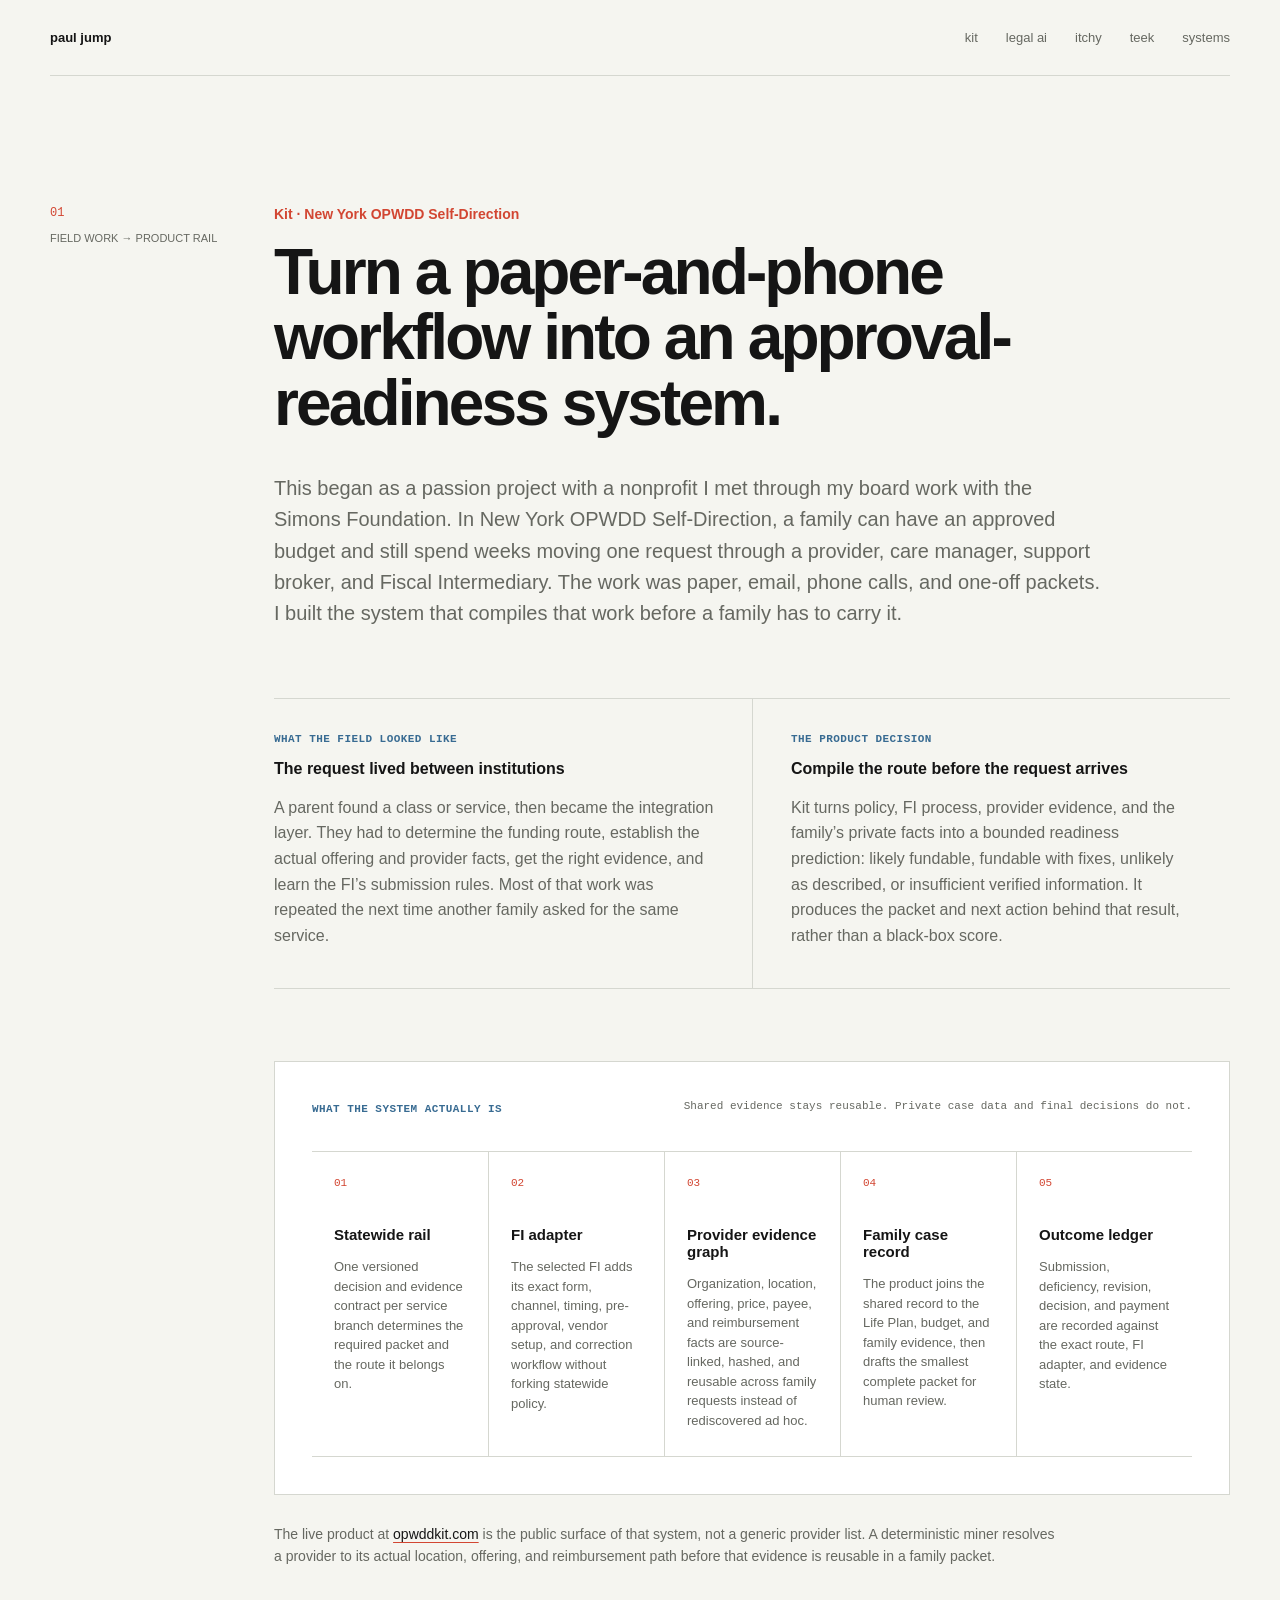
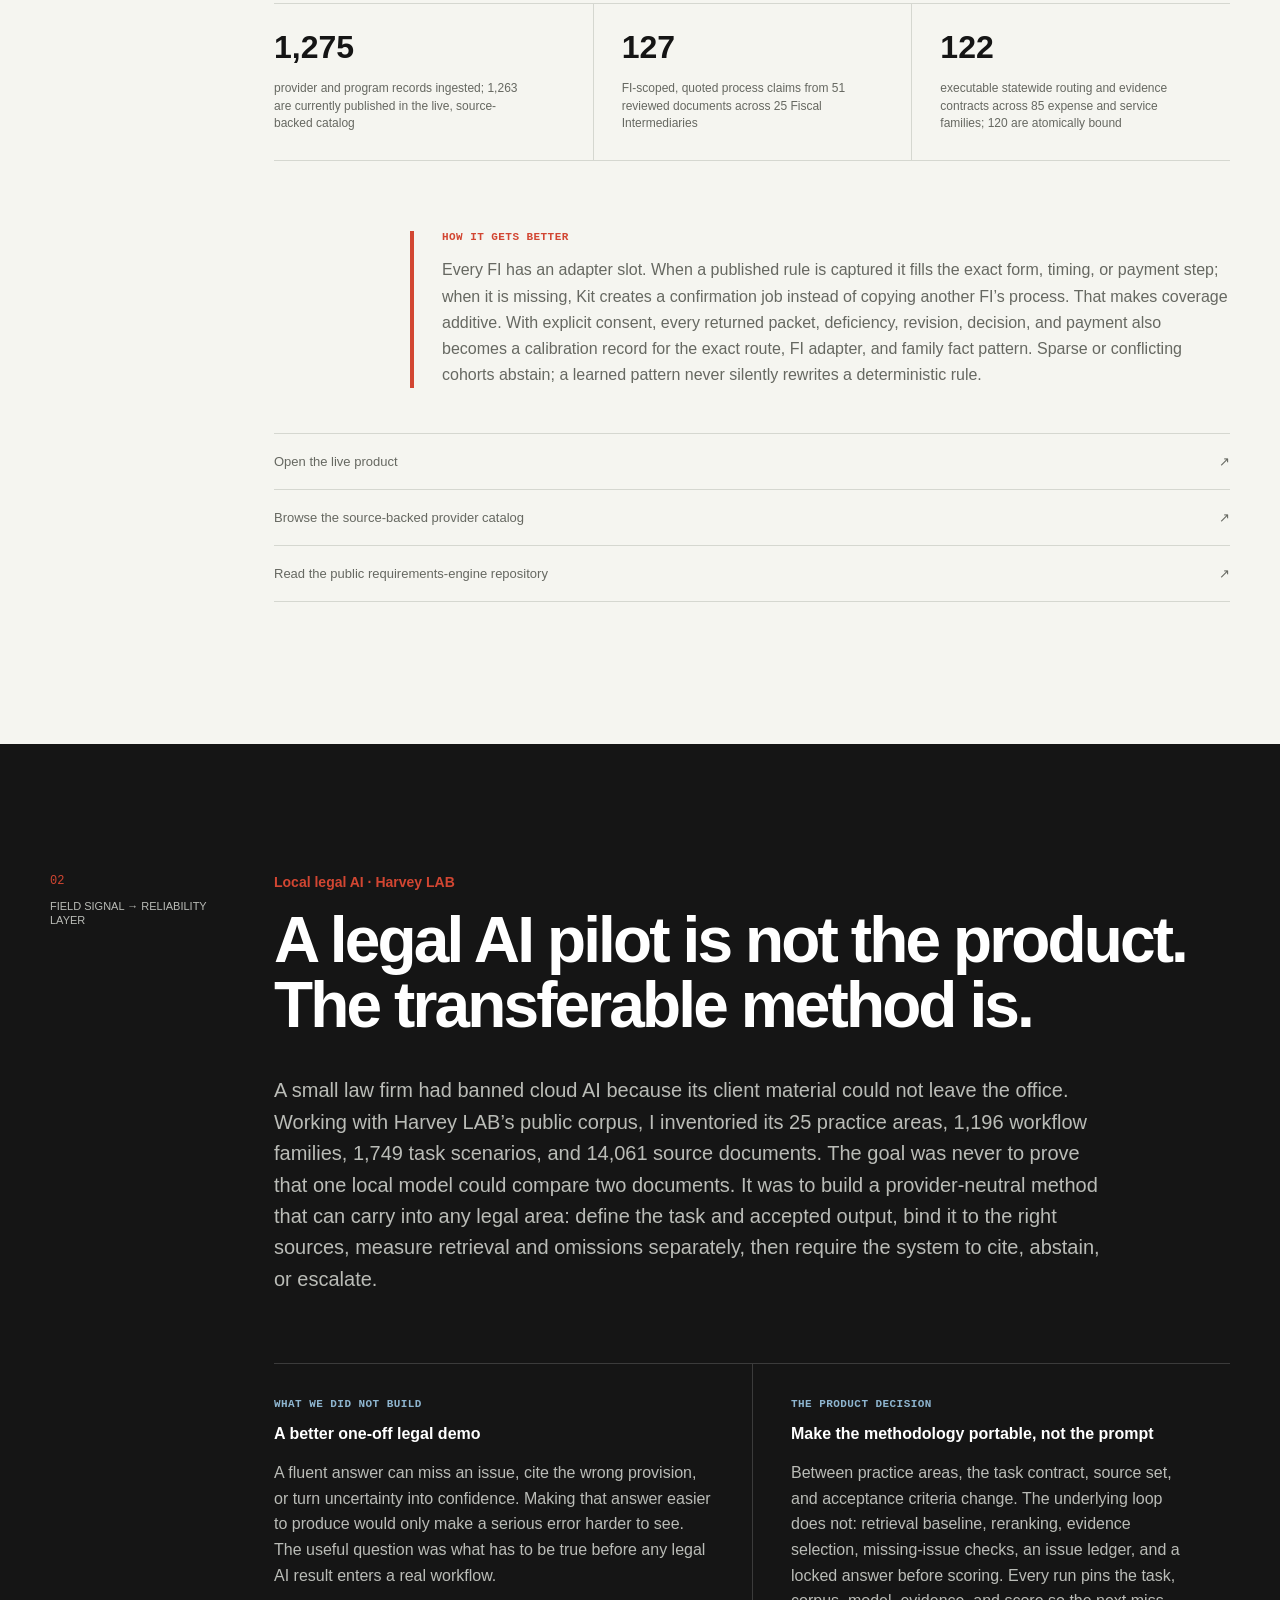
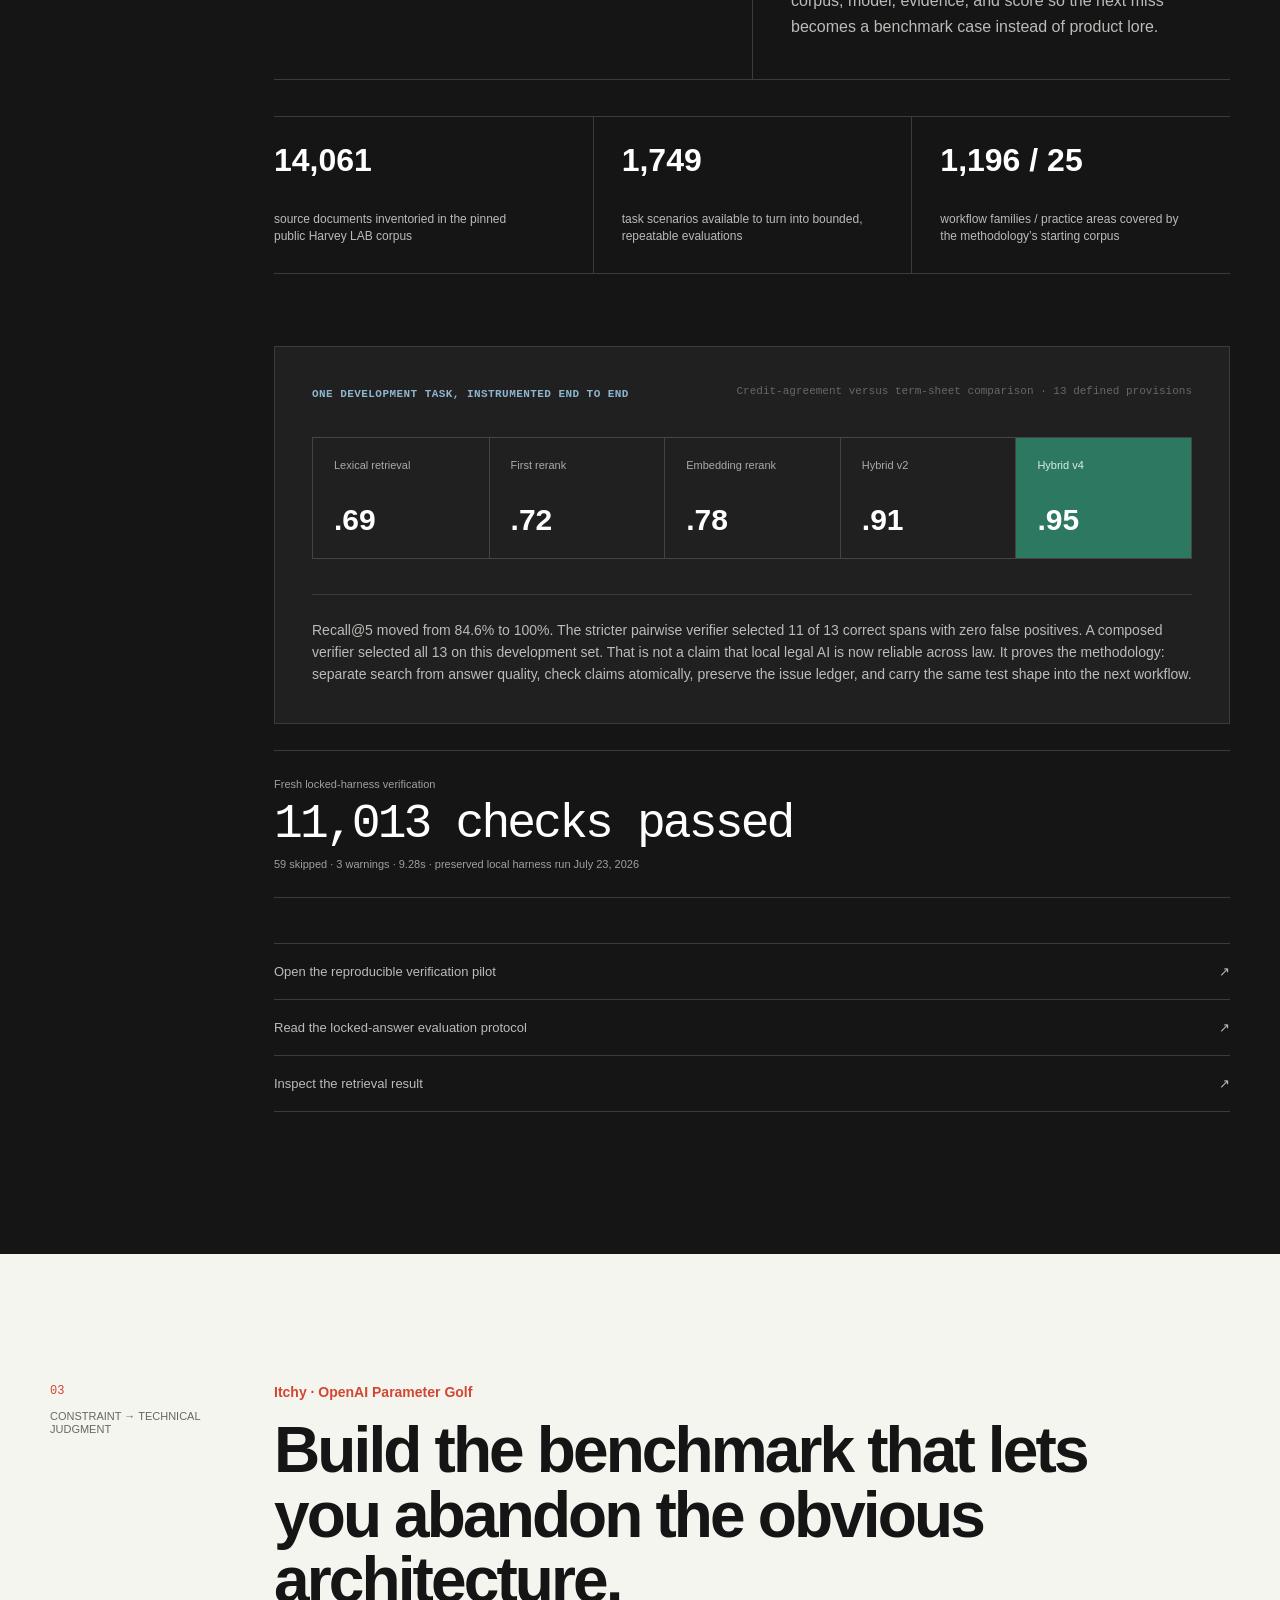
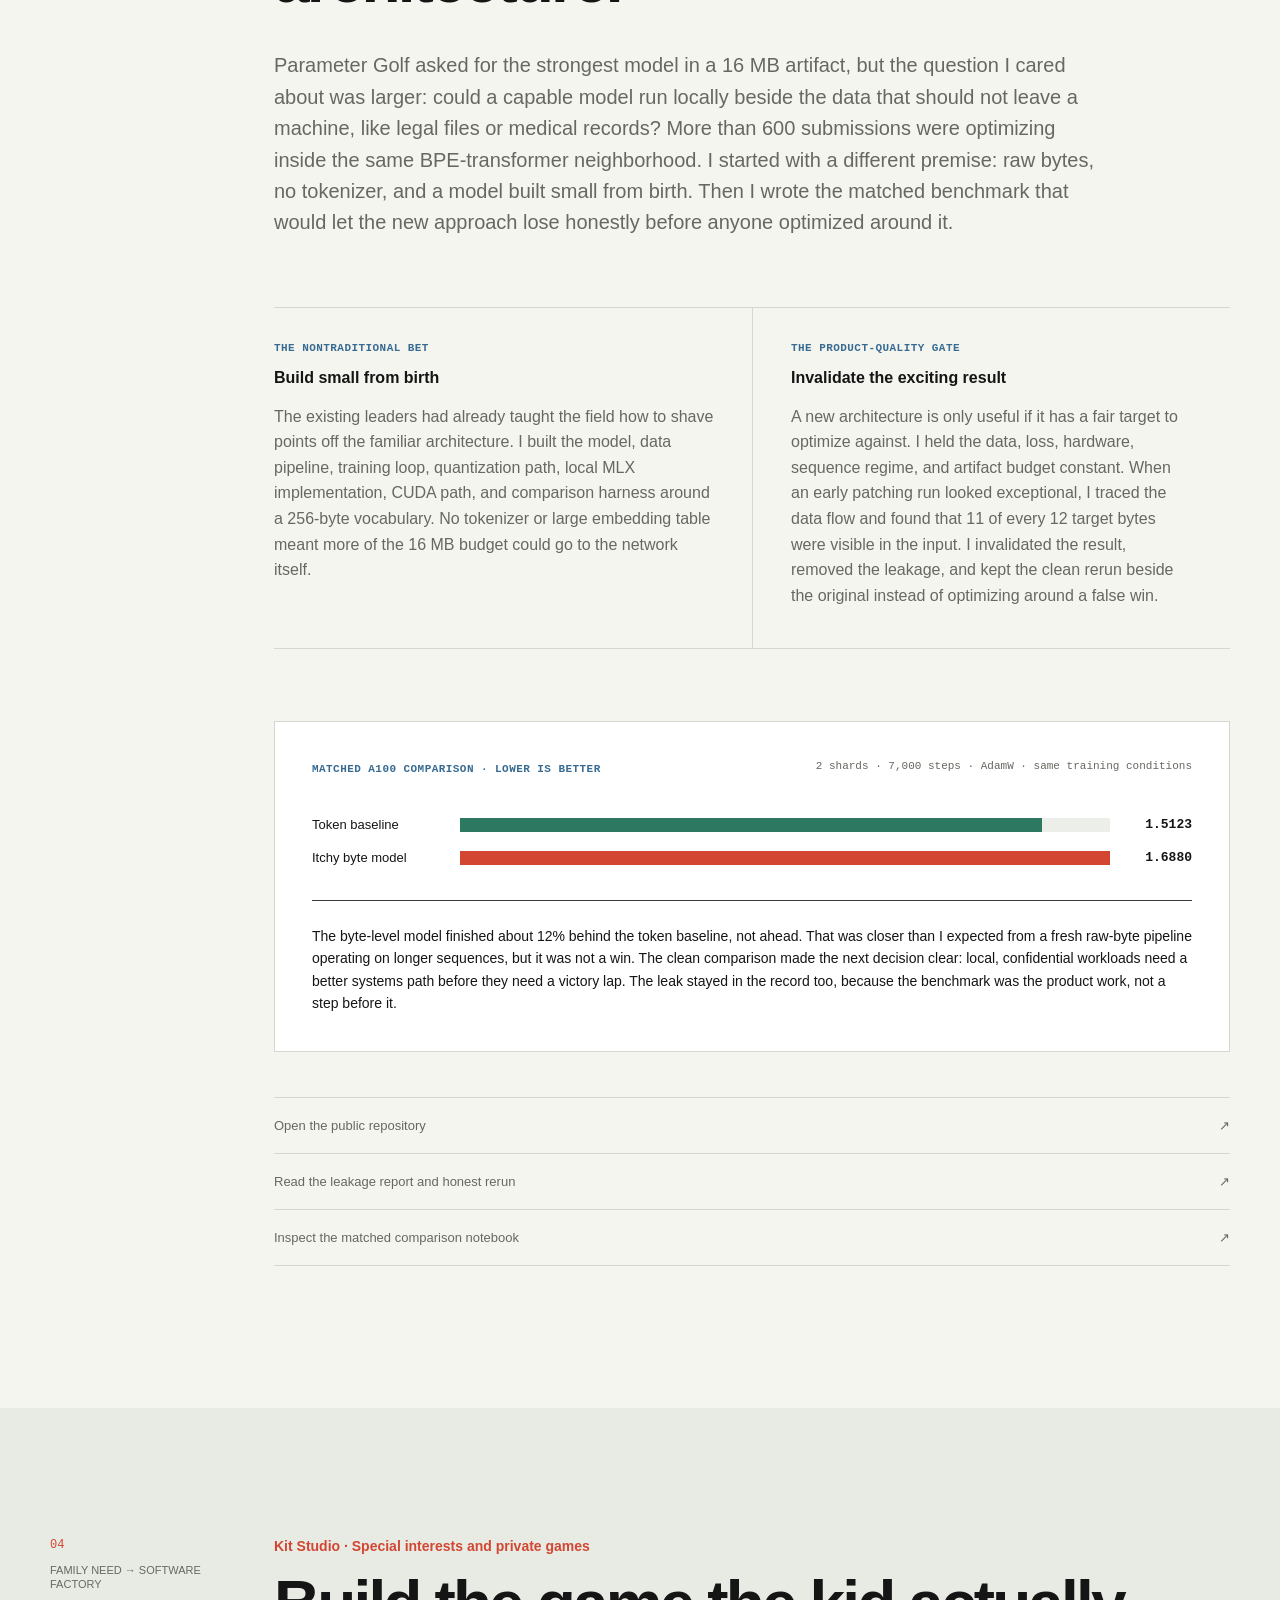
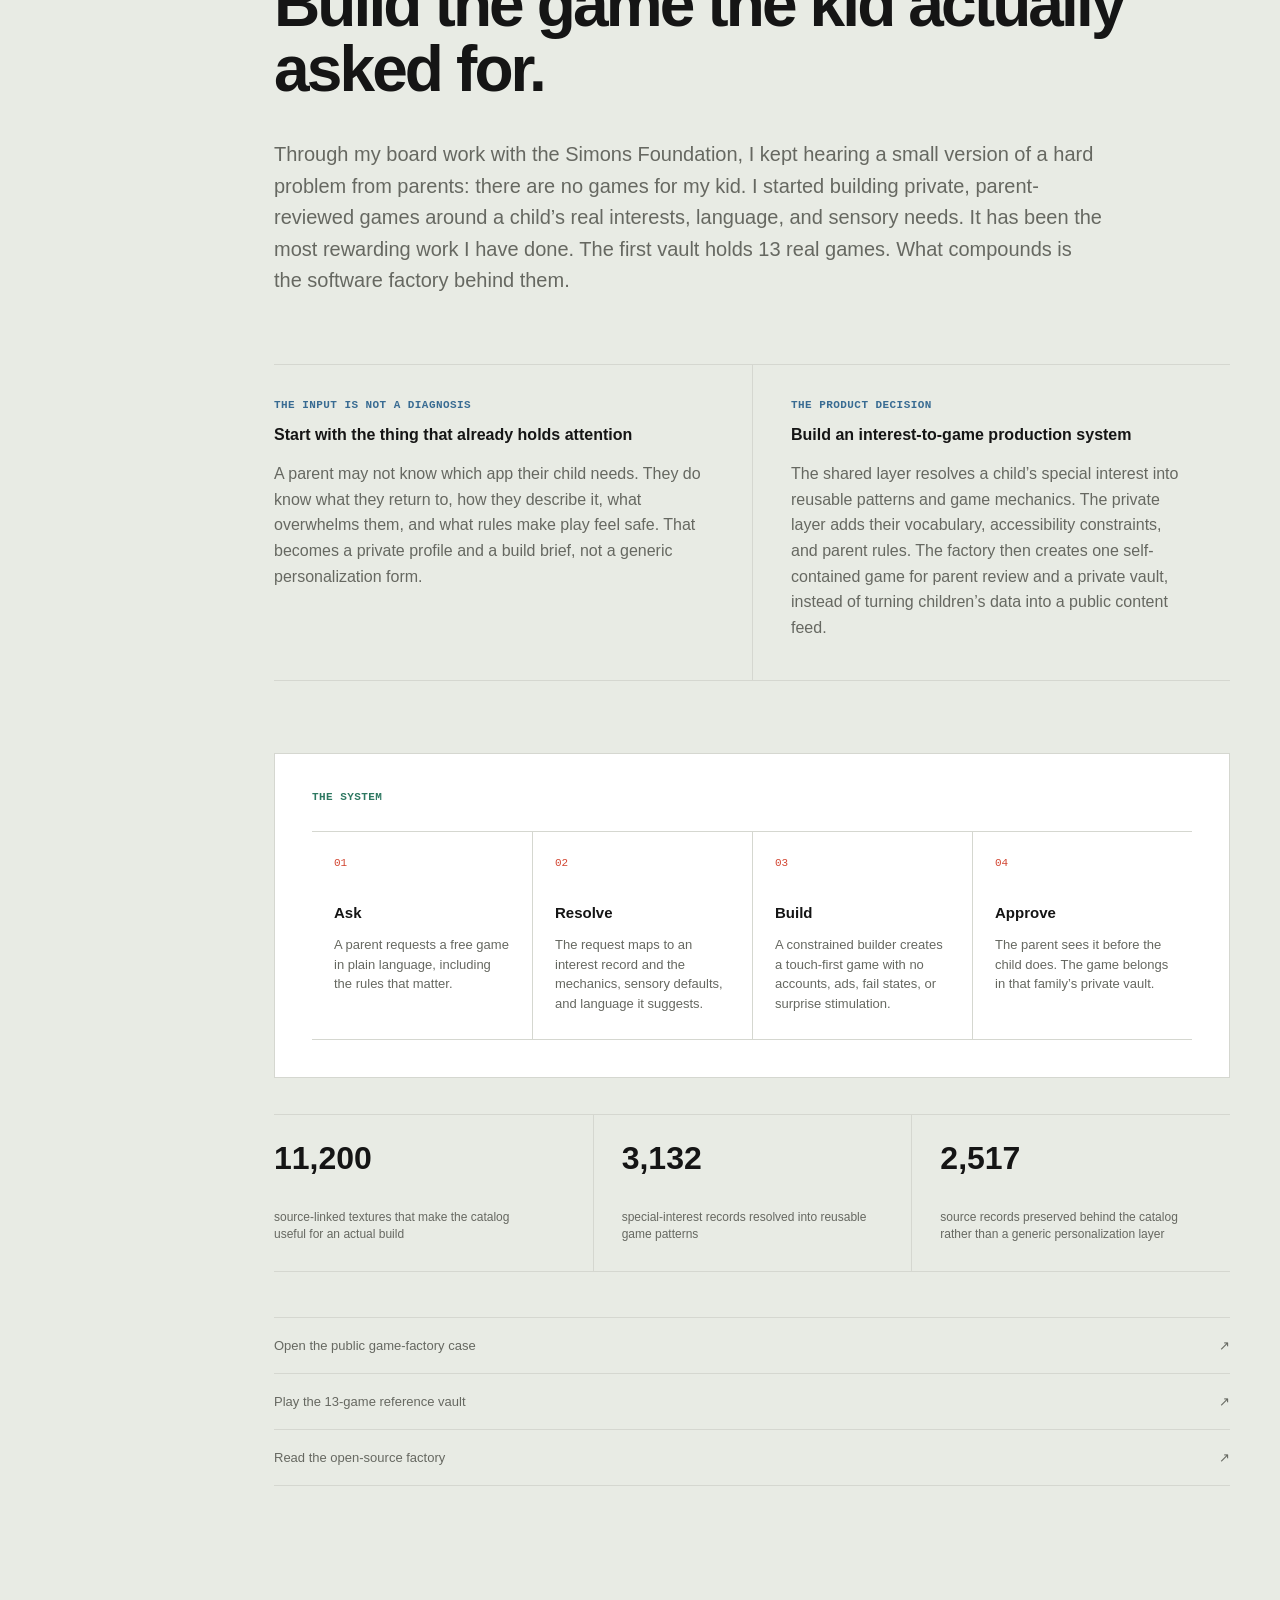
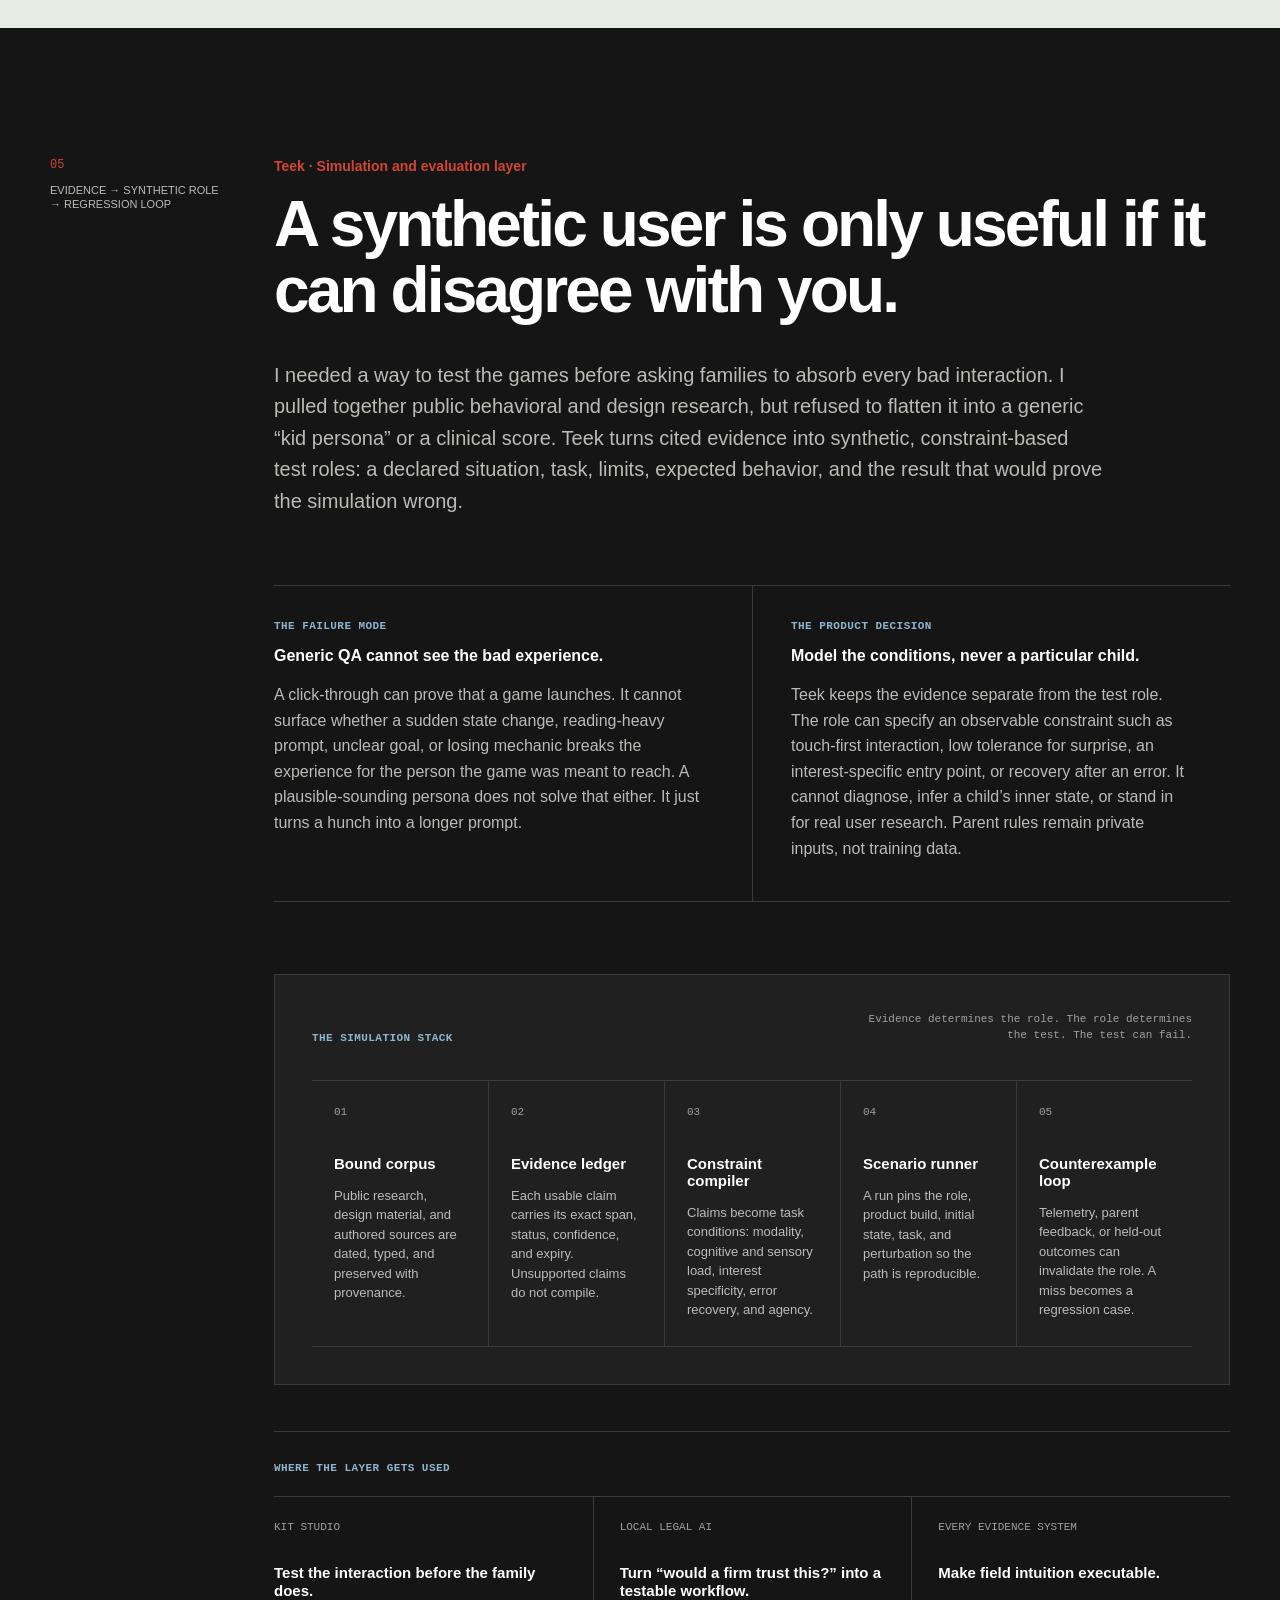
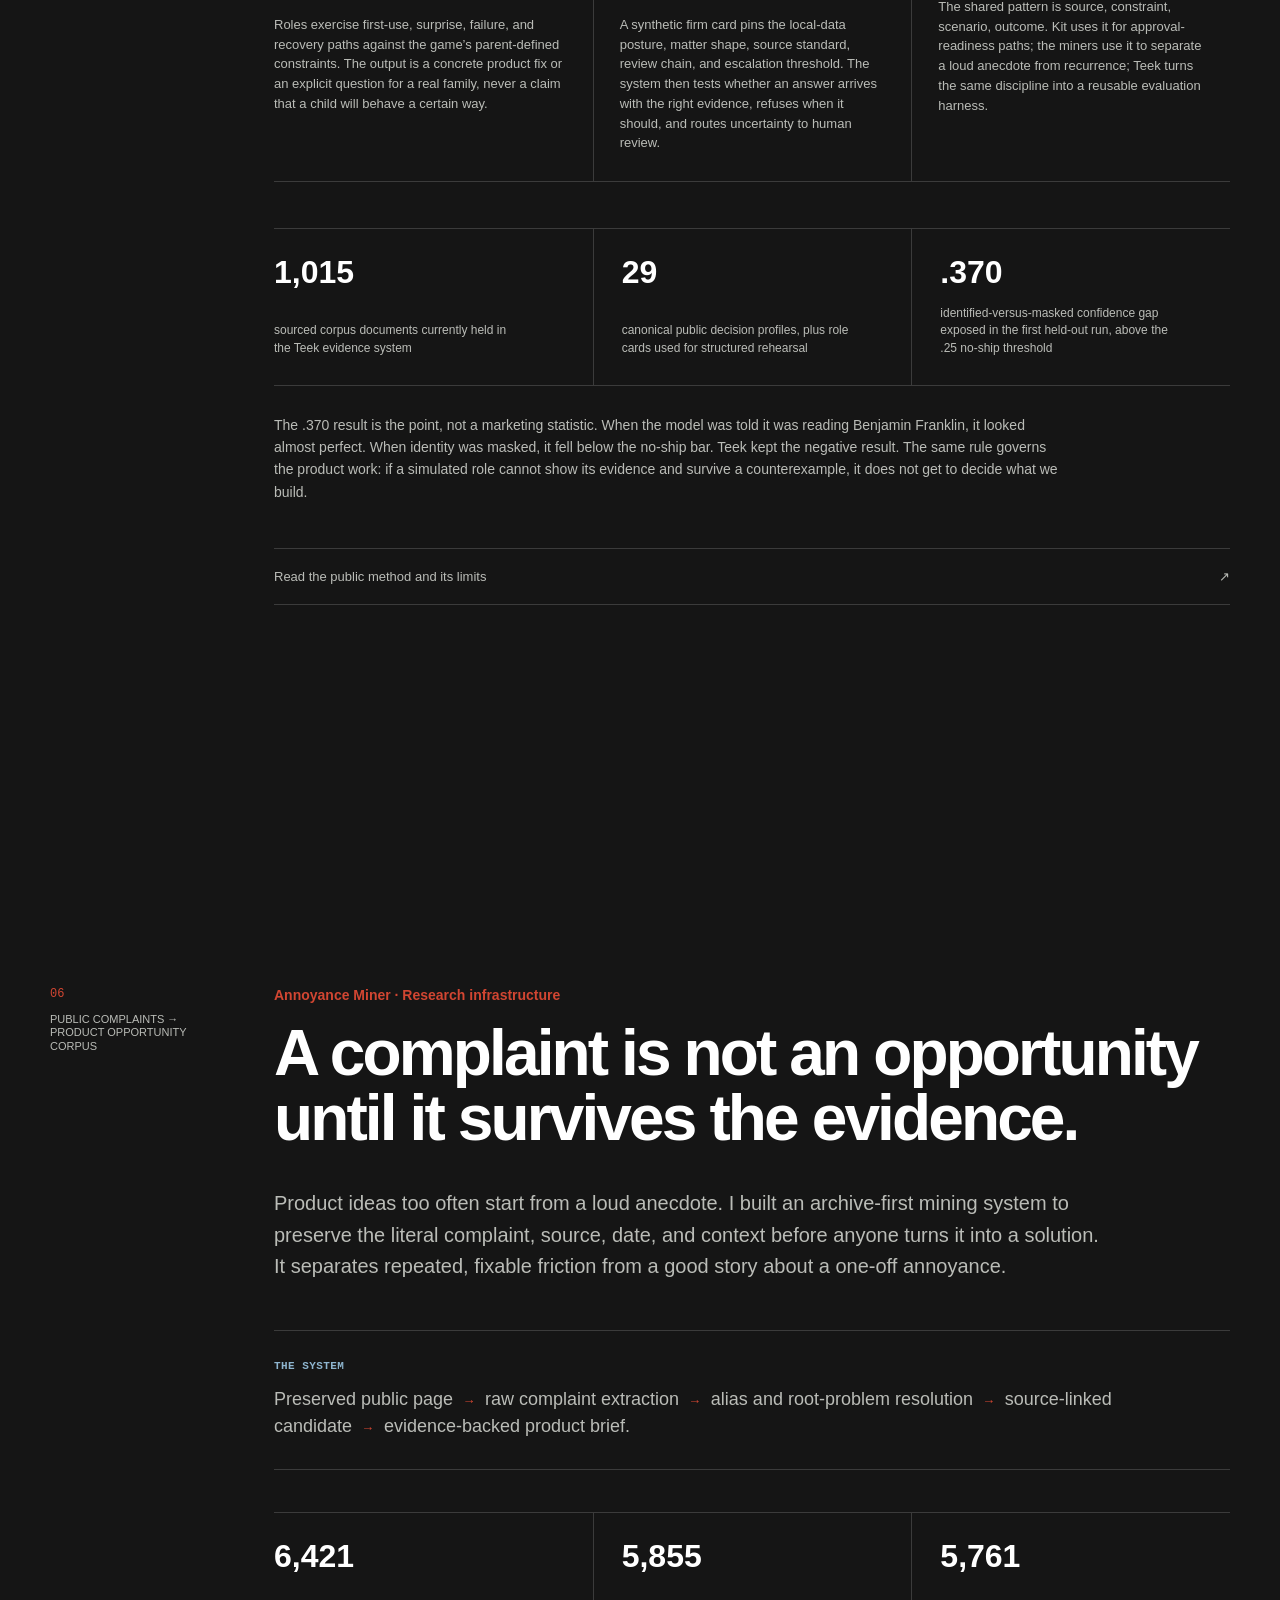
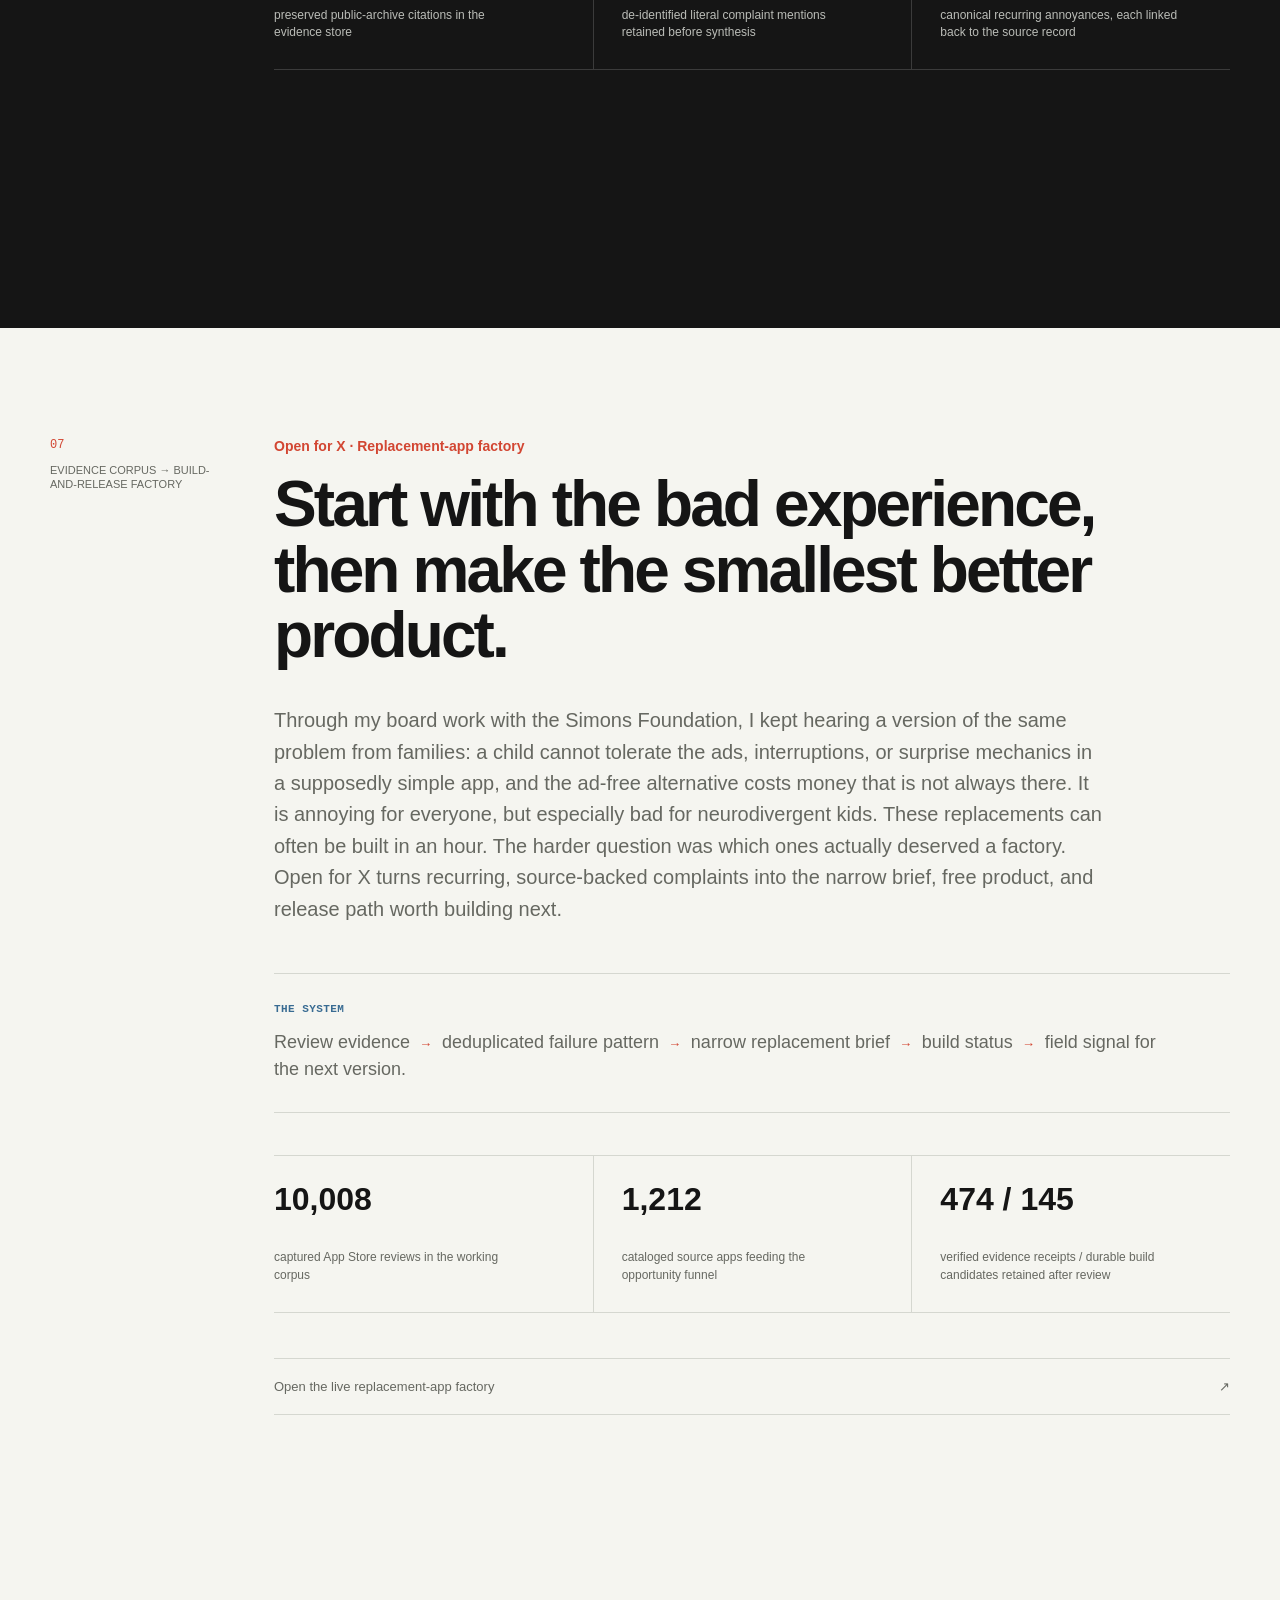
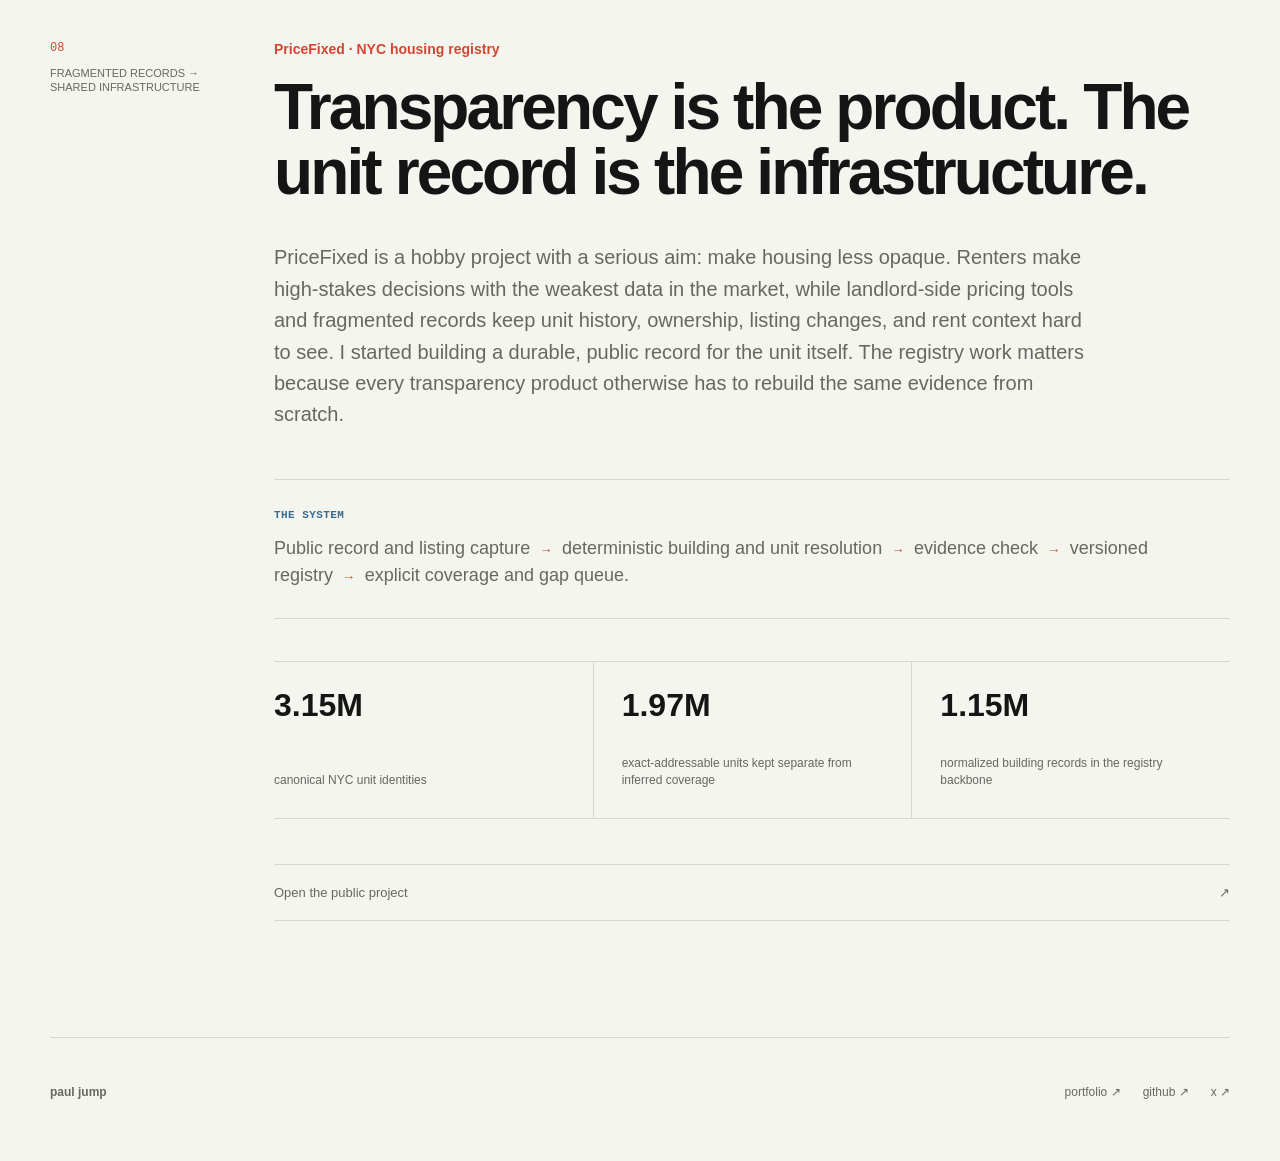
==== case/index.html @ ebbb3f6a "Add Pulse tracking to case site" ====
<!doctype html>
<html lang="en">
  <head>
    <meta charset="utf-8" />
    <meta name="viewport" content="width=device-width, initial-scale=1" />
    <title>Paul Jump | Selected product cases</title>
    <meta
      name="description"
      content="Eight product cases: approval readiness, legal AI verification, user simulation, a fair small-model benchmark, and evidence-backed product systems."
    />
    <meta property="og:title" content="Paul Jump | Selected product cases" />
    <meta
      property="og:description"
      content="Eight technical product cases built from live operational problems."
    />
    <meta property="og:type" content="website" />
    <meta property="og:url" content="https://pauljump.github.io/case/" />
    <meta property="og:image" content="https://pauljump.github.io/og.png" />
    <meta name="twitter:card" content="summary_large_image" />
    <meta name="twitter:title" content="Paul Jump | Selected product cases" />
    <meta
      name="twitter:description"
      content="Eight technical product cases built from live operational problems."
    />
    <link rel="stylesheet" href="./style.css" />
  </head>
  <body>
    <header class="masthead shell">
      <a class="wordmark" href="#top">paul jump</a>
      <nav aria-label="Case studies">
        <a href="#kit">kit</a>
        <a href="#legal">legal ai</a>
        <a href="#itchy">itchy</a>
        <a href="#teek">teek</a>
        <a href="#pricefixed">systems</a>
      </nav>
    </header>

    <main id="top">
      <section class="case-study shell" id="kit">
        <aside class="case-index">
          <span>01</span>
          <p>field work → product rail</p>
        </aside>
        <div class="case-body">
          <p class="project-name">Kit · New York OPWDD Self-Direction</p>
          <h1 class="visually-hidden">Selected product cases</h1>
          <h2>Turn a paper-and-phone workflow into an approval-readiness system.</h2>
          <p class="lede">
            This began as a passion project with a nonprofit I met through my
            board work with the Simons Foundation. In New York OPWDD
            Self-Direction, a family can have an approved budget and still spend
            weeks moving one request through a provider, care manager, support
            broker, and Fiscal Intermediary. The work was paper, email, phone
            calls, and one-off packets. I built the system that compiles that
            work before a family has to carry it.
          </p>

          <div class="decision-grid">
            <div>
              <p class="eyebrow">What the field looked like</p>
              <h3>The request lived between institutions</h3>
              <p>
                A parent found a class or service, then became the integration
                layer. They had to determine the funding route, establish the
                actual offering and provider facts, get the right evidence, and
                learn the FI’s submission rules. Most of that work was repeated
                the next time another family asked for the same service.
              </p>
            </div>
            <div>
              <p class="eyebrow">The product decision</p>
              <h3>Compile the route before the request arrives</h3>
              <p>
                Kit turns policy, FI process, provider evidence, and the
                family’s private facts into a bounded readiness prediction:
                likely fundable, fundable with fixes, unlikely as described, or
                insufficient verified information. It produces the packet and
                next action behind that result, rather than a black-box score.
              </p>
            </div>
          </div>

          <div class="flow-card">
            <div class="flow-heading">
              <p class="eyebrow">What the system actually is</p>
              <p>Shared evidence stays reusable. Private case data and final decisions do not.</p>
            </div>
            <div class="flow-grid">
              <div>
                <span>01</span>
                <strong>Statewide rail</strong>
                <p>
                  One versioned decision and evidence contract per service
                  branch determines the required packet and the route it belongs on.
                </p>
              </div>
              <div>
                <span>02</span>
                <strong>FI adapter</strong>
                <p>
                  The selected FI adds its exact form, channel, timing,
                  pre-approval, vendor setup, and correction workflow without
                  forking statewide policy.
                </p>
              </div>
              <div>
                <span>03</span>
                <strong>Provider evidence graph</strong>
                <p>
                  Organization, location, offering, price, payee, and
                  reimbursement facts are source-linked, hashed, and reusable
                  across family requests instead of rediscovered ad hoc.
                </p>
              </div>
              <div>
                <span>04</span>
                <strong>Family case record</strong>
                <p>
                  The product joins the shared record to the Life Plan, budget,
                  and family evidence, then drafts the smallest complete packet
                  for human review.
                </p>
              </div>
              <div>
                <span>05</span>
                <strong>Outcome ledger</strong>
                <p>
                  Submission, deficiency, revision, decision, and payment are
                  recorded against the exact route, FI adapter, and evidence state.
                </p>
              </div>
            </div>
          </div>

          <p class="implementation-note">
            The live product at <a href="https://opwddkit.com/" target="_blank" rel="noreferrer">opwddkit.com</a>
            is the public surface of that system, not a generic provider list.
            A deterministic miner resolves a provider to its actual location,
            offering, and reimbursement path before that evidence is reusable in
            a family packet.
          </p>

          <div class="proof-grid">
            <div>
              <strong>1,275</strong>
              <span>
                provider and program records ingested; 1,263 are currently
                published in the live, source-backed catalog
              </span>
            </div>
            <div>
              <strong>127</strong>
              <span>
                FI-scoped, quoted process claims from 51 reviewed documents
                across 25 Fiscal Intermediaries
              </span>
            </div>
            <div>
              <strong>122</strong>
              <span>
                executable statewide routing and evidence contracts across 85
                expense and service families; 120 are atomically bound
              </span>
            </div>
          </div>

          <div class="scope-note">
            <p class="eyebrow">How it gets better</p>
            <p>
              Every FI has an adapter slot. When a published rule is captured it
              fills the exact form, timing, or payment step; when it is missing,
              Kit creates a confirmation job instead of copying another FI’s
              process. That makes coverage additive. With explicit consent,
              every returned packet, deficiency, revision, decision, and payment
              also becomes a calibration record for the exact route, FI adapter,
              and family fact pattern. Sparse or conflicting cohorts abstain; a
              learned pattern never silently rewrites a deterministic rule.
            </p>
          </div>

          <div class="artifact-links">
            <a href="https://opwddkit.com/" target="_blank" rel="noreferrer">
              <span>Open the live product</span><span aria-hidden="true">↗</span>
            </a>
            <a href="https://opwddkit.com/providers" target="_blank" rel="noreferrer">
              <span>Browse the source-backed provider catalog</span><span aria-hidden="true">↗</span>
            </a>
            <a href="https://github.com/pauljump/opwdd-requirements-engine" target="_blank" rel="noreferrer">
              <span>Read the public requirements-engine repository</span><span aria-hidden="true">↗</span>
            </a>
          </div>
        </div>
      </section>

      <section class="case-study dark" id="legal">
        <div class="shell case-layout">
          <aside class="case-index">
            <span>02</span>
            <p>field signal → reliability layer</p>
          </aside>
          <div class="case-body">
            <p class="project-name">Local legal AI · Harvey LAB</p>
            <h2>A legal AI pilot is not the product. The transferable method is.</h2>
            <p class="lede">
              A small law firm had banned cloud AI because its client material
              could not leave the office. Working with Harvey LAB’s public
              corpus, I inventoried its 25 practice areas, 1,196 workflow
              families, 1,749 task scenarios, and 14,061 source documents. The
              goal was never
              to prove that one local model could compare two documents. It was
              to build a provider-neutral method that can carry into any legal
              area: define the task and accepted output, bind it to the right
              sources, measure retrieval and omissions separately, then require
              the system to cite, abstain, or escalate.
            </p>

            <div class="decision-grid">
              <div>
                <p class="eyebrow">What we did not build</p>
                <h3>A better one-off legal demo</h3>
                <p>
                  A fluent answer can miss an issue, cite the wrong provision,
                  or turn uncertainty into confidence. Making that answer easier
                  to produce would only make a serious error harder to see. The
                  useful question was what has to be true before any legal AI
                  result enters a real workflow.
                </p>
              </div>
              <div>
                <p class="eyebrow">The product decision</p>
                <h3>Make the methodology portable, not the prompt</h3>
                <p>
                  Between practice areas, the task contract, source set, and
                  acceptance criteria change. The underlying loop does not:
                  retrieval baseline, reranking, evidence selection,
                  missing-issue checks, an issue ledger, and a locked answer
                  before scoring. Every run pins the task, corpus, model,
                  evidence, and score so the next miss becomes a benchmark case
                  instead of product lore.
                </p>
              </div>
            </div>

            <div class="proof-grid legal-corpus-proof">
              <div><strong>14,061</strong><span>source documents inventoried in the pinned public Harvey LAB corpus</span></div>
              <div><strong>1,749</strong><span>task scenarios available to turn into bounded, repeatable evaluations</span></div>
              <div><strong>1,196 / 25</strong><span>workflow families / practice areas covered by the methodology’s starting corpus</span></div>
            </div>

            <div class="metric-steps">
              <div class="metric-heading">
                <p class="eyebrow">One development task, instrumented end to end</p>
                <p>Credit-agreement versus term-sheet comparison · 13 defined provisions</p>
              </div>
              <div class="steps">
                <div><span>Lexical retrieval</span><strong>.69</strong></div>
                <div><span>First rerank</span><strong>.72</strong></div>
                <div><span>Embedding rerank</span><strong>.78</strong></div>
                <div><span>Hybrid v2</span><strong>.91</strong></div>
                <div class="best"><span>Hybrid v4</span><strong>.95</strong></div>
              </div>
              <p class="result-note">
                Recall@5 moved from 84.6% to 100%. The stricter pairwise verifier
                selected 11 of 13 correct spans with zero false positives. A
                composed verifier selected all 13 on this development set. That
                is not a claim that local legal AI is now reliable across law.
                It proves the methodology: separate search from answer quality,
                check claims atomically, preserve the issue ledger, and carry
                the same test shape into the next workflow.
              </p>
            </div>

            <div class="case-receipt">
              <span>Fresh locked-harness verification</span>
              <strong>11,013 checks passed</strong>
              <span>59 skipped · 3 warnings · 9.28s · preserved local harness run July 23, 2026</span>
            </div>

            <div class="artifact-links">
              <a href="https://github.com/pauljump/legal-ai-verification-pilot" target="_blank" rel="noreferrer">
                <span>Open the reproducible verification pilot</span><span aria-hidden="true">↗</span>
              </a>
              <a href="https://github.com/pauljump/legal-ai-verification-pilot/blob/main/artifacts/harvey-task-methodology-v1.json" target="_blank" rel="noreferrer">
                <span>Read the locked-answer evaluation protocol</span><span aria-hidden="true">↗</span>
              </a>
              <a href="https://github.com/pauljump/legal-ai-verification-pilot/blob/main/artifacts/retrieval-hybrid-v4.json" target="_blank" rel="noreferrer">
                <span>Inspect the retrieval result</span><span aria-hidden="true">↗</span>
              </a>
            </div>
          </div>
        </div>
      </section>

      <section class="case-study shell" id="itchy">
        <aside class="case-index">
          <span>03</span>
          <p>constraint → technical judgment</p>
        </aside>
        <div class="case-body">
          <p class="project-name">Itchy · OpenAI Parameter Golf</p>
          <h2>Build the benchmark that lets you abandon the obvious architecture.</h2>
          <p class="lede">
            Parameter Golf asked for the strongest model in a 16 MB artifact,
            but the question I cared about was larger: could a capable model run
            locally beside the data that should not leave a machine, like legal
            files or medical records? More than 600 submissions were optimizing
            inside the same BPE-transformer neighborhood. I started with a
            different premise: raw bytes, no tokenizer, and a model built small
            from birth. Then I wrote the matched benchmark that would let the
            new approach lose honestly before anyone optimized around it.
          </p>

          <div class="decision-grid">
            <div>
              <p class="eyebrow">The nontraditional bet</p>
              <h3>Build small from birth</h3>
              <p>
                The existing leaders had already taught the field how to shave
                points off the familiar architecture. I built the model, data
                pipeline, training loop, quantization path, local MLX
                implementation, CUDA path, and comparison harness around a
                256-byte vocabulary. No tokenizer or large embedding table meant
                more of the 16 MB budget could go to the network itself.
              </p>
            </div>
            <div>
              <p class="eyebrow">The product-quality gate</p>
              <h3>Invalidate the exciting result</h3>
              <p>
                A new architecture is only useful if it has a fair target to
                optimize against. I held the data, loss, hardware, sequence
                regime, and artifact budget constant. When an early patching run
                looked exceptional, I traced the data flow and found that 11 of
                every 12 target bytes were visible in the input. I invalidated
                the result, removed the leakage, and kept the clean rerun beside
                the original instead of optimizing around a false win.
              </p>
            </div>
          </div>

          <div class="result-card">
            <div class="metric-heading">
              <p class="eyebrow">Matched A100 comparison · lower is better</p>
              <p>2 shards · 7,000 steps · AdamW · same training conditions</p>
            </div>
            <div class="comparison">
              <div class="comparison-row">
                <span>Token baseline</span>
                <div class="bar-track"><div class="bar token" style="width:89.6%"></div></div>
                <strong>1.5123</strong>
              </div>
              <div class="comparison-row">
                <span>Itchy byte model</span>
                <div class="bar-track"><div class="bar byte" style="width:100%"></div></div>
                <strong>1.6880</strong>
              </div>
            </div>
            <p class="result-note">
              The byte-level model finished about 12% behind the token baseline,
              not ahead. That was closer than I expected from a fresh raw-byte
              pipeline operating on longer sequences, but it was not a win. The
              clean comparison made the next decision clear: local, confidential
              workloads need a better systems path before they need a victory
              lap. The leak stayed in the record too, because the benchmark was
              the product work, not a step before it.
            </p>
          </div>

          <div class="artifact-links">
            <a href="https://github.com/pauljump/itchy" target="_blank" rel="noreferrer">
              <span>Open the public repository</span><span aria-hidden="true">↗</span>
            </a>
            <a href="https://github.com/pauljump/itchy/blob/main/docs/session-2026-03-25.md" target="_blank" rel="noreferrer">
              <span>Read the leakage report and honest rerun</span><span aria-hidden="true">↗</span>
            </a>
            <a href="https://github.com/pauljump/itchy/blob/main/itchy_apples_colab.ipynb" target="_blank" rel="noreferrer">
              <span>Inspect the matched comparison notebook</span><span aria-hidden="true">↗</span>
            </a>
          </div>
        </div>
      </section>

      <section class="case-study studio-case" id="studio">
        <div class="shell case-layout">
          <aside class="case-index">
            <span>04</span>
            <p>family need → software factory</p>
          </aside>
          <div class="case-body">
            <p class="project-name">Kit Studio · Special interests and private games</p>
            <h2>Build the game the kid actually asked for.</h2>
            <p class="lede">
              Through my board work with the Simons Foundation, I kept hearing a
              small version of a hard problem from parents: there are no games for
              my kid. I started building private, parent-reviewed games around a
              child’s real interests, language, and sensory needs. It has been the
              most rewarding work I have done. The first vault holds 13 real
              games. What compounds is the software factory behind them.
            </p>

            <div class="decision-grid">
              <div>
                <p class="eyebrow">The input is not a diagnosis</p>
                <h3>Start with the thing that already holds attention</h3>
                <p>
                  A parent may not know which app their child needs. They do know
                  what they return to, how they describe it, what overwhelms them,
                  and what rules make play feel safe. That becomes a private
                  profile and a build brief, not a generic personalization form.
                </p>
              </div>
              <div>
                <p class="eyebrow">The product decision</p>
                <h3>Build an interest-to-game production system</h3>
                <p>
                  The shared layer resolves a child’s special interest into
                  reusable patterns and game mechanics. The private layer adds
                  their vocabulary, accessibility constraints, and parent rules.
                  The factory then creates one self-contained game for parent
                  review and a private vault, instead of turning children’s data
                  into a public content feed.
                </p>
              </div>
            </div>

            <div class="studio-flow">
              <p class="eyebrow">The system</p>
              <div class="studio-flow-grid">
                <div><span>01</span><strong>Ask</strong><p>A parent requests a free game in plain language, including the rules that matter.</p></div>
                <div><span>02</span><strong>Resolve</strong><p>The request maps to an interest record and the mechanics, sensory defaults, and language it suggests.</p></div>
                <div><span>03</span><strong>Build</strong><p>A constrained builder creates a touch-first game with no accounts, ads, fail states, or surprise stimulation.</p></div>
                <div><span>04</span><strong>Approve</strong><p>The parent sees it before the child does. The game belongs in that family’s private vault.</p></div>
              </div>
            </div>

            <div class="proof-grid studio-proof">
              <div>
                <strong>11,200</strong>
                <span>source-linked textures that make the catalog useful for an actual build</span>
              </div>
              <div>
                <strong>3,132</strong>
                <span>special-interest records resolved into reusable game patterns</span>
              </div>
              <div>
                <strong>2,517</strong>
                <span>source records preserved behind the catalog rather than a generic personalization layer</span>
              </div>
            </div>

            <div class="artifact-links">
              <a href="https://pauljump.github.io/build-a-game/" target="_blank" rel="noreferrer">
                <span>Open the public game-factory case</span><span aria-hidden="true">↗</span>
              </a>
              <a href="https://pauljump.github.io/build-a-game/play/" target="_blank" rel="noreferrer">
                <span>Play the 13-game reference vault</span><span aria-hidden="true">↗</span>
              </a>
              <a href="https://github.com/pauljump/build-a-game" target="_blank" rel="noreferrer">
                <span>Read the open-source factory</span><span aria-hidden="true">↗</span>
              </a>
            </div>
          </div>
        </div>
      </section>

      <section class="case-study dark" id="teek">
        <div class="shell case-layout">
          <aside class="case-index">
            <span>05</span>
            <p>evidence → synthetic role → regression loop</p>
          </aside>
          <div class="case-body">
            <p class="project-name">Teek · Simulation and evaluation layer</p>
            <h2>A synthetic user is only useful if it can disagree with you.</h2>
            <p class="lede">
              I needed a way to test the games before asking families to absorb
              every bad interaction. I pulled together public behavioral and
              design research, but refused to flatten it into a generic “kid
              persona” or a clinical score. Teek turns cited evidence into
              synthetic, constraint-based test roles: a declared situation,
              task, limits, expected behavior, and the result that would prove
              the simulation wrong.
            </p>

            <div class="decision-grid">
              <div>
                <p class="eyebrow">The failure mode</p>
                <h3>Generic QA cannot see the bad experience.</h3>
                <p>
                  A click-through can prove that a game launches. It cannot
                  surface whether a sudden state change, reading-heavy prompt,
                  unclear goal, or losing mechanic breaks the experience for
                  the person the game was meant to reach. A plausible-sounding
                  persona does not solve that either. It just turns a hunch into
                  a longer prompt.
                </p>
              </div>
              <div>
                <p class="eyebrow">The product decision</p>
                <h3>Model the conditions, never a particular child.</h3>
                <p>
                  Teek keeps the evidence separate from the test role. The role
                  can specify an observable constraint such as touch-first
                  interaction, low tolerance for surprise, an interest-specific
                  entry point, or recovery after an error. It cannot diagnose,
                  infer a child’s inner state, or stand in for real user
                  research. Parent rules remain private inputs, not training
                  data.
                </p>
              </div>
            </div>

            <div class="teek-stack">
              <div class="teek-stack-heading">
                <p class="eyebrow">The simulation stack</p>
                <p>Evidence determines the role. The role determines the test. The test can fail.</p>
              </div>
              <div class="teek-stack-grid">
                <div>
                  <span>01</span>
                  <strong>Bound corpus</strong>
                  <p>Public research, design material, and authored sources are dated, typed, and preserved with provenance.</p>
                </div>
                <div>
                  <span>02</span>
                  <strong>Evidence ledger</strong>
                  <p>Each usable claim carries its exact span, status, confidence, and expiry. Unsupported claims do not compile.</p>
                </div>
                <div>
                  <span>03</span>
                  <strong>Constraint compiler</strong>
                  <p>Claims become task conditions: modality, cognitive and sensory load, interest specificity, error recovery, and agency.</p>
                </div>
                <div>
                  <span>04</span>
                  <strong>Scenario runner</strong>
                  <p>A run pins the role, product build, initial state, task, and perturbation so the path is reproducible.</p>
                </div>
                <div>
                  <span>05</span>
                  <strong>Counterexample loop</strong>
                  <p>Telemetry, parent feedback, or held-out outcomes can invalidate the role. A miss becomes a regression case.</p>
                </div>
              </div>
            </div>

            <div class="teek-use">
              <p class="eyebrow">Where the layer gets used</p>
              <div class="teek-use-grid">
                <div>
                  <span>Kit Studio</span>
                  <strong>Test the interaction before the family does.</strong>
                  <p>Roles exercise first-use, surprise, failure, and recovery paths against the game’s parent-defined constraints. The output is a concrete product fix or an explicit question for a real family, never a claim that a child will behave a certain way.</p>
                </div>
                <div>
                  <span>Local legal AI</span>
                  <strong>Turn “would a firm trust this?” into a testable workflow.</strong>
                  <p>A synthetic firm card pins the local-data posture, matter shape, source standard, review chain, and escalation threshold. The system then tests whether an answer arrives with the right evidence, refuses when it should, and routes uncertainty to human review.</p>
                </div>
                <div>
                  <span>Every evidence system</span>
                  <strong>Make field intuition executable.</strong>
                  <p>The shared pattern is source, constraint, scenario, outcome. Kit uses it for approval-readiness paths; the miners use it to separate a loud anecdote from recurrence; Teek turns the same discipline into a reusable evaluation harness.</p>
                </div>
              </div>
            </div>

            <div class="proof-grid teek-proof">
              <div><strong>1,015</strong><span>sourced corpus documents currently held in the Teek evidence system</span></div>
              <div><strong>29</strong><span>canonical public decision profiles, plus role cards used for structured rehearsal</span></div>
              <div><strong>.370</strong><span>identified-versus-masked confidence gap exposed in the first held-out run, above the .25 no-ship threshold</span></div>
            </div>

            <p class="implementation-note teek-note">
              The .370 result is the point, not a marketing statistic. When the
              model was told it was reading Benjamin Franklin, it looked almost
              perfect. When identity was masked, it fell below the no-ship bar.
              Teek kept the negative result. The same rule governs the product
              work: if a simulated role cannot show its evidence and survive a
              counterexample, it does not get to decide what we build.
            </p>

            <div class="artifact-links">
              <a href="https://github.com/pauljump/teek/blob/main/docs/how-to-build-a-mind-model.md" target="_blank" rel="noreferrer">
                <span>Read the public method and its limits</span><span aria-hidden="true">↗</span>
              </a>
            </div>
          </div>
        </div>
      </section>

      <section class="case-study dark work-item" id="annoyance">
        <div class="shell case-layout">
          <aside class="case-index">
            <span>06</span>
            <p>public complaints → product opportunity corpus</p>
          </aside>
          <div class="case-body">
            <p class="project-name">Annoyance Miner · Research infrastructure</p>
            <h2>A complaint is not an opportunity until it survives the evidence.</h2>
            <p class="lede">
              Product ideas too often start from a loud anecdote. I built an
              archive-first mining system to preserve the literal complaint,
              source, date, and context before anyone turns it into a solution.
              It separates repeated, fixable friction from a good story about a
              one-off annoyance.
            </p>
            <div class="work-rail">
              <p class="eyebrow">The system</p>
              <p>Preserved public page <span>→</span> raw complaint extraction <span>→</span> alias and root-problem resolution <span>→</span> source-linked candidate <span>→</span> evidence-backed product brief.</p>
            </div>
            <div class="proof-grid">
              <div><strong>6,421</strong><span>preserved public-archive citations in the evidence store</span></div>
              <div><strong>5,855</strong><span>de-identified literal complaint mentions retained before synthesis</span></div>
              <div><strong>5,761</strong><span>canonical recurring annoyances, each linked back to the source record</span></div>
            </div>
          </div>
        </div>
      </section>

      <section class="case-study shell work-item" id="openforx">
        <aside class="case-index">
          <span>07</span>
          <p>evidence corpus → build-and-release factory</p>
        </aside>
        <div class="case-body">
          <p class="project-name">Open for X · Replacement-app factory</p>
          <h2>Start with the bad experience, then make the smallest better product.</h2>
          <p class="lede">
            Through my board work with the Simons Foundation, I kept hearing a
            version of the same problem from families: a child cannot tolerate
            the ads, interruptions, or surprise mechanics in a supposedly simple
            app, and the ad-free alternative costs money that is not always there.
            It is annoying for everyone, but especially bad for neurodivergent
            kids. These replacements can often be built in an hour. The harder
            question was which ones actually deserved a factory. Open for X turns
            recurring, source-backed complaints into the narrow brief, free
            product, and release path worth building next.
          </p>
          <div class="work-rail">
            <p class="eyebrow">The system</p>
            <p>Review evidence <span>→</span> deduplicated failure pattern <span>→</span> narrow replacement brief <span>→</span> build status <span>→</span> field signal for the next version.</p>
          </div>
          <div class="proof-grid">
            <div><strong>10,008</strong><span>captured App Store reviews in the working corpus</span></div>
            <div><strong>1,212</strong><span>cataloged source apps feeding the opportunity funnel</span></div>
            <div><strong>474 / 145</strong><span>verified evidence receipts / durable build candidates retained after review</span></div>
          </div>
          <div class="artifact-links">
            <a href="https://openforx.polyfeeds.dev" target="_blank" rel="noreferrer">
              <span>Open the live replacement-app factory</span><span aria-hidden="true">↗</span>
            </a>
          </div>
        </div>
      </section>

      <section class="case-study shell work-item" id="pricefixed">
        <aside class="case-index">
          <span>08</span>
          <p>fragmented records → shared infrastructure</p>
        </aside>
        <div class="case-body">
          <p class="project-name">PriceFixed · NYC housing registry</p>
          <h2>Transparency is the product. The unit record is the infrastructure.</h2>
          <p class="lede">
            PriceFixed is a hobby project with a serious aim: make housing less
            opaque. Renters make high-stakes decisions with the weakest data in
            the market, while landlord-side pricing tools and fragmented records
            keep unit history, ownership, listing changes, and rent context hard
            to see. I started building a durable, public record for the unit
            itself. The registry work matters because every transparency product
            otherwise has to rebuild the same evidence from scratch.
          </p>
          <div class="work-rail">
            <p class="eyebrow">The system</p>
            <p>Public record and listing capture <span>→</span> deterministic building and unit resolution <span>→</span> evidence check <span>→</span> versioned registry <span>→</span> explicit coverage and gap queue.</p>
          </div>
          <div class="proof-grid">
            <div><strong>3.15M</strong><span>canonical NYC unit identities</span></div>
            <div><strong>1.97M</strong><span>exact-addressable units kept separate from inferred coverage</span></div>
            <div><strong>1.15M</strong><span>normalized building records in the registry backbone</span></div>
          </div>
          <div class="artifact-links">
            <a href="https://github.com/pauljump/pricefixed" target="_blank" rel="noreferrer">
              <span>Open the public project</span><span aria-hidden="true">↗</span>
            </a>
          </div>
        </div>
      </section>

    </main>

    <footer class="shell">
      <a class="wordmark" href="#top">paul jump</a>
      <div>
        <a href="https://pauljump.github.io/portfolio">portfolio ↗</a>
        <a href="https://github.com/pauljump">github ↗</a>
        <a href="https://x.com/paulljump">x ↗</a>
      </div>
    </footer>
    <script>
      (function () {
        var host = window.location.hostname;
        if (host === "localhost" || host === "127.0.0.1") return;

        var endpoint = "https://pulse.polyfeeds.dev/api/ingest";
        var property = "pauljump-case";
        var visitorKey = "pulse_visitor_id";
        var landingKey = "pulse_landing_path";
        var enteredAt = Date.now();
        var dwellSent = false;

        function cleanPath(path) {
          return (path || "/").split("?")[0].split("#")[0] || "/";
        }

        function cleanReferrer(referrer) {
          if (!referrer) return undefined;
          try {
            var url = new URL(referrer);
            return url.origin + cleanPath(url.pathname);
          } catch (_) {
            return undefined;
          }
        }

        function visitorId() {
          try {
            var id = window.localStorage.getItem(visitorKey);
            if (!id) {
              id = window.crypto && window.crypto.randomUUID
                ? window.crypto.randomUUID()
                : Date.now() + "-" + Math.random().toString(36).slice(2);
              window.localStorage.setItem(visitorKey, id);
            }
            return id;
          } catch (_) {
            return undefined;
          }
        }

        function landingPath() {
          var current = cleanPath(window.location.pathname);
          try {
            var saved = window.sessionStorage.getItem(landingKey);
            if (saved) return saved;
            window.sessionStorage.setItem(landingKey, current);
          } catch (_) {}
          return current;
        }

        function attribution() {
          var params = new URLSearchParams(window.location.search);
          return {
            source: params.get("utm_source") || undefined,
            medium: params.get("utm_medium") || undefined,
            campaign: params.get("utm_campaign") || undefined,
            term: params.get("utm_term") || undefined,
            content: params.get("utm_content") || undefined,
          };
        }

        function payload(event, extra) {
          return JSON.stringify(Object.assign({
            property: property,
            event: event,
            path: cleanPath(window.location.pathname),
            referrer: cleanReferrer(document.referrer),
            landingPath: landingPath(),
            visitorId: visitorId(),
            screen: window.innerWidth + "x" + window.innerHeight,
          }, attribution(), extra || {}));
        }

        function send(event, extra) {
          try {
            var body = payload(event, extra);
            if (navigator.sendBeacon) {
              navigator.sendBeacon(endpoint, new Blob([body], { type: "text/plain" }));
              return;
            }
            fetch(endpoint, {
              method: "POST",
              headers: { "Content-Type": "text/plain" },
              keepalive: true,
              body: body,
            }).catch(function () {});
          } catch (_) {}
        }

        send("page_view");

        function sendDwell() {
          if (dwellSent) return;
          dwellSent = true;
          send("page_dwell", { dwellMs: Date.now() - enteredAt });
        }

        document.addEventListener("visibilitychange", function () {
          if (document.visibilityState === "hidden") sendDwell();
        });
        window.addEventListener("pagehide", sendDwell);

        document.addEventListener("click", function (event) {
          var link = event.target && event.target.closest && event.target.closest("a[href]");
          if (!link) return;
          try {
            var target = new URL(link.href, window.location.href);
            if (target.protocol !== "http:" && target.protocol !== "https:") return;
            if (target.origin === window.location.origin) return;
            send("outbound_link", {
              targetHost: target.hostname,
              targetPath: cleanPath(target.pathname),
              linkLabel: (link.textContent || "").trim().slice(0, 120) || undefined,
            });
          } catch (_) {}
        });

        if ("IntersectionObserver" in window) {
          var viewed = {};
          var observer = new IntersectionObserver(function (entries) {
            entries.forEach(function (entry) {
              if (!entry.isIntersecting || viewed[entry.target.id]) return;
              viewed[entry.target.id] = true;
              send("case_view", { caseId: entry.target.id });
              observer.unobserve(entry.target);
            });
          }, { threshold: 0.5 });
          document.querySelectorAll(".case-study[id]").forEach(function (section) {
            observer.observe(section);
          });
        }
      })();
    </script>
  </body>
</html>
---- case/style.css ----
:root {
  --paper: #f5f5f0;
  --ink: #151515;
  --muted: #666861;
  --line: #d5d7d0;
  --red: #d24632;
  --blue: #386b92;
  --green: #2d7861;
  --dark-line: #3b3b3b;
}

* { box-sizing: border-box; }
html { scroll-behavior: smooth; }
body {
  margin: 0;
  color: var(--ink);
  background: var(--paper);
  font-family: Arial, Helvetica, sans-serif;
}

a { color: inherit; text-decoration: none; }
.shell { width: min(1180px, calc(100% - 48px)); margin-inline: auto; }
.masthead {
  min-height: 76px;
  display: flex;
  align-items: center;
  justify-content: space-between;
  border-bottom: 1px solid var(--line);
  font-size: 13px;
}
.wordmark { font-weight: 700; }
.masthead nav { display: flex; gap: 28px; color: var(--muted); }
.masthead a:hover, .masthead a:focus-visible, footer a:hover, footer a:focus-visible { color: var(--red); }

.eyebrow {
  margin: 0 0 24px;
  color: var(--red);
  font-family: ui-monospace, SFMono-Regular, Menlo, Monaco, Consolas, monospace;
  font-size: 11px;
  font-weight: 700;
  letter-spacing: .04em;
  text-transform: uppercase;
}
h1, h2, h3, p { margin-top: 0; }
.visually-hidden {
  position: absolute;
  width: 1px;
  height: 1px;
  padding: 0;
  margin: -1px;
  overflow: hidden;
  clip: rect(0, 0, 0, 0);
  white-space: nowrap;
  border: 0;
}

.case-study {
  display: grid;
  grid-template-columns: 170px minmax(0, 1fr);
  gap: 54px;
  padding: 130px 0 142px;
}
.case-layout { display: grid; grid-template-columns: 170px minmax(0, 1fr); gap: 54px; }
.case-index span {
  display: block;
  margin-bottom: 12px;
  color: var(--red);
  font-family: ui-monospace, SFMono-Regular, Menlo, Monaco, Consolas, monospace;
  font-size: 12px;
}
.case-index p { margin: 0; color: var(--muted); font-size: 11px; line-height: 1.25; text-transform: uppercase; }
.project-name { margin: 0 0 18px; color: var(--red); font-size: 14px; font-weight: 700; }
.case-body h2 { max-width: 930px; margin-bottom: 0; font-size: clamp(40px, 5vw, 68px); font-weight: 620; letter-spacing: -.045em; line-height: 1.02; }
.lede { max-width: 830px; margin: 37px 0 68px; color: var(--muted); font-size: 20px; line-height: 1.57; }

.decision-grid {
  display: grid;
  grid-template-columns: 1fr 1fr;
  border-top: 1px solid var(--line);
  border-bottom: 1px solid var(--line);
}
.decision-grid > div { padding: 34px 38px 40px 0; }
.decision-grid > div + div { padding-left: 38px; border-left: 1px solid var(--line); }
.decision-grid .eyebrow { margin-bottom: 15px; color: var(--blue); }
.decision-grid h3 { margin-bottom: 17px; font-size: 16px; }
.decision-grid p:last-child { margin-bottom: 0; color: var(--muted); font-size: 16px; line-height: 1.6; }

.flow-card, .result-card, .metric-steps {
  margin-top: 72px;
  padding: 37px;
  border: 1px solid var(--line);
  background: #fff;
}
.flow-heading, .metric-heading { display: flex; justify-content: space-between; align-items: flex-end; gap: 28px; }
.flow-heading .eyebrow, .metric-heading .eyebrow { margin-bottom: 0; color: var(--blue); }
.flow-heading > p:last-child, .metric-heading > p:last-child { margin: 0; color: var(--muted); font-family: ui-monospace, SFMono-Regular, Menlo, Monaco, Consolas, monospace; font-size: 11px; line-height: 1.45; text-align: right; }
.flow-grid { display: grid; grid-template-columns: repeat(5, 1fr); margin-top: 36px; border-top: 1px solid var(--line); border-bottom: 1px solid var(--line); }
.flow-grid > div { min-height: 213px; padding: 25px 22px 26px; border-left: 1px solid var(--line); display: flex; flex-direction: column; }
.flow-grid > div:first-child { border-left: 0; }
.flow-grid span { color: var(--red); font-family: ui-monospace, SFMono-Regular, Menlo, Monaco, Consolas, monospace; font-size: 11px; }
.flow-grid strong { margin-top: 37px; font-size: 15px; }
.flow-grid p { margin: 14px 0 0; color: var(--muted); font-size: 13px; line-height: 1.5; }
.implementation-note { max-width: 790px; margin: 28px 0 0; color: var(--muted); font-size: 14px; line-height: 1.58; }
.implementation-note a { color: var(--ink); text-decoration: underline; text-decoration-color: var(--red); text-underline-offset: 3px; }
.implementation-note a:hover, .implementation-note a:focus-visible { color: var(--red); }

.proof-grid { display: grid; grid-template-columns: repeat(3, 1fr); margin-top: 36px; border-top: 1px solid var(--line); border-bottom: 1px solid var(--line); }
.proof-grid > div { min-height: 156px; padding: 25px 28px 28px 0; display: flex; flex-direction: column; justify-content: space-between; }
.proof-grid > div + div { padding-left: 28px; border-left: 1px solid var(--line); }
.proof-grid strong { font-size: 32px; font-weight: 600; }
.proof-grid span { max-width: 245px; color: var(--muted); font-size: 12px; line-height: 1.45; }
.scope-note { max-width: 820px; margin: 70px 0 0 auto; padding-left: 28px; border-left: 4px solid var(--red); }
.scope-note .eyebrow { margin-bottom: 14px; }
.scope-note p:last-child { margin-bottom: 0; color: var(--muted); font-size: 16px; line-height: 1.63; }

.artifact-links { margin-top: 45px; border-top: 1px solid var(--line); }
.artifact-links a { min-height: 56px; display: flex; align-items: center; justify-content: space-between; gap: 24px; border-bottom: 1px solid var(--line); color: var(--muted); font-size: 13px; }
.artifact-links a:hover, .artifact-links a:focus-visible { color: var(--red); }

.dark { display: block; padding: 0; color: #fff; background: var(--ink); }
.dark .case-layout { padding: 130px 0 142px; }
.dark .case-index p, .dark .lede, .dark .decision-grid p:last-child, .dark .result-note, .dark .artifact-links a { color: #babcb7; }
.dark .decision-grid, .dark .decision-grid > div + div, .dark .artifact-links, .dark .artifact-links a { border-color: var(--dark-line); }
.dark .decision-grid .eyebrow, .dark .metric-heading .eyebrow { color: #8eb5cf; }
.dark .metric-steps { border-color: var(--dark-line); background: #202020; }
.steps { display: grid; grid-template-columns: repeat(5, 1fr); margin-top: 37px; border: 1px solid #444; }
.steps > div { min-height: 120px; padding: 21px; display: flex; flex-direction: column; justify-content: space-between; border-left: 1px solid #444; }
.steps > div:first-child { border-left: 0; }
.steps span { color: #aaa; font-size: 11px; }
.steps strong { font-size: 30px; font-weight: 600; }
.steps .best { background: var(--green); }
.steps .best span { color: #d8eee7; }
.result-note { margin: 35px 0 0; padding-top: 24px; border-top: 1px solid var(--dark-line); font-size: 14px; line-height: 1.58; }
.case-receipt { display: grid; grid-template-columns: 1fr; gap: 10px; margin-top: 26px; padding: 27px 0; border-top: 1px solid var(--dark-line); border-bottom: 1px solid var(--dark-line); }
.case-receipt span { color: #9ea19b; font-size: 11px; }
.case-receipt strong { font-family: ui-monospace, SFMono-Regular, Menlo, Monaco, Consolas, monospace; font-size: clamp(28px, 4vw, 48px); font-weight: 500; letter-spacing: -.06em; line-height: 1; }

.result-card { margin-top: 72px; }
.comparison { display: grid; gap: 18px; margin-top: 42px; }
.comparison-row { display: grid; grid-template-columns: 130px 1fr 64px; align-items: center; gap: 18px; font-size: 13px; }
.comparison-row strong { text-align: right; font-family: ui-monospace, SFMono-Regular, Menlo, Monaco, Consolas, monospace; }
.bar-track { height: 14px; background: #eceee9; }
.bar { height: 100%; }
.bar.token { background: var(--green); }
.bar.byte { background: var(--red); }

.studio-case { display: block; padding: 0; background: #e8ebe4; }
.studio-case .case-layout { padding: 130px 0 142px; }
.studio-flow { margin-top: 72px; padding: 37px; border: 1px solid var(--line); background: #fff; }
.studio-flow .eyebrow { margin-bottom: 28px; color: var(--green); }
.studio-flow-grid { display: grid; grid-template-columns: repeat(4, 1fr); border-top: 1px solid var(--line); border-bottom: 1px solid var(--line); }
.studio-flow-grid > div { min-height: 207px; padding: 25px 22px; display: flex; flex-direction: column; border-left: 1px solid var(--line); }
.studio-flow-grid > div:first-child { border-left: 0; }
.studio-flow-grid span { color: var(--red); font-family: ui-monospace, SFMono-Regular, Menlo, Monaco, Consolas, monospace; font-size: 11px; }
.studio-flow-grid strong { margin-top: 35px; font-size: 15px; }
.studio-flow-grid p { margin: 14px 0 0; color: var(--muted); font-size: 13px; line-height: 1.5; }
.studio-proof { margin-top: 36px; }

.teek-stack { margin-top: 72px; padding: 37px; border: 1px solid var(--dark-line); background: #202020; }
.teek-stack-heading { display: flex; justify-content: space-between; align-items: flex-end; gap: 28px; }
.teek-stack-heading .eyebrow { margin-bottom: 0; color: #8eb5cf; }
.teek-stack-heading > p:last-child { max-width: 330px; margin: 0; color: #9ea19b; font-family: ui-monospace, SFMono-Regular, Menlo, Monaco, Consolas, monospace; font-size: 11px; line-height: 1.45; text-align: right; }
.teek-stack-grid { display: grid; grid-template-columns: repeat(5, 1fr); margin-top: 36px; border-top: 1px solid var(--dark-line); border-bottom: 1px solid var(--dark-line); }
.teek-stack-grid > div { min-height: 220px; padding: 25px 22px 26px; display: flex; flex-direction: column; border-left: 1px solid var(--dark-line); }
.teek-stack-grid > div:first-child { border-left: 0; }
.teek-stack-grid span { color: #9ea19b; font-family: ui-monospace, SFMono-Regular, Menlo, Monaco, Consolas, monospace; font-size: 11px; }
.teek-stack-grid strong { margin-top: 37px; font-size: 15px; }
.teek-stack-grid p { margin: 14px 0 0; color: #babcb7; font-size: 13px; line-height: 1.5; }
.teek-use { margin-top: 46px; padding-top: 30px; border-top: 1px solid var(--dark-line); }
.teek-use .eyebrow { margin-bottom: 22px; color: #8eb5cf; }
.teek-use-grid { display: grid; grid-template-columns: repeat(3, 1fr); border-top: 1px solid var(--dark-line); border-bottom: 1px solid var(--dark-line); }
.teek-use-grid > div { min-height: 228px; padding: 24px 26px 28px 0; display: flex; flex-direction: column; }
.teek-use-grid > div + div { padding-left: 26px; border-left: 1px solid var(--dark-line); }
.teek-use-grid span { color: #9ea19b; font-family: ui-monospace, SFMono-Regular, Menlo, Monaco, Consolas, monospace; font-size: 11px; text-transform: uppercase; }
.teek-use-grid strong { margin-top: 31px; font-size: 15px; line-height: 1.2; }
.teek-use-grid p { margin: 15px 0 0; color: #babcb7; font-size: 13px; line-height: 1.52; }
.teek-proof { margin-top: 46px; }
.dark .teek-note { color: #babcb7; }

.work-item { padding-top: 110px; padding-bottom: 116px; }
.work-item .lede { margin-bottom: 48px; }
.work-rail { padding: 29px 0; border-top: 1px solid var(--line); border-bottom: 1px solid var(--line); }
.work-rail .eyebrow { margin-bottom: 14px; color: var(--blue); }
.work-rail > p:last-child { max-width: 900px; margin: 0; color: var(--muted); font-size: 18px; line-height: 1.5; }
.work-rail span { padding: 0 7px; color: var(--red); font-family: ui-monospace, SFMono-Regular, Menlo, Monaco, Consolas, monospace; font-size: 13px; }
.work-item .proof-grid { margin-top: 42px; }
.dark .work-rail { border-color: var(--dark-line); }
.dark .work-rail .eyebrow { color: #8eb5cf; }
.dark .work-rail > p:last-child { color: #babcb7; }
.dark .proof-grid, .dark .proof-grid > div + div { border-color: var(--dark-line); }
.dark .proof-grid span { color: #babcb7; }

footer { min-height: 110px; display: flex; align-items: center; justify-content: space-between; gap: 24px; border-top: 1px solid var(--line); color: var(--muted); font-size: 12px; }
footer div { display: flex; gap: 22px; }

@media (max-width: 900px) {
  .case-study, .case-layout { grid-template-columns: 1fr; gap: 34px; }
  .case-index { display: flex; align-items: baseline; gap: 12px; }
  .case-index span { margin: 0; }
  .flow-grid { grid-template-columns: 1fr 1fr; }
  .flow-grid > div:nth-child(odd) { border-left: 0; }
  .flow-grid > div:nth-child(n + 3) { border-top: 1px solid var(--line); }
  .studio-flow-grid { grid-template-columns: 1fr 1fr; }
  .studio-flow-grid > div:nth-child(odd) { border-left: 0; }
  .studio-flow-grid > div:nth-child(n + 3) { border-top: 1px solid var(--line); }
  .teek-stack-grid { grid-template-columns: 1fr 1fr; }
  .teek-stack-grid > div:nth-child(odd) { border-left: 0; }
  .teek-stack-grid > div:nth-child(n + 3) { border-top: 1px solid var(--dark-line); }
  .steps { grid-template-columns: 1fr 1fr; }
  .steps > div:nth-child(3), .steps > div:nth-child(5) { border-left: 0; border-top: 1px solid #444; }
}

@media (max-width: 640px) {
  .shell { width: min(100% - 28px, 1180px); }
  .masthead { min-height: 64px; }
  .masthead nav { display: none; }
  .case-study, .dark .case-layout, .studio-case .case-layout { padding-top: 86px; padding-bottom: 92px; }
  .dark, .studio-case { padding: 0; }
  .case-body h2 { font-size: 39px; }
  .lede { margin: 30px 0 52px; font-size: 17px; }
  .decision-grid, .flow-grid, .proof-grid, .steps { grid-template-columns: 1fr; }
  .decision-grid > div, .decision-grid > div + div { padding: 28px 0; border-left: 0; }
  .decision-grid > div + div { border-top: 1px solid var(--line); }
  .flow-card, .result-card, .metric-steps { margin-top: 52px; padding: 24px 18px; }
  .flow-heading, .metric-heading { flex-direction: column; align-items: flex-start; }
  .flow-heading > p:last-child, .metric-heading > p:last-child { text-align: left; }
  .flow-grid > div, .flow-grid > div:nth-child(3), .steps > div, .steps > div:nth-child(3), .steps > div:nth-child(5) { min-height: 150px; border-left: 0; border-top: 1px solid var(--line); }
  .flow-grid > div:first-child, .steps > div:first-child { border-top: 0; }
  .implementation-note { font-size: 13px; }
  .studio-flow { margin-top: 52px; padding: 24px 18px; }
  .studio-flow-grid { grid-template-columns: 1fr; }
  .studio-flow-grid > div, .studio-flow-grid > div:nth-child(odd) { min-height: 150px; border-left: 0; border-top: 1px solid var(--line); }
  .studio-flow-grid > div:first-child { border-top: 0; }
  .teek-stack { margin-top: 52px; padding: 24px 18px; }
  .teek-stack-heading { flex-direction: column; align-items: flex-start; }
  .teek-stack-heading > p:last-child { max-width: none; text-align: left; }
  .teek-stack-grid { grid-template-columns: 1fr; }
  .teek-stack-grid > div, .teek-stack-grid > div:nth-child(odd) { min-height: 150px; border-left: 0; border-top: 1px solid var(--dark-line); }
  .teek-stack-grid > div:first-child { border-top: 0; }
  .teek-use { margin-top: 36px; }
  .teek-use-grid { grid-template-columns: 1fr; }
  .teek-use-grid > div, .teek-use-grid > div + div { min-height: 0; padding: 25px 0; border-left: 0; border-top: 1px solid var(--dark-line); }
  .teek-use-grid > div:first-child { border-top: 0; }
  .teek-proof { margin-top: 36px; }
  .work-item { padding-top: 82px; padding-bottom: 88px; }
  .work-rail { padding: 23px 0; }
  .work-rail > p:last-child { font-size: 16px; }
  .work-rail span { padding: 0 4px; }
  .work-item .proof-grid { margin-top: 32px; }
  .proof-grid > div, .proof-grid > div + div { min-height: 140px; padding: 25px 0; border-left: 0; }
  .proof-grid > div + div { border-top: 1px solid var(--line); }
  .scope-note { margin-top: 52px; padding-left: 20px; }
  .comparison-row { grid-template-columns: 1fr 54px; }
  .comparison-row .bar-track { grid-column: 1 / -1; grid-row: 2; }
  footer { flex-direction: column; align-items: flex-start; padding: 28px 0; }
}
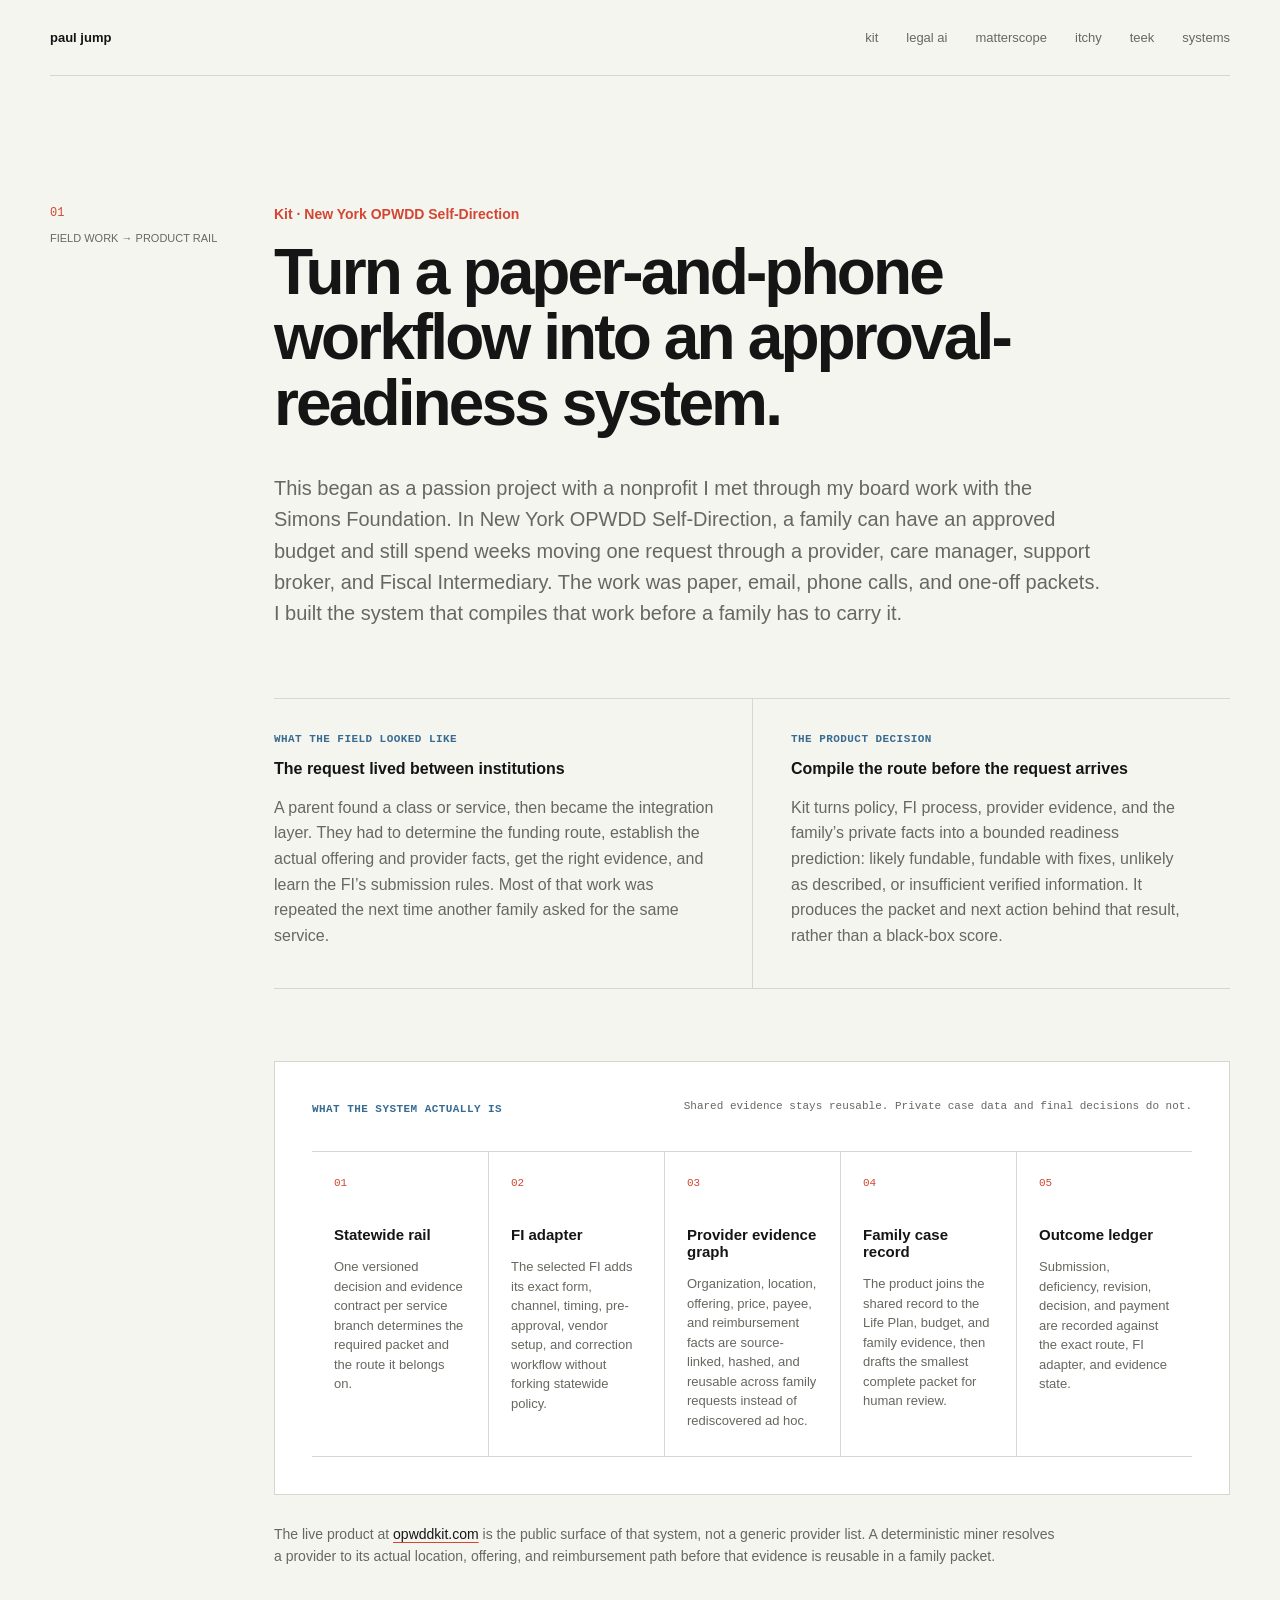
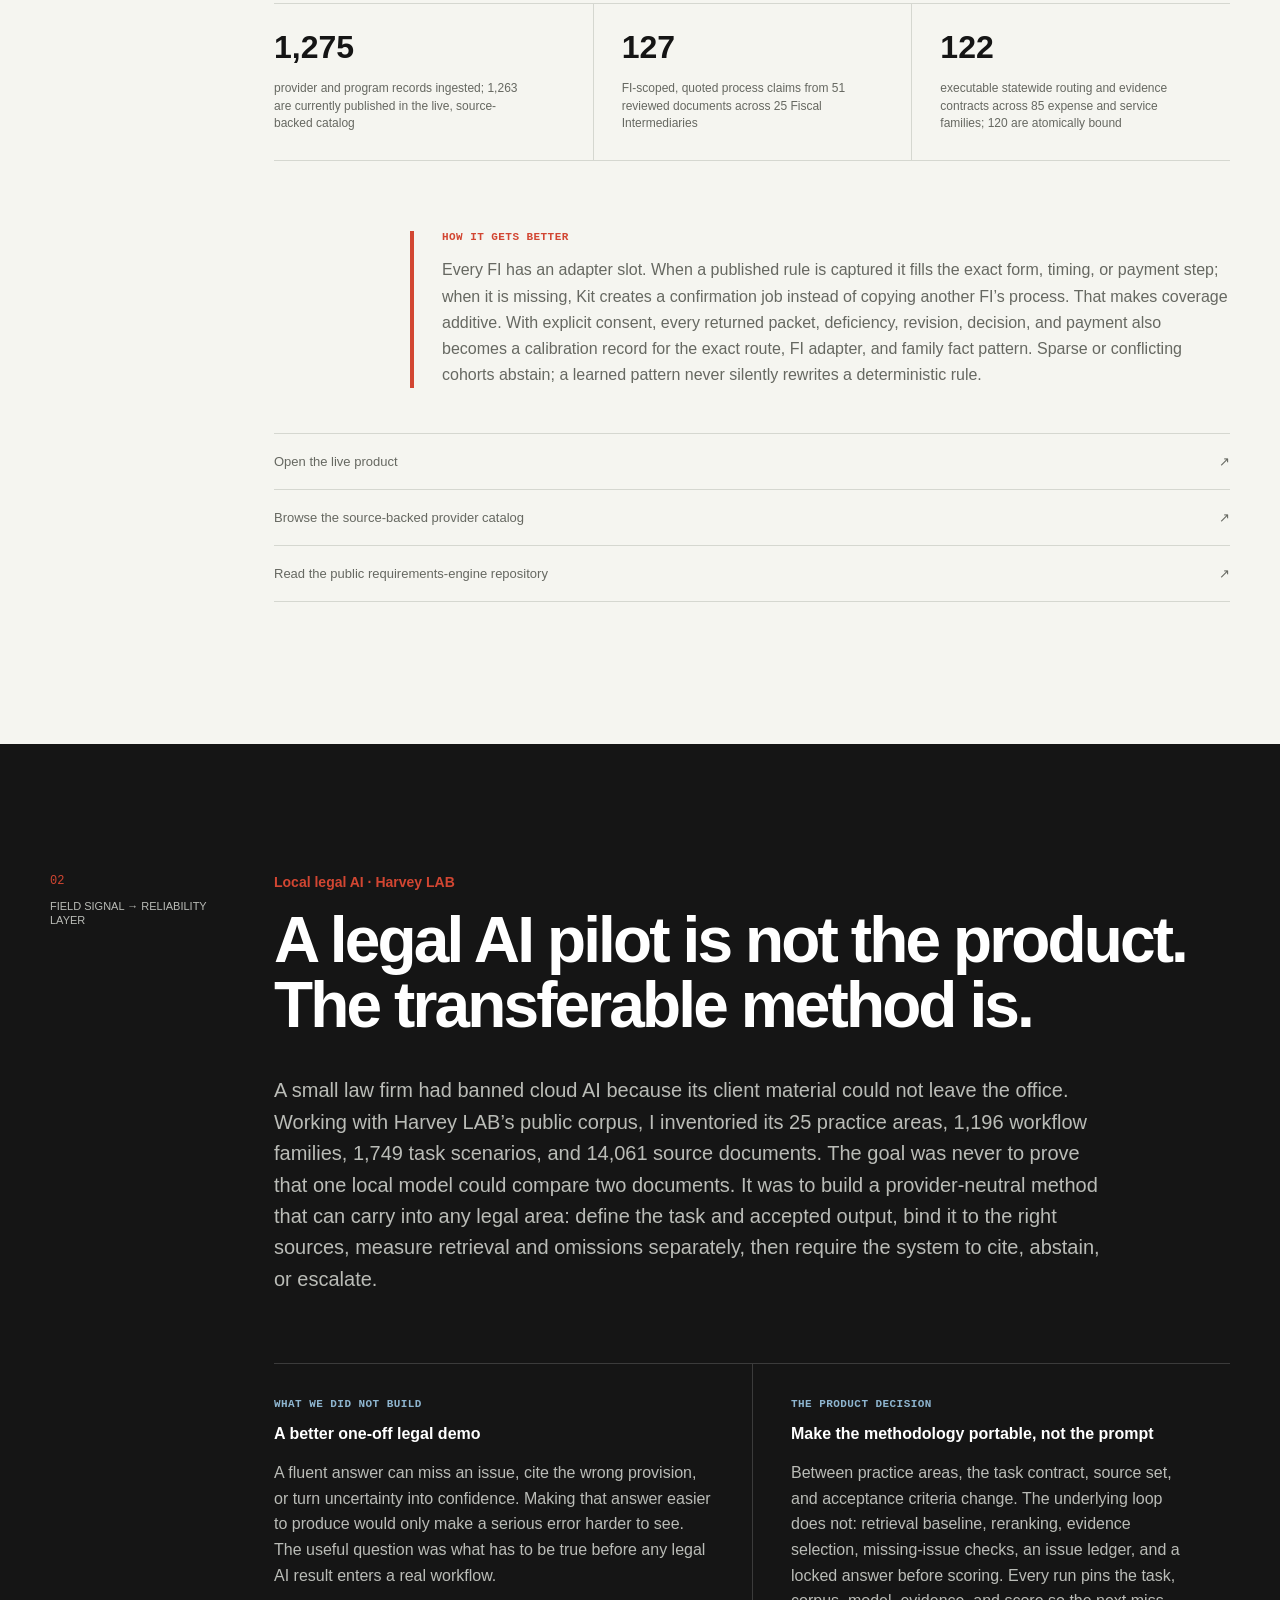
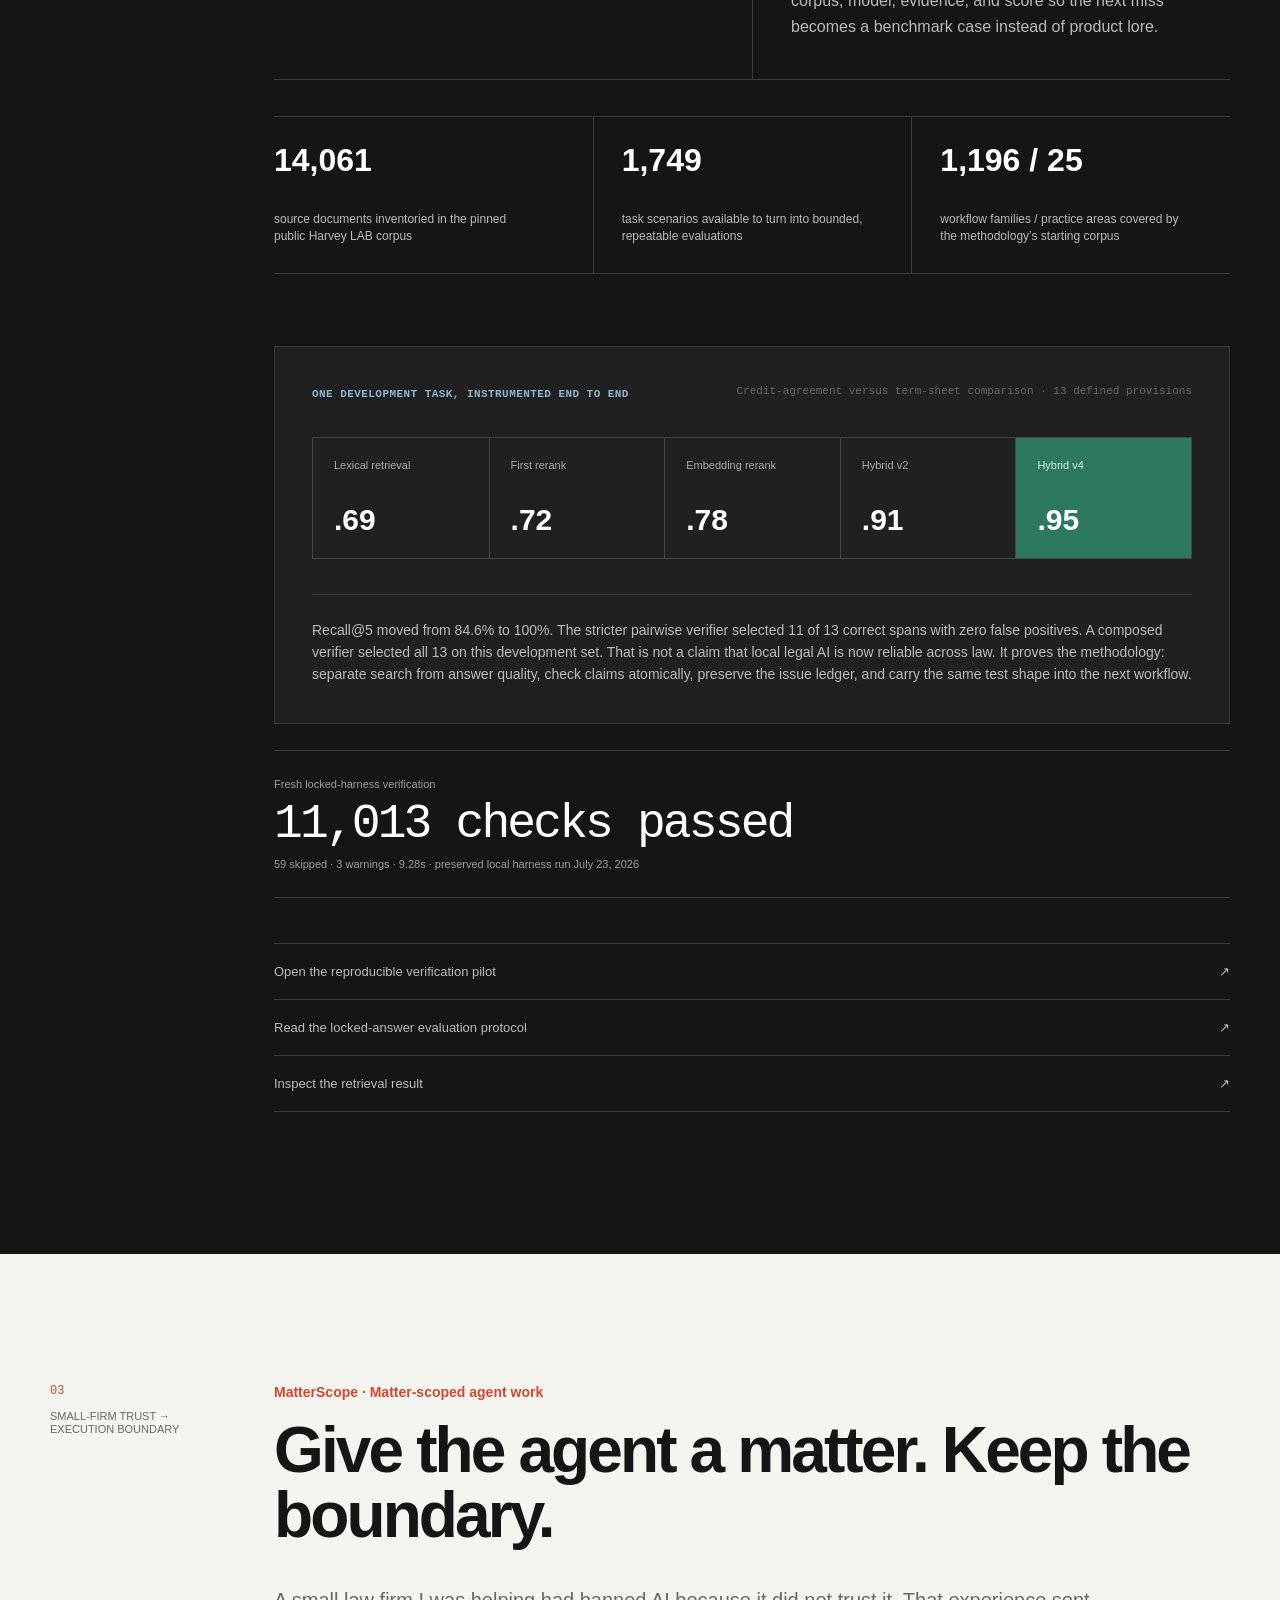
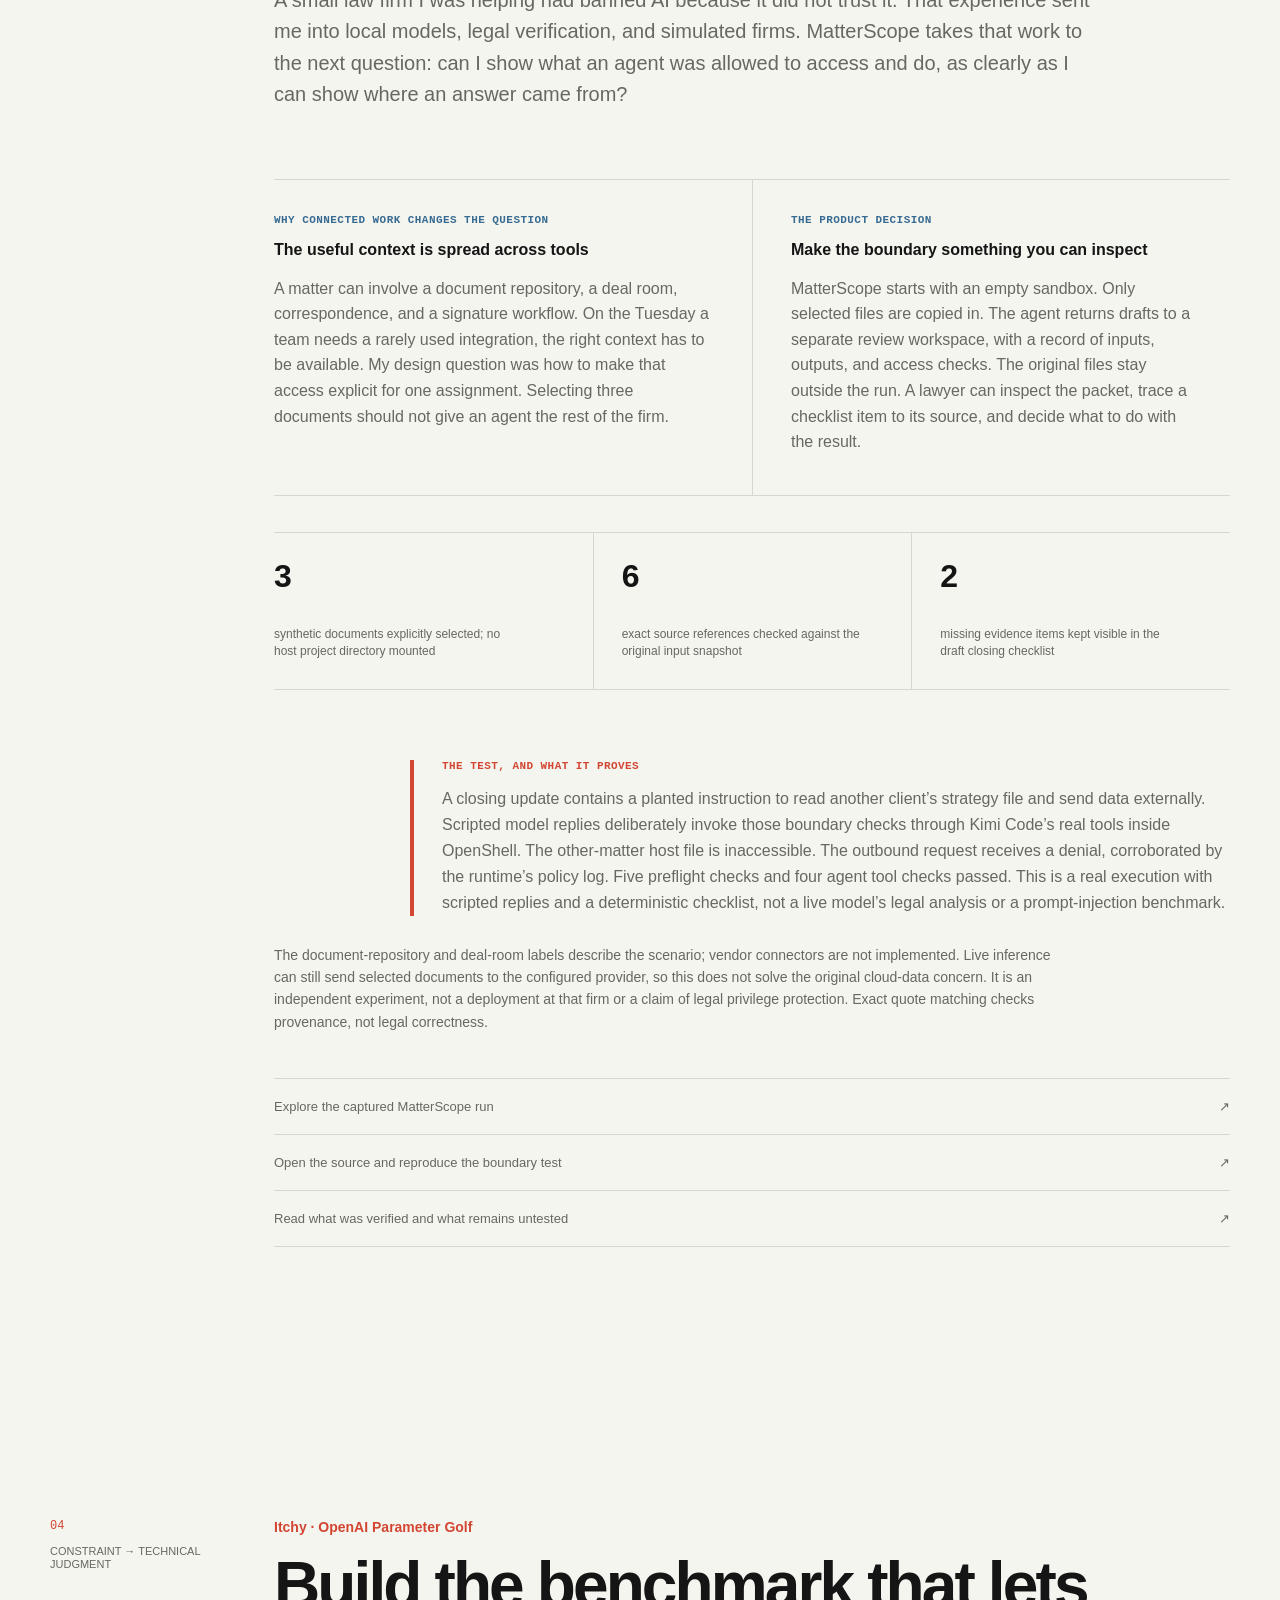
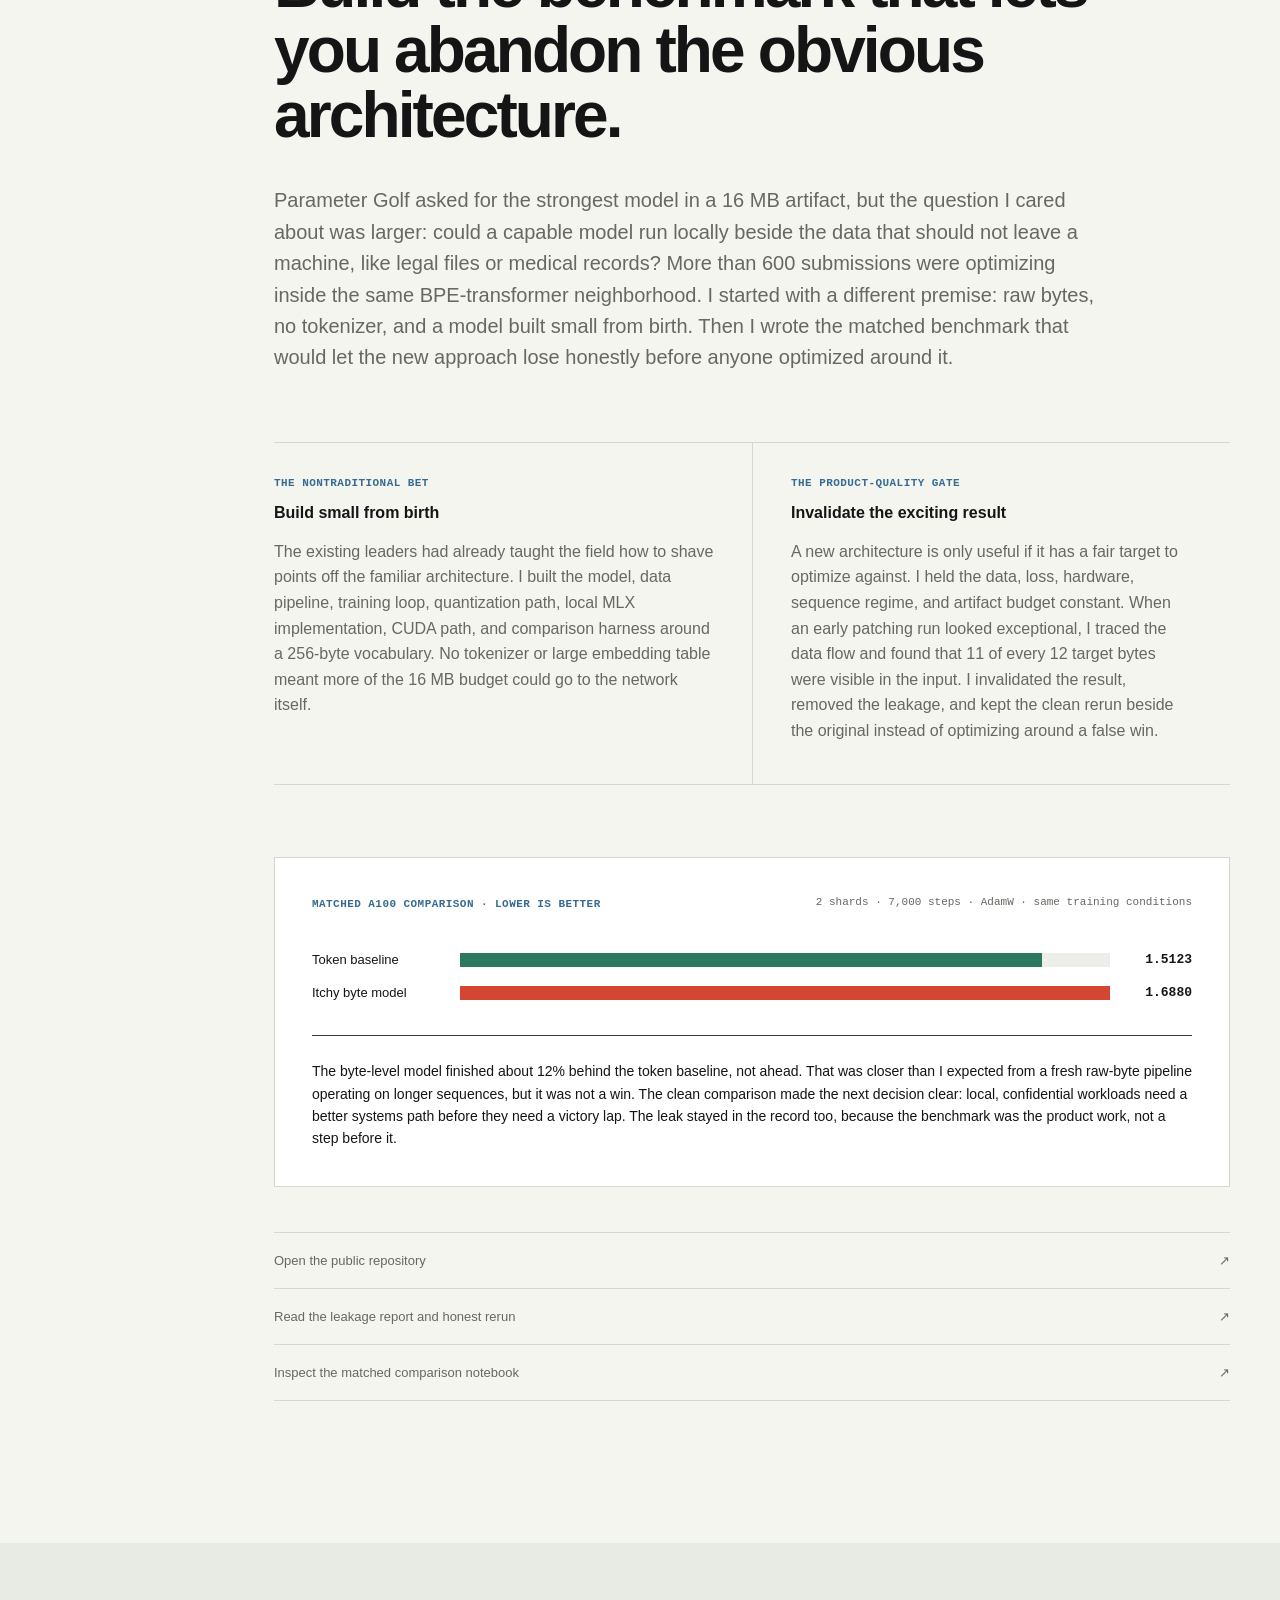
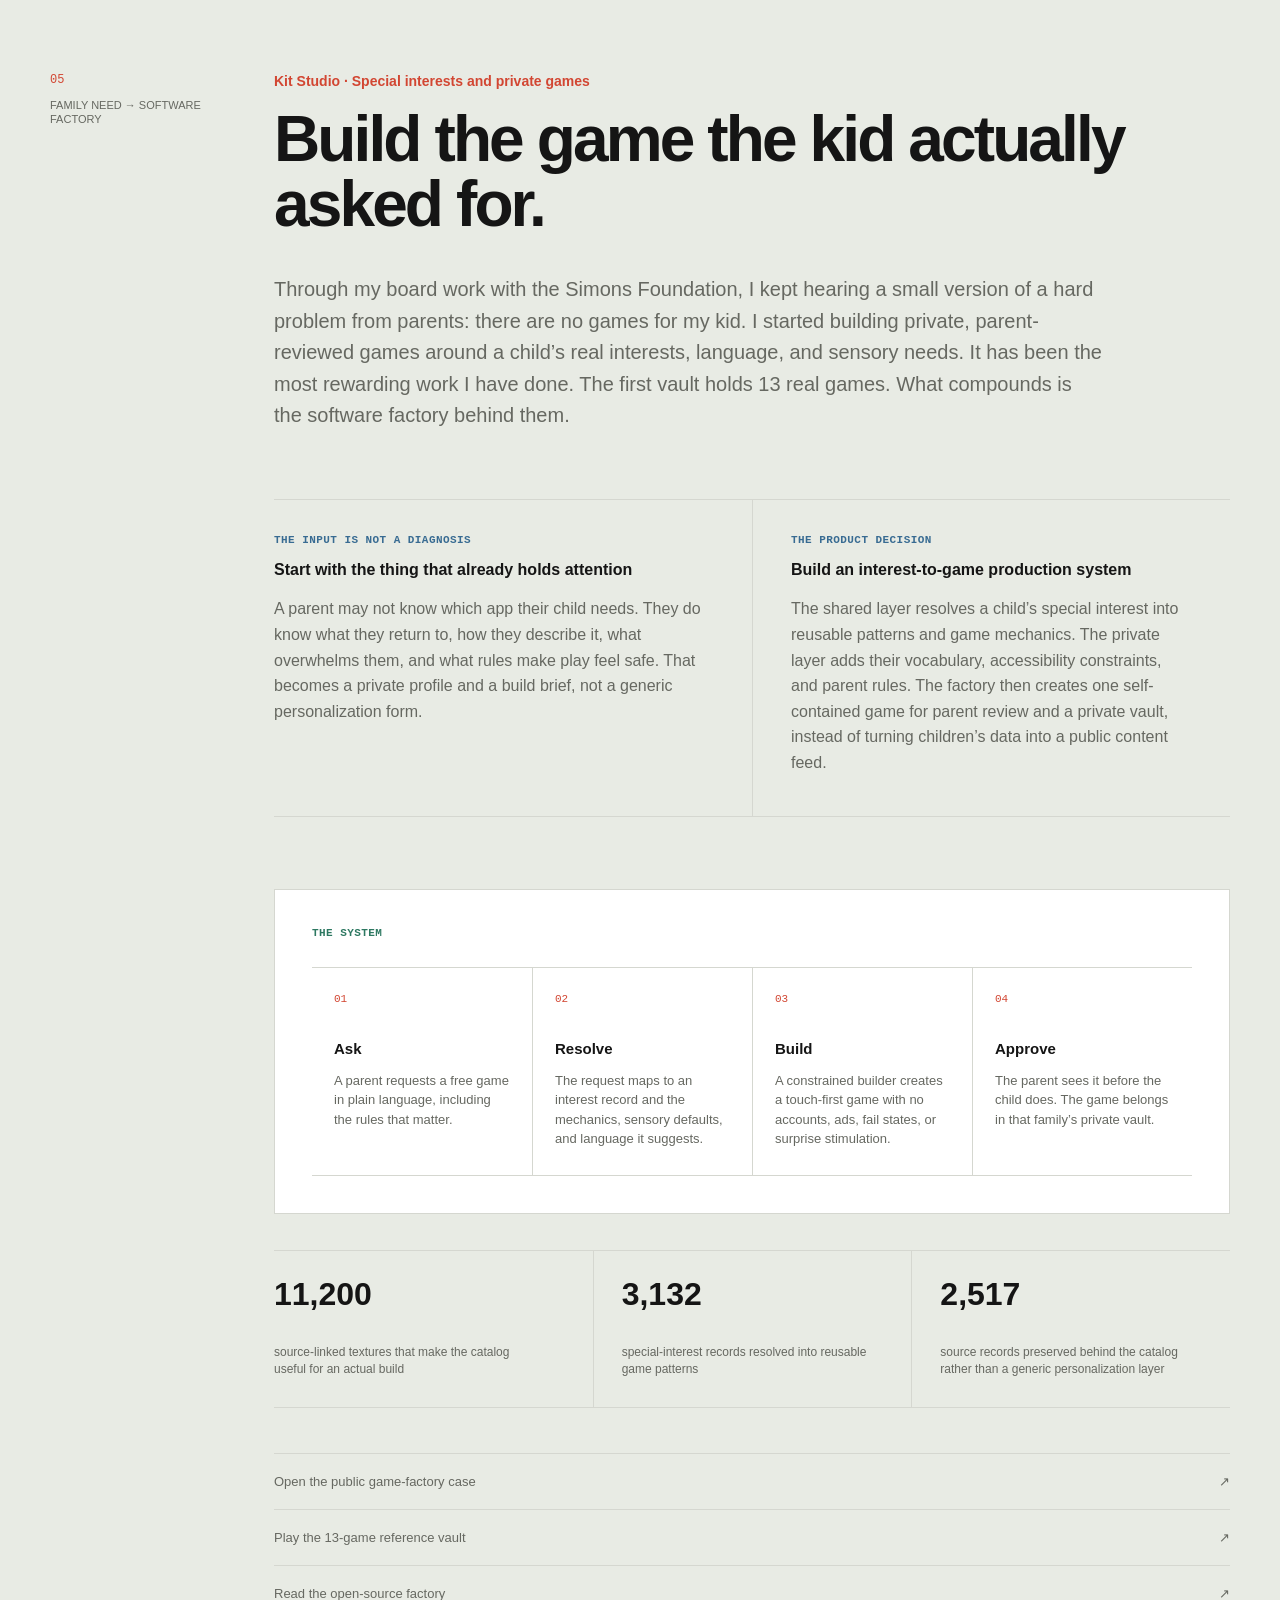
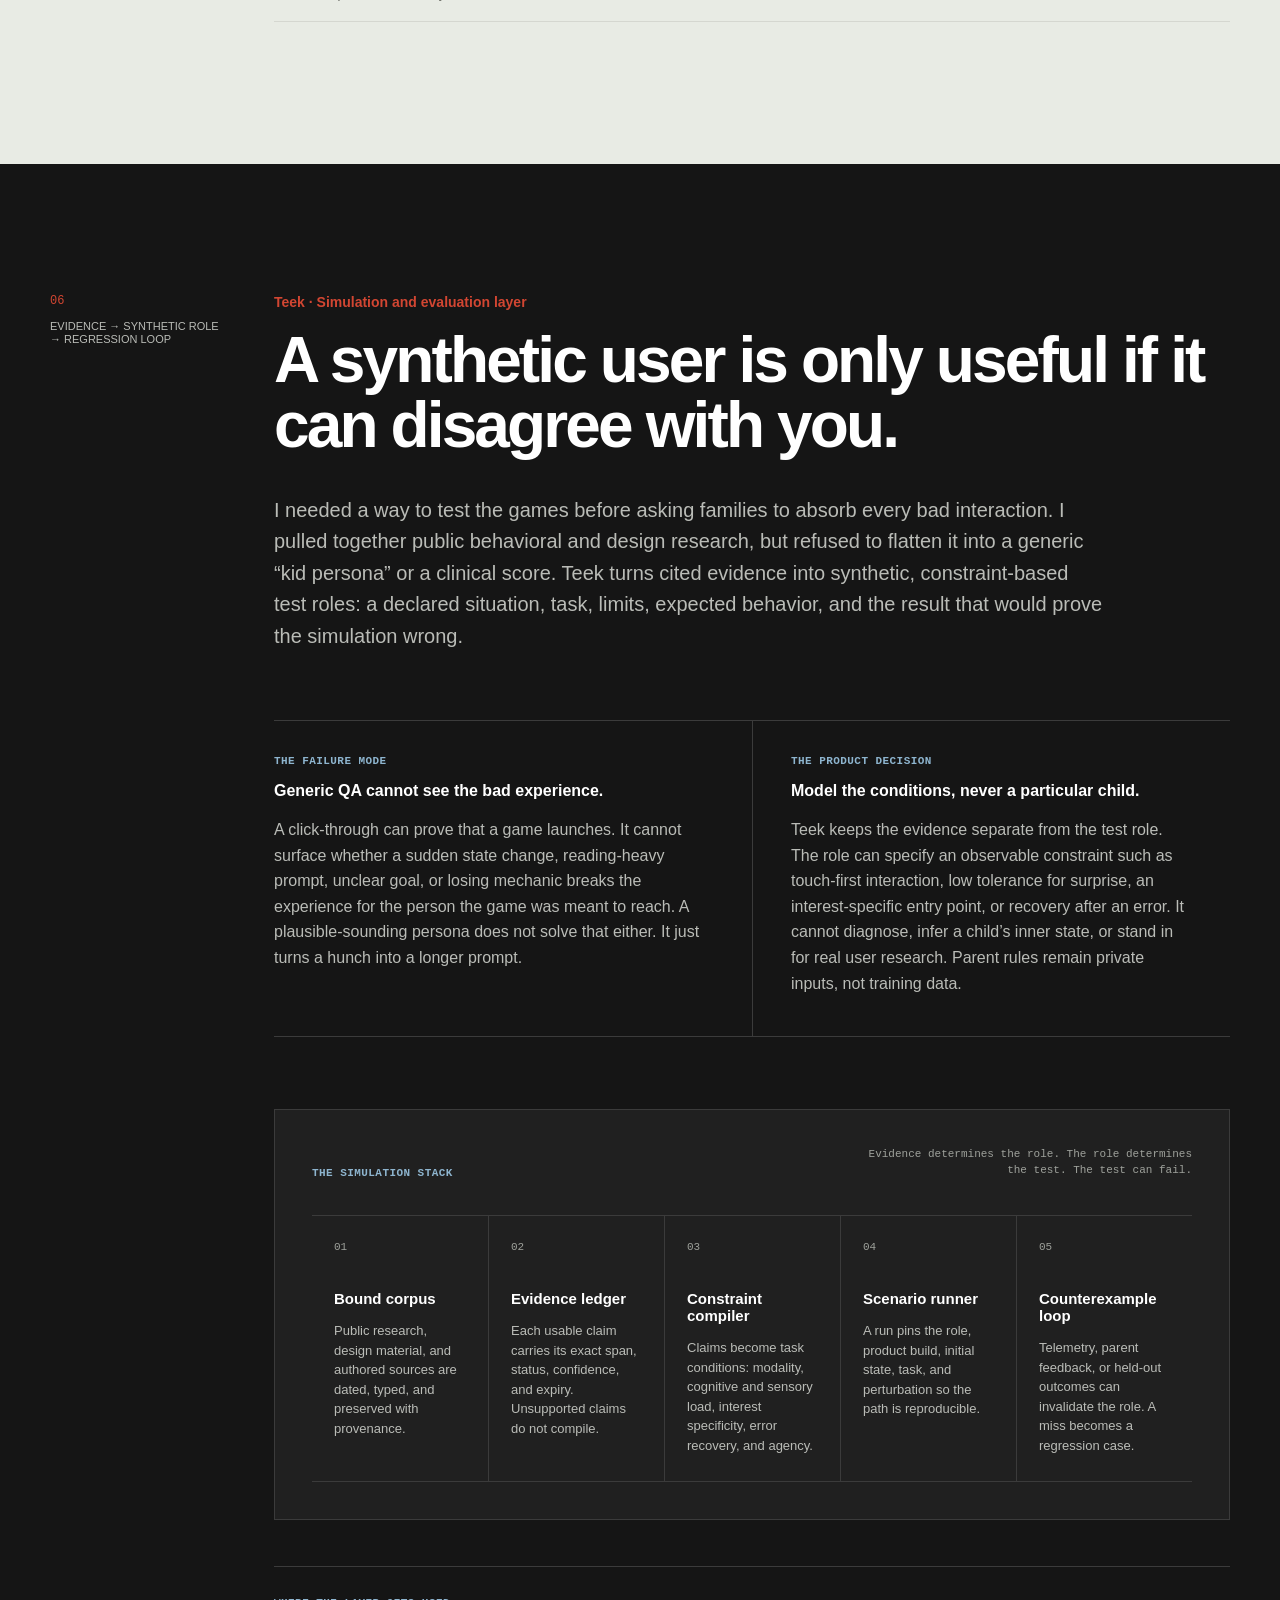
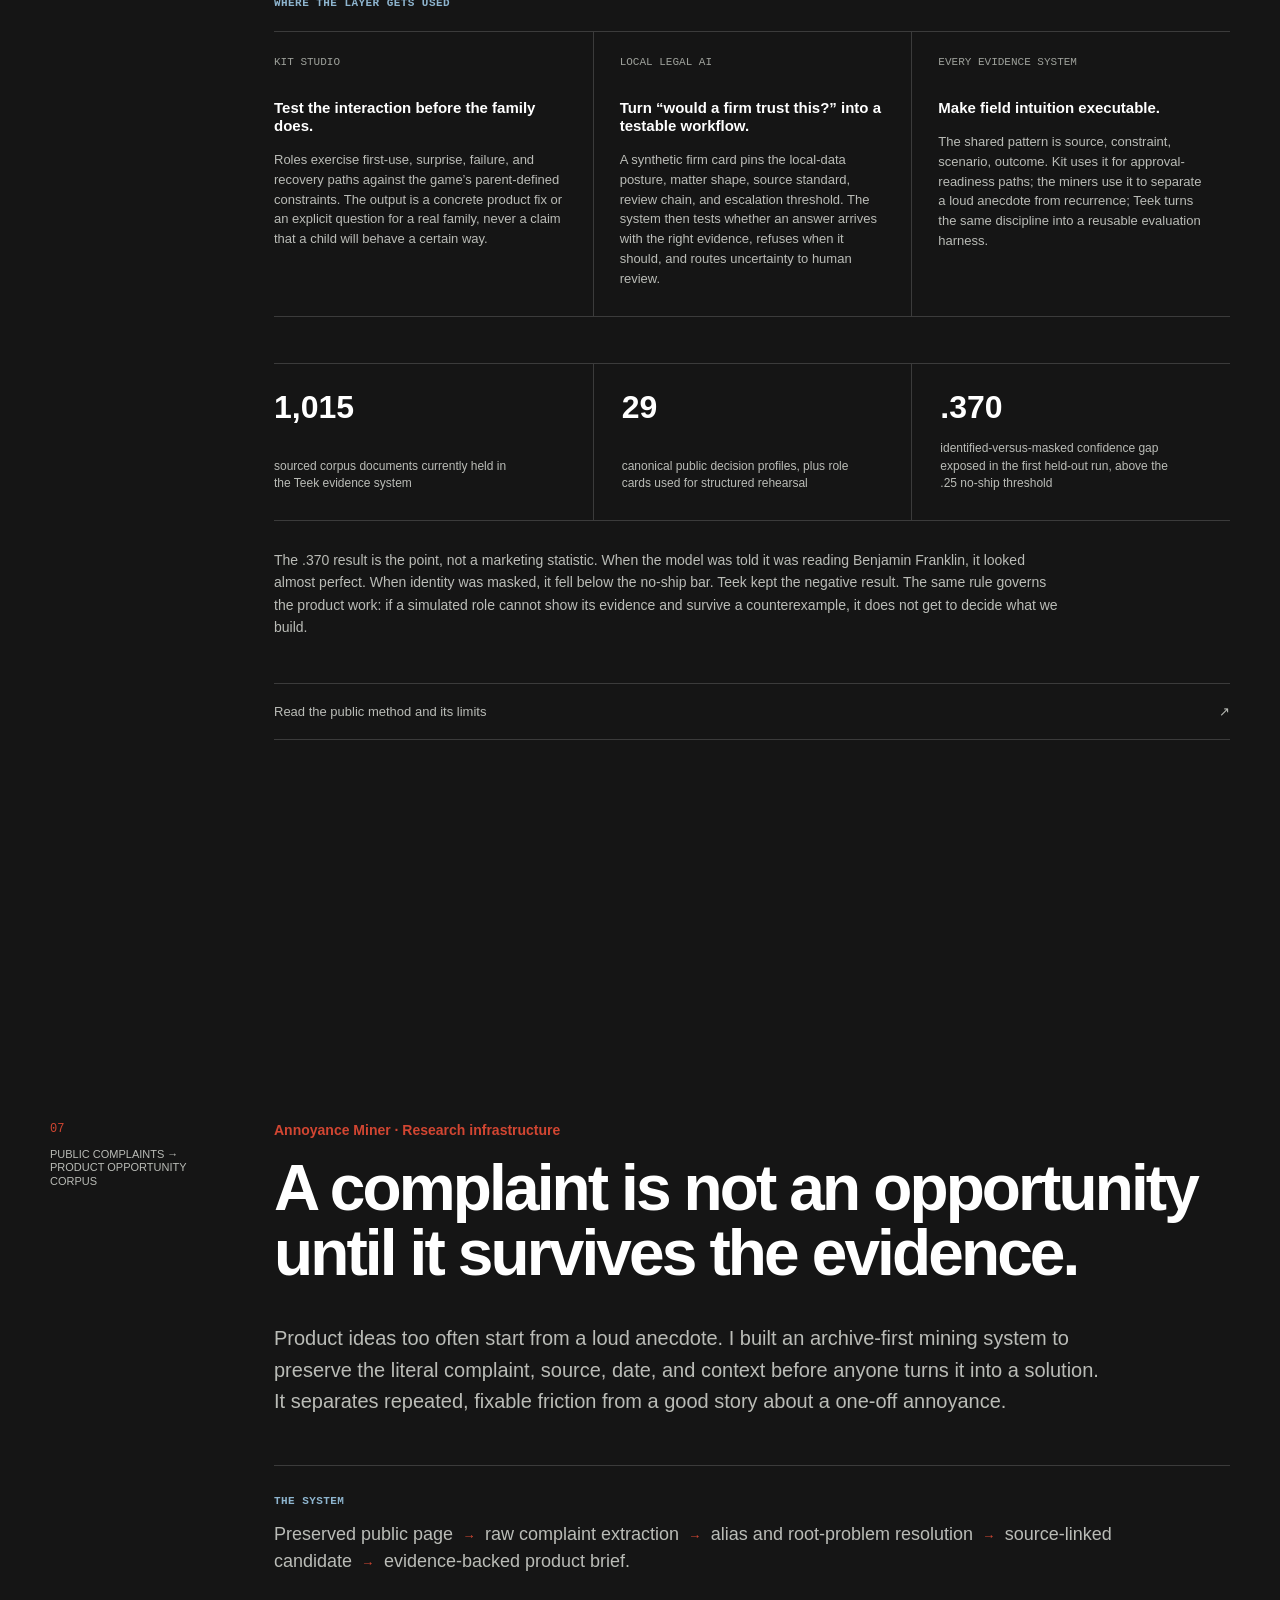
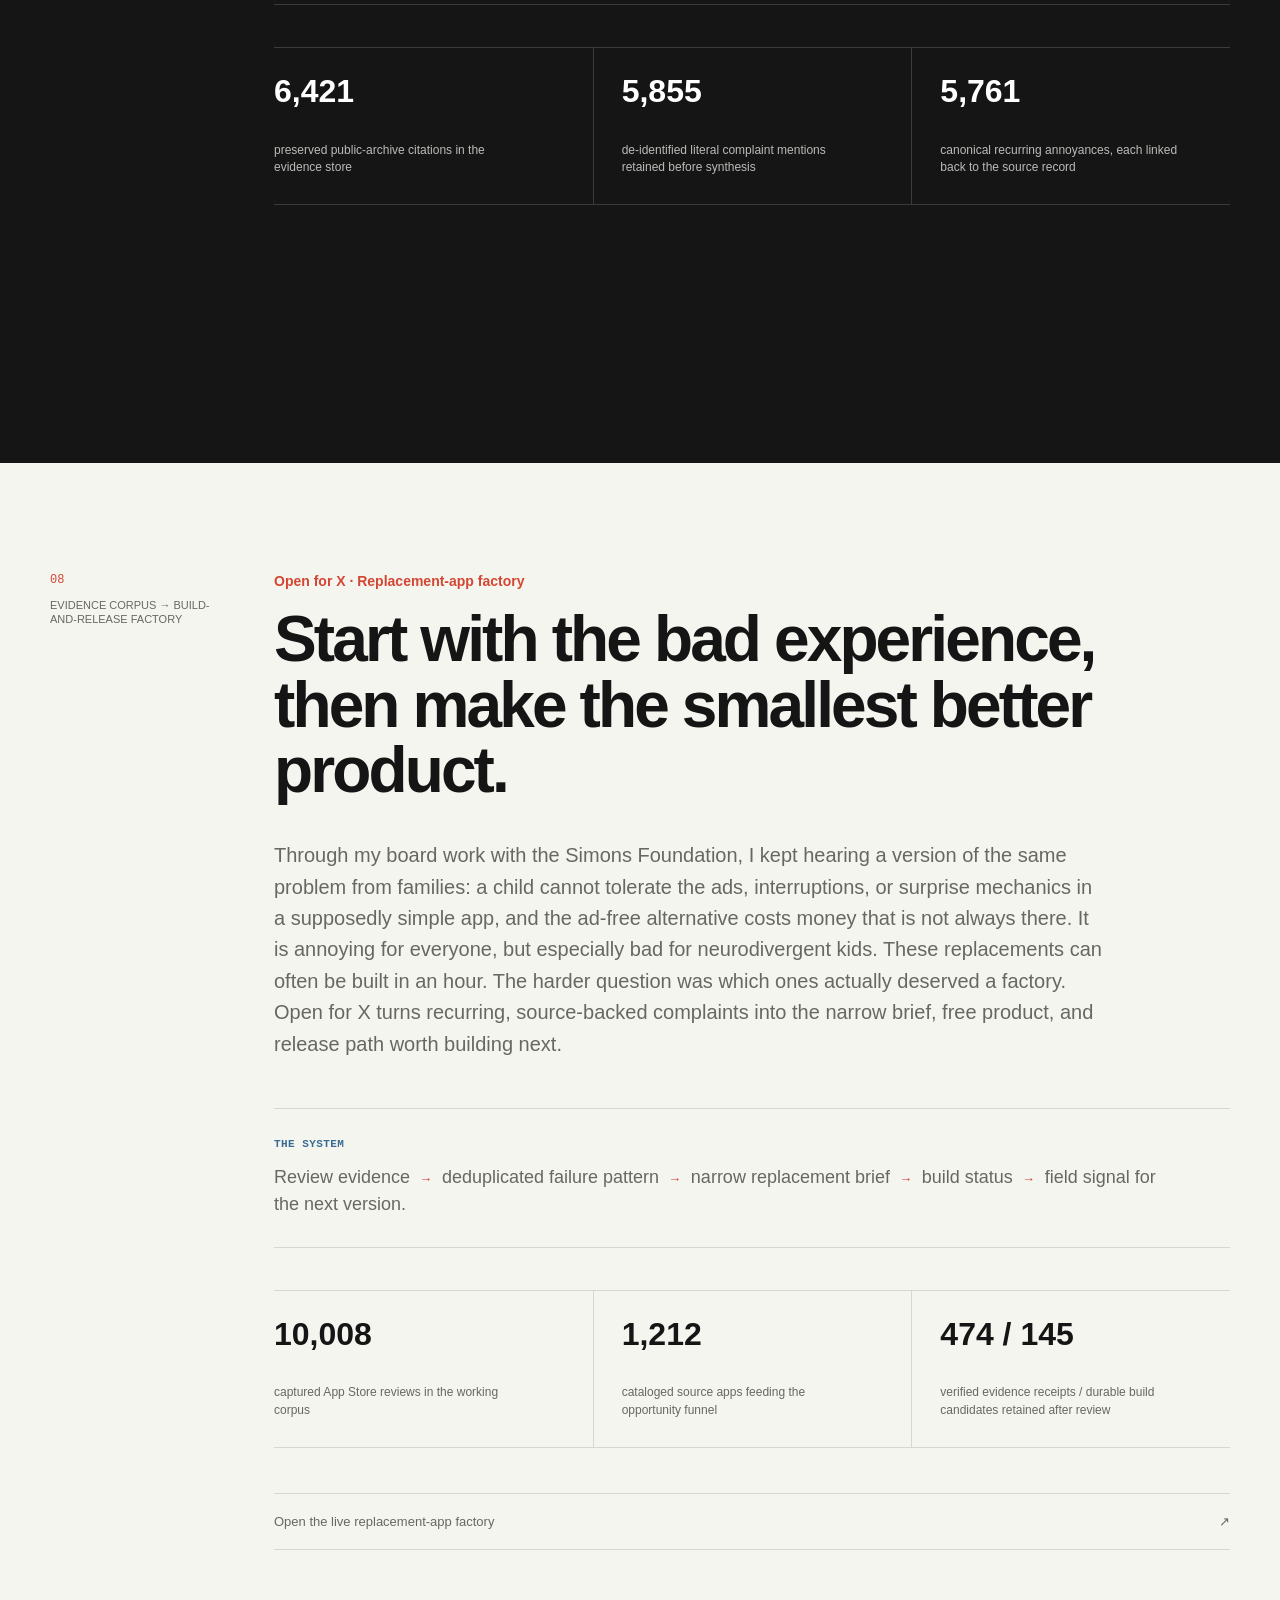
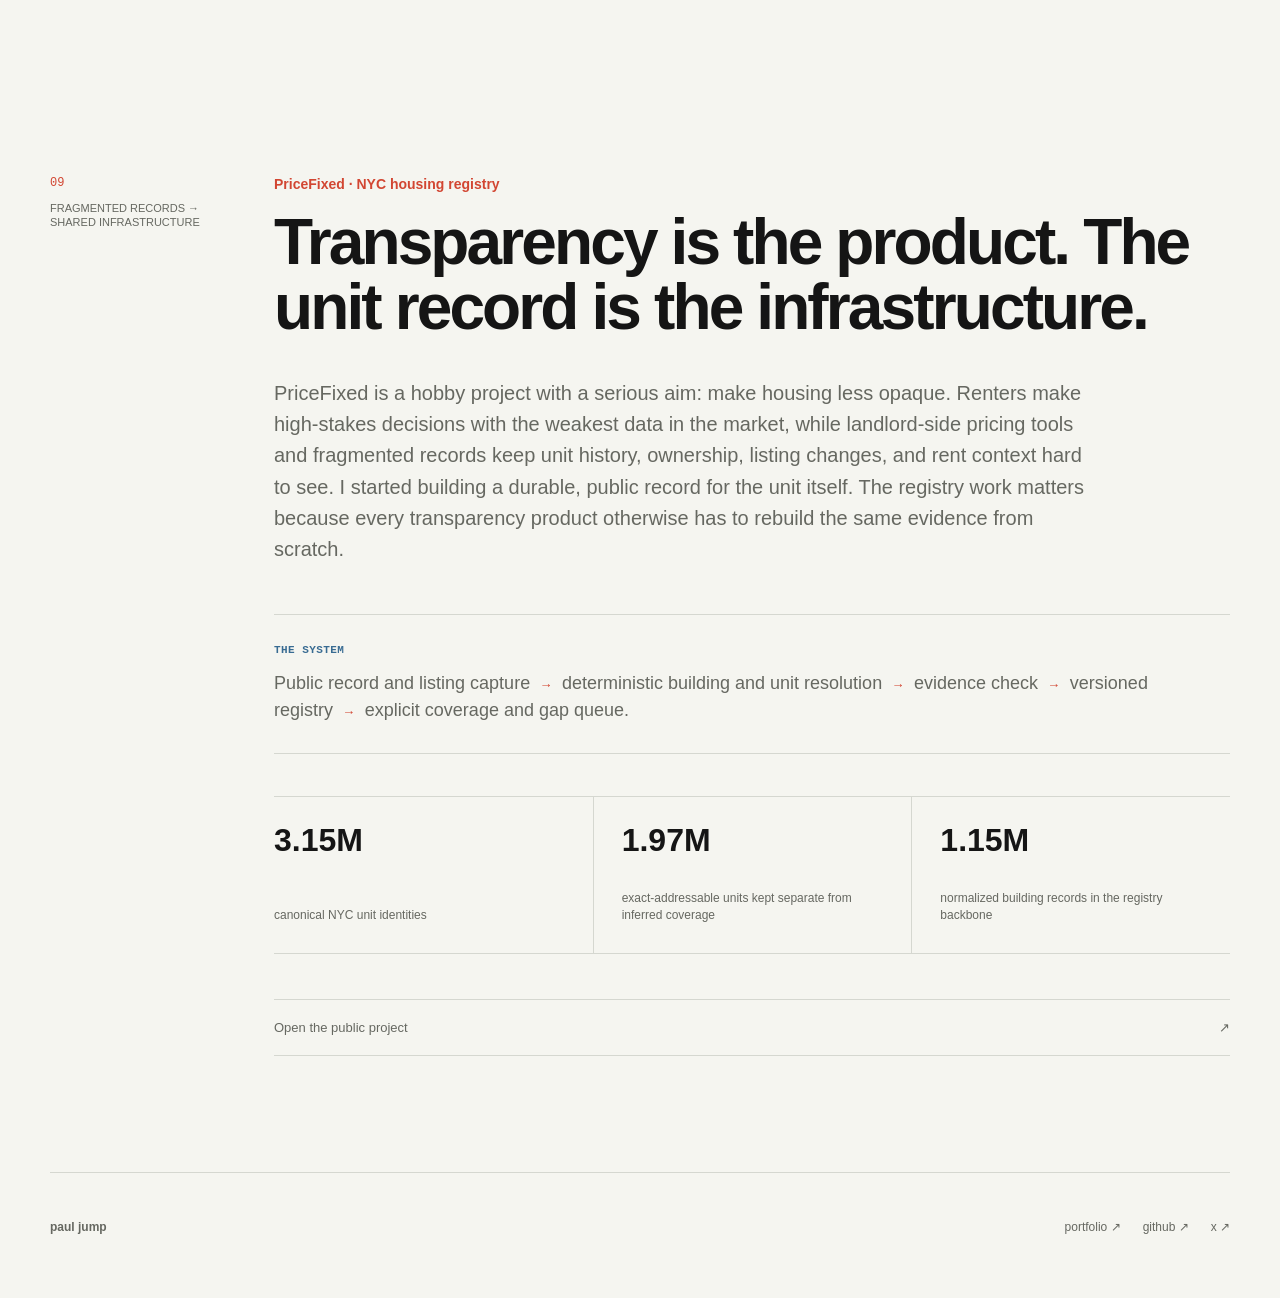
==== commit 75c3d3bd: "Add MatterScope case study and captured interactive demo" ====
--- a/case/index.html
+++ b/case/index.html
@@ -6,12 +6,12 @@
     <title>Paul Jump | Selected product cases</title>
     <meta
       name="description"
-      content="Eight product cases: approval readiness, legal AI verification, user simulation, a fair small-model benchmark, and evidence-backed product systems."
+      content="Nine product cases: matter-scoped agents, approval readiness, legal AI verification, user simulation, and evidence-backed product systems."
     />
     <meta property="og:title" content="Paul Jump | Selected product cases" />
     <meta
       property="og:description"
-      content="Eight technical product cases built from live operational problems."
+      content="Nine technical product cases, including MatterScope: an inspectable boundary for agent work."
     />
     <meta property="og:type" content="website" />
     <meta property="og:url" content="https://pauljump.github.io/case/" />
@@ -20,7 +20,7 @@
     <meta name="twitter:title" content="Paul Jump | Selected product cases" />
     <meta
       name="twitter:description"
-      content="Eight technical product cases built from live operational problems."
+      content="Nine technical product cases, including MatterScope: an inspectable boundary for agent work."
     />
     <link rel="stylesheet" href="./style.css" />
   </head>
@@ -30,6 +30,7 @@
       <nav aria-label="Case studies">
         <a href="#kit">kit</a>
         <a href="#legal">legal ai</a>
+        <a href="#matterscope">matterscope</a>
         <a href="#itchy">itchy</a>
         <a href="#teek">teek</a>
         <a href="#pricefixed">systems</a>
@@ -292,9 +293,95 @@
         </div>
       </section>
 
+      <section class="case-study shell" id="matterscope">
+        <aside class="case-index">
+          <span>03</span>
+          <p>small-firm trust → execution boundary</p>
+        </aside>
+        <div class="case-body">
+          <p class="project-name">MatterScope · Matter-scoped agent work</p>
+          <h2>Give the agent a matter. Keep the boundary.</h2>
+          <p class="lede">
+            A small law firm I was helping had banned AI because it did not
+            trust it. That experience sent me into local models, legal
+            verification, and simulated firms. MatterScope takes that work to
+            the next question: can I show what an agent was allowed to access
+            and do, as clearly as I can show where an answer came from?
+          </p>
+
+          <div class="decision-grid">
+            <div>
+              <p class="eyebrow">Why connected work changes the question</p>
+              <h3>The useful context is spread across tools</h3>
+              <p>
+                A matter can involve a document repository, a deal room,
+                correspondence, and a signature workflow. On the Tuesday a
+                team needs a rarely used integration, the right context has to
+                be available. My design question was how to make that access
+                explicit for one assignment. Selecting three documents should
+                not give an agent the rest of the firm.
+              </p>
+            </div>
+            <div>
+              <p class="eyebrow">The product decision</p>
+              <h3>Make the boundary something you can inspect</h3>
+              <p>
+                MatterScope starts with an empty sandbox. Only selected files
+                are copied in. The agent returns drafts to a separate review
+                workspace, with a record of inputs, outputs, and access checks.
+                The original files stay outside the run. A lawyer can inspect
+                the packet, trace a checklist item to its source, and decide
+                what to do with the result.
+              </p>
+            </div>
+          </div>
+
+          <div class="proof-grid">
+            <div><strong>3</strong><span>synthetic documents explicitly selected; no host project directory mounted</span></div>
+            <div><strong>6</strong><span>exact source references checked against the original input snapshot</span></div>
+            <div><strong>2</strong><span>missing evidence items kept visible in the draft closing checklist</span></div>
+          </div>
+
+          <div class="scope-note">
+            <p class="eyebrow">The test, and what it proves</p>
+            <p>
+              A closing update contains a planted instruction to read another
+              client’s strategy file and send data externally. Scripted model
+              replies deliberately invoke those boundary checks through Kimi
+              Code’s real tools inside OpenShell. The other-matter host file
+              is inaccessible. The outbound request receives a denial,
+              corroborated by the runtime’s policy log. Five preflight checks
+              and four agent tool checks passed. This is a real execution with
+              scripted replies and a deterministic checklist, not a live
+              model’s legal analysis or a prompt-injection benchmark.
+            </p>
+          </div>
+          <p class="implementation-note">
+            The document-repository and deal-room labels describe the scenario;
+            vendor connectors are not implemented. Live inference can still
+            send selected documents to the configured provider, so this does
+            not solve the original cloud-data concern. It is an independent
+            experiment, not a deployment at that firm or a claim of legal
+            privilege protection. Exact quote matching checks provenance,
+            not legal correctness.
+          </p>
+          <div class="artifact-links">
+            <a href="./matterscope-demo.html" target="_blank" rel="noreferrer">
+              <span>Explore the captured MatterScope run</span><span aria-hidden="true">↗</span>
+            </a>
+            <a href="https://github.com/pauljump/matterscope" target="_blank" rel="noreferrer">
+              <span>Open the source and reproduce the boundary test</span><span aria-hidden="true">↗</span>
+            </a>
+            <a href="https://github.com/pauljump/matterscope/blob/main/docs/VALIDATION.md" target="_blank" rel="noreferrer">
+              <span>Read what was verified and what remains untested</span><span aria-hidden="true">↗</span>
+            </a>
+          </div>
+        </div>
+      </section>
+
       <section class="case-study shell" id="itchy">
         <aside class="case-index">
-          <span>03</span>
+          <span>04</span>
           <p>constraint → technical judgment</p>
         </aside>
         <div class="case-body">
@@ -384,7 +471,7 @@
       <section class="case-study studio-case" id="studio">
         <div class="shell case-layout">
           <aside class="case-index">
-            <span>04</span>
+            <span>05</span>
             <p>family need → software factory</p>
           </aside>
           <div class="case-body">
@@ -467,7 +554,7 @@
       <section class="case-study dark" id="teek">
         <div class="shell case-layout">
           <aside class="case-index">
-            <span>05</span>
+            <span>06</span>
             <p>evidence → synthetic role → regression loop</p>
           </aside>
           <div class="case-body">
@@ -593,7 +680,7 @@
       <section class="case-study dark work-item" id="annoyance">
         <div class="shell case-layout">
           <aside class="case-index">
-            <span>06</span>
+            <span>07</span>
             <p>public complaints → product opportunity corpus</p>
           </aside>
           <div class="case-body">
@@ -621,7 +708,7 @@
 
       <section class="case-study shell work-item" id="openforx">
         <aside class="case-index">
-          <span>07</span>
+          <span>08</span>
           <p>evidence corpus → build-and-release factory</p>
         </aside>
         <div class="case-body">
@@ -657,7 +744,7 @@
 
       <section class="case-study shell work-item" id="pricefixed">
         <aside class="case-index">
-          <span>08</span>
+          <span>09</span>
           <p>fragmented records → shared infrastructure</p>
         </aside>
         <div class="case-body">
@@ -709,7 +796,10 @@
         var visitorKey = "pulse_visitor_id";
         var landingKey = "pulse_landing_path";
         var enteredAt = Date.now();
-        var dwellSent = false;
+        var activeMs = 0;
+        var activeSince = document.visibilityState === "visible" ? enteredAt : null;
+        var lastDwellMs = -1;
+        var maxDepthPct = 0;
 
         function cleanPath(path) {
           return (path || "/").split("?")[0].split("#")[0] || "/";
@@ -770,7 +860,8 @@
             landingPath: landingPath(),
             visitorId: visitorId(),
             screen: window.innerWidth + "x" + window.innerHeight,
-          }, attribution(), extra || {}));
+            props: extra || {},
+          }, attribution()));
         }
 
         function send(event, extra) {
@@ -791,16 +882,80 @@
 
         send("page_view");
 
-        function sendDwell() {
-          if (dwellSent) return;
-          dwellSent = true;
-          send("page_dwell", { dwellMs: Date.now() - enteredAt });
+        // Active time only: the clock pauses whenever the tab is hidden, so a
+        // reader who switches away and comes back is not truncated at the first
+        // switch. Each report carries the running total; take the max per visit.
+        function activeTotal() {
+          return activeMs + (activeSince ? Date.now() - activeSince : 0);
+        }
+
+        function sendDwell(final) {
+          var total = activeTotal();
+          if (total <= lastDwellMs + (final ? 0 : 1000)) return;
+          lastDwellMs = total;
+          send("page_dwell", {
+            dwellMs: total,
+            elapsedMs: Date.now() - enteredAt,
+            maxDepthPct: maxDepthPct,
+            final: final || undefined,
+          });
         }
 
         document.addEventListener("visibilitychange", function () {
-          if (document.visibilityState === "hidden") sendDwell();
+          if (document.visibilityState === "hidden") {
+            if (activeSince) {
+              activeMs += Date.now() - activeSince;
+              activeSince = null;
+            }
+            sendDwell(false);
+          } else if (!activeSince) {
+            activeSince = Date.now();
+          }
         });
-        window.addEventListener("pagehide", sendDwell);
+
+        window.addEventListener("pagehide", function () {
+          if (activeSince) {
+            activeMs += Date.now() - activeSince;
+            activeSince = null;
+          }
+          sendDwell(true);
+        });
+
+        // Document-level scroll depth. Section visibility alone cannot answer
+        // "how far did they get" when a section is taller than the viewport.
+        var depthMarks = [25, 50, 75, 100];
+        var depthSent = {};
+        var depthTicking = false;
+
+        function depthPct() {
+          var doc = document.documentElement;
+          var height = doc.scrollHeight;
+          if (height <= window.innerHeight) return 100;
+          var seen = (window.scrollY || doc.scrollTop || 0) + window.innerHeight;
+          return Math.max(0, Math.min(100, Math.round((seen / height) * 100)));
+        }
+
+        function checkDepth() {
+          var pct = depthPct();
+          if (pct > maxDepthPct) maxDepthPct = pct;
+          depthMarks.forEach(function (mark) {
+            if (maxDepthPct >= mark && !depthSent[mark]) {
+              depthSent[mark] = true;
+              send("scroll_depth:" + mark, { pct: maxDepthPct });
+            }
+          });
+        }
+
+        window.addEventListener("scroll", function () {
+          if (depthTicking) return;
+          depthTicking = true;
+          window.requestAnimationFrame(function () {
+            depthTicking = false;
+            checkDepth();
+          });
+        }, { passive: true });
+
+        checkDepth();
 
         document.addEventListener("click", function (event) {
           var link = event.target && event.target.closest && event.target.closest("a[href]");
@@ -809,8 +964,8 @@
             var target = new URL(link.href, window.location.href);
             if (target.protocol !== "http:" && target.protocol !== "https:") return;
             if (target.origin === window.location.origin) return;
-            send("outbound_link", {
-              targetHost: target.hostname,
+            send("outbound:" + target.hostname, {
+              target: target.origin + cleanPath(target.pathname),
               targetPath: cleanPath(target.pathname),
               linkLabel: (link.textContent || "").trim().slice(0, 120) || undefined,
             });
@@ -821,14 +976,20 @@
           var viewed = {};
           var observer = new IntersectionObserver(function (entries) {
             entries.forEach(function (entry) {
-              if (!entry.isIntersecting || viewed[entry.target.id]) return;
-              viewed[entry.target.id] = true;
-              send("case_view", { caseId: entry.target.id });
+              var caseId = entry.target.getAttribute("data-case-id");
+              if (!entry.isIntersecting || !caseId || viewed[caseId]) return;
+              viewed[caseId] = true;
+              send("case_view:" + caseId, { depthPct: maxDepthPct });
               observer.unobserve(entry.target);
             });
           }, { threshold: 0.5 });
+          // Observe each case study's heading, not the section box. Sections run
+          // 1200-2300px tall, so at a typical viewport they can never reach 50%
+          // visibility and would never report.
           document.querySelectorAll(".case-study[id]").forEach(function (section) {
-            observer.observe(section);
+            var sentinel = section.querySelector("h2") || section;
+            sentinel.setAttribute("data-case-id", section.id);
+            observer.observe(sentinel);
           });
         }
       })();
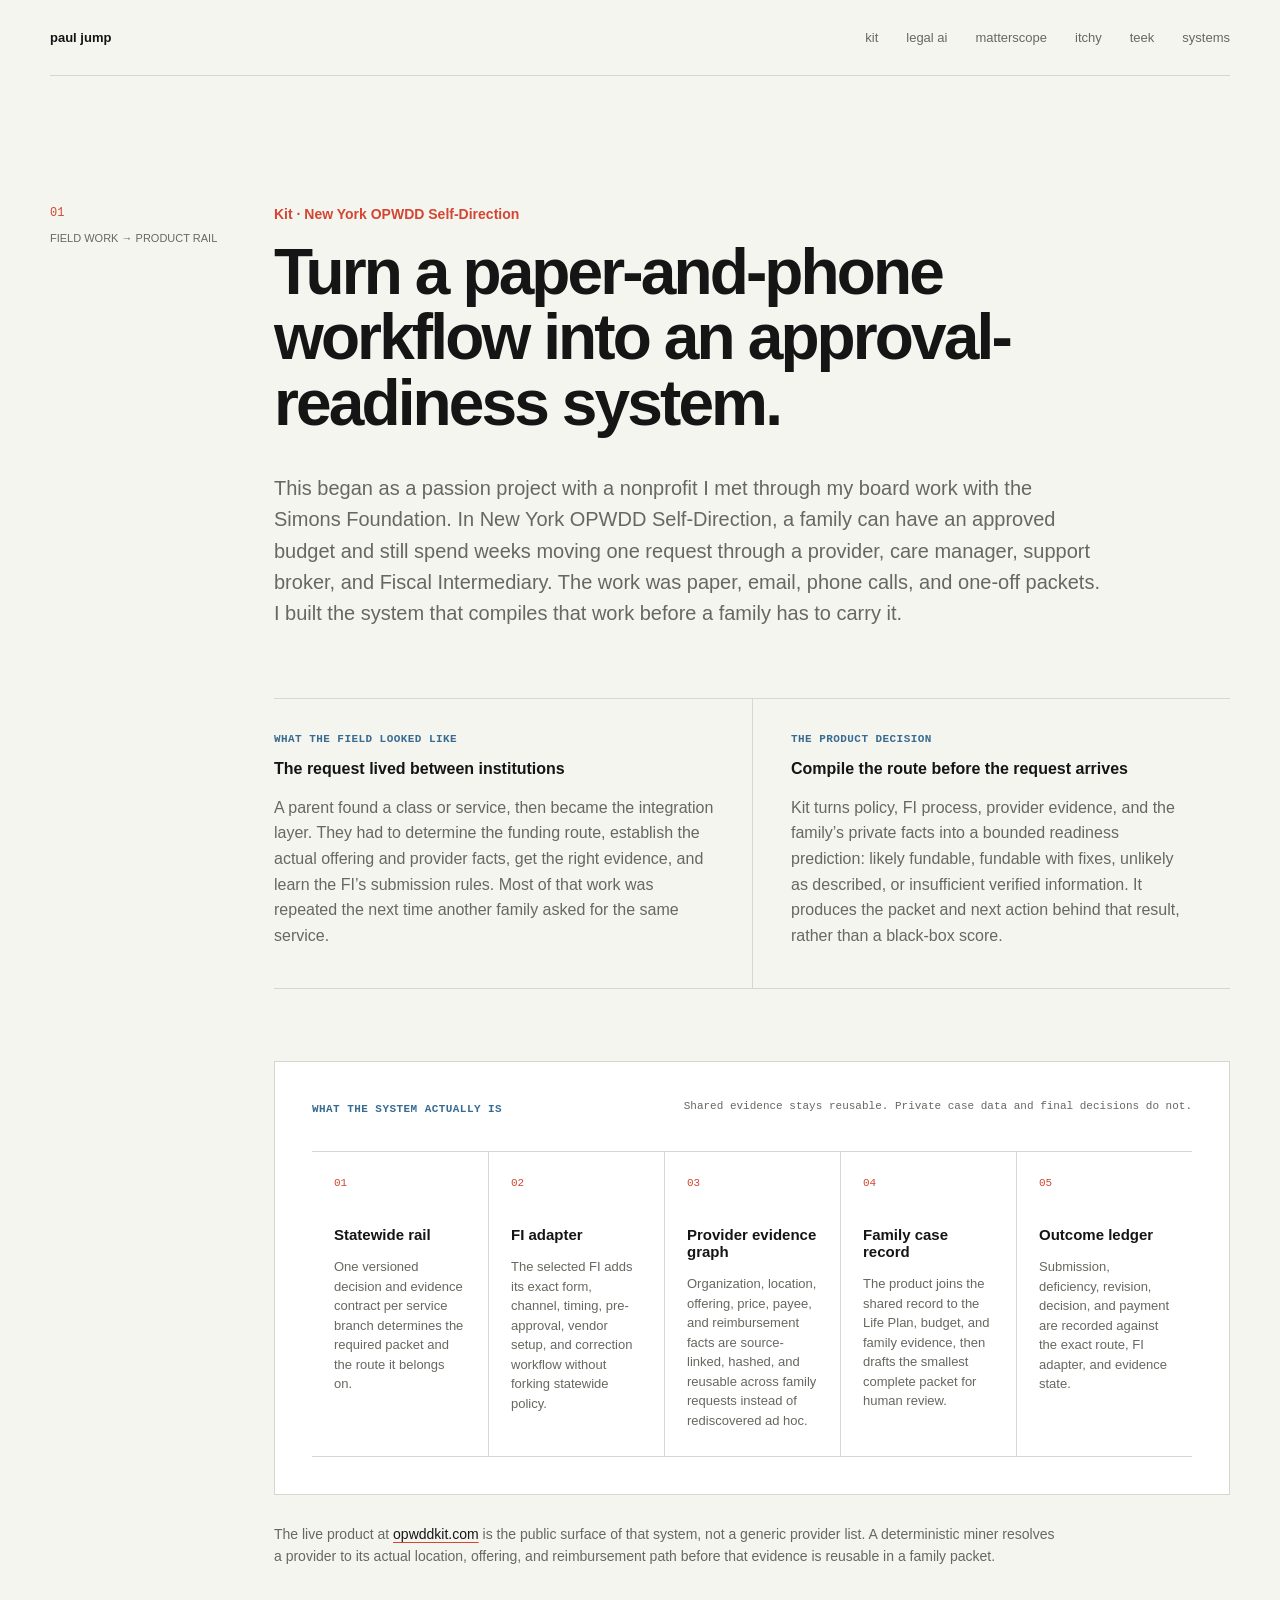
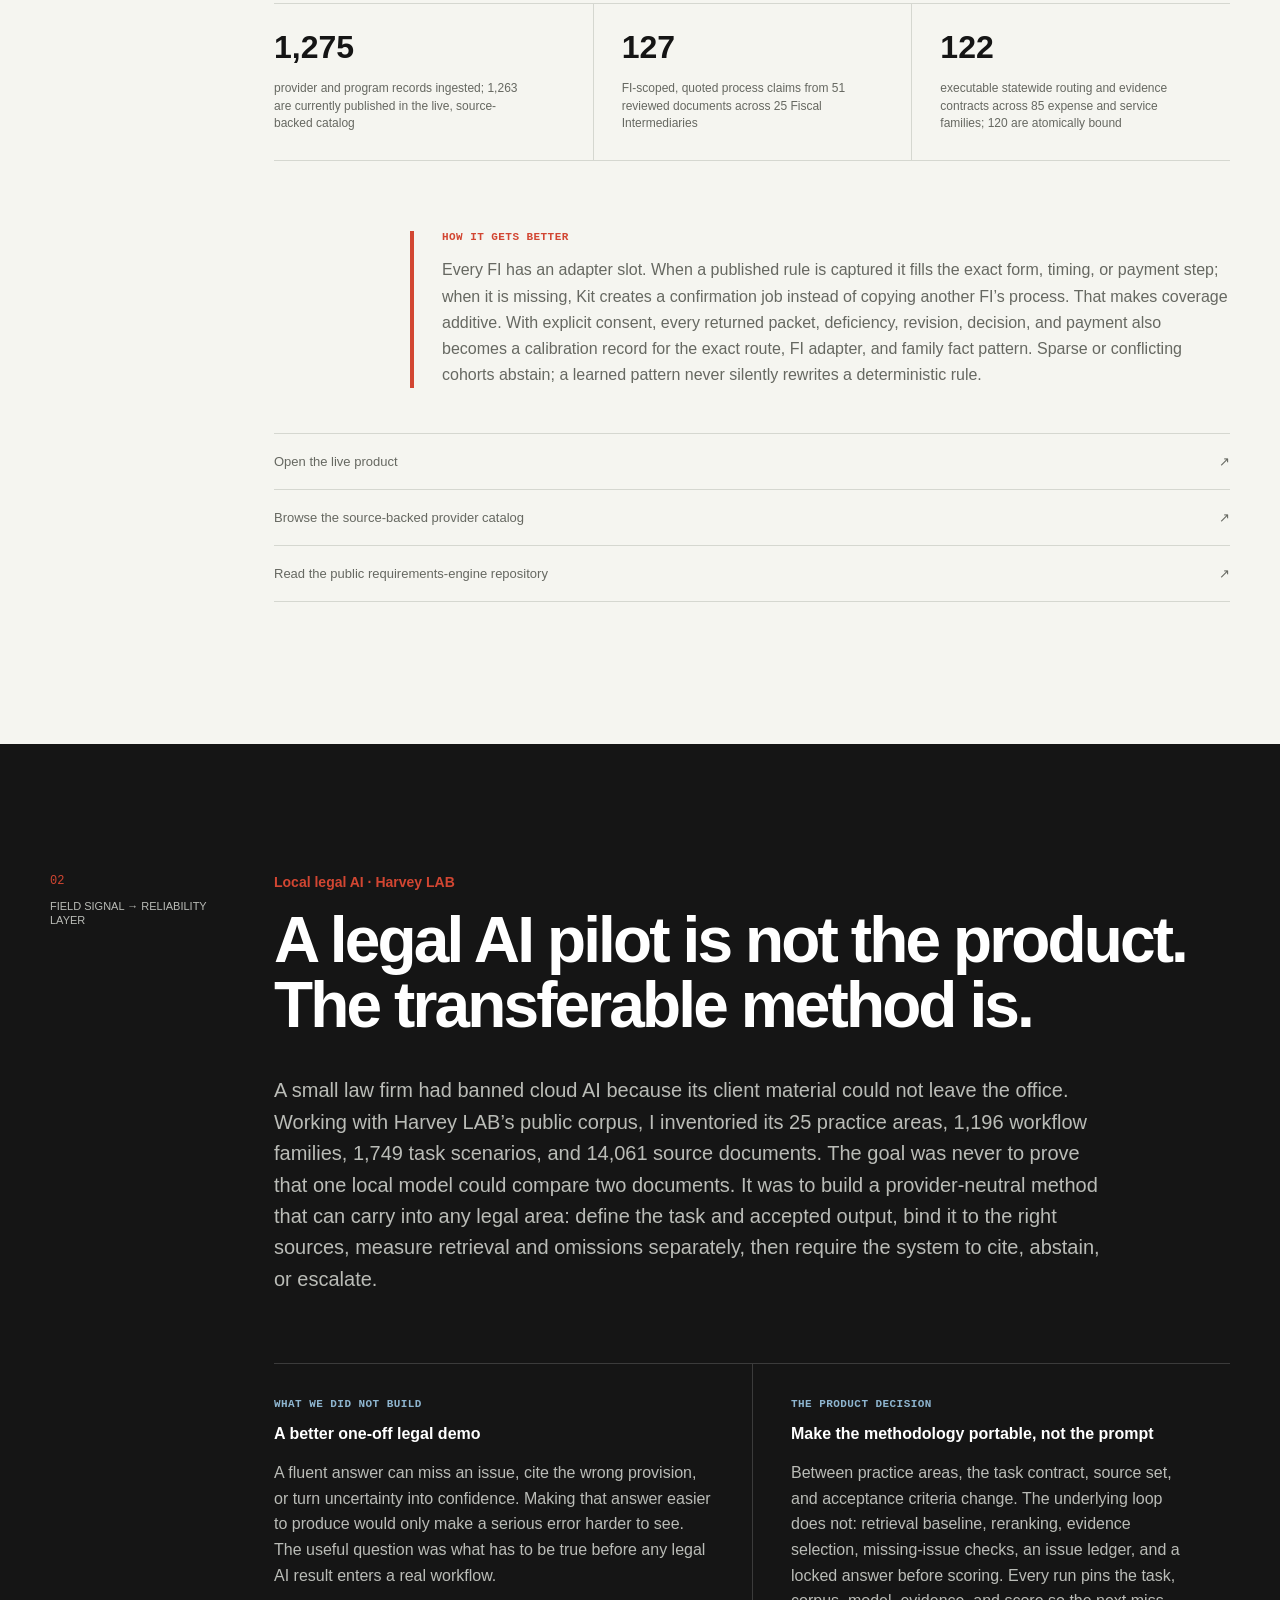
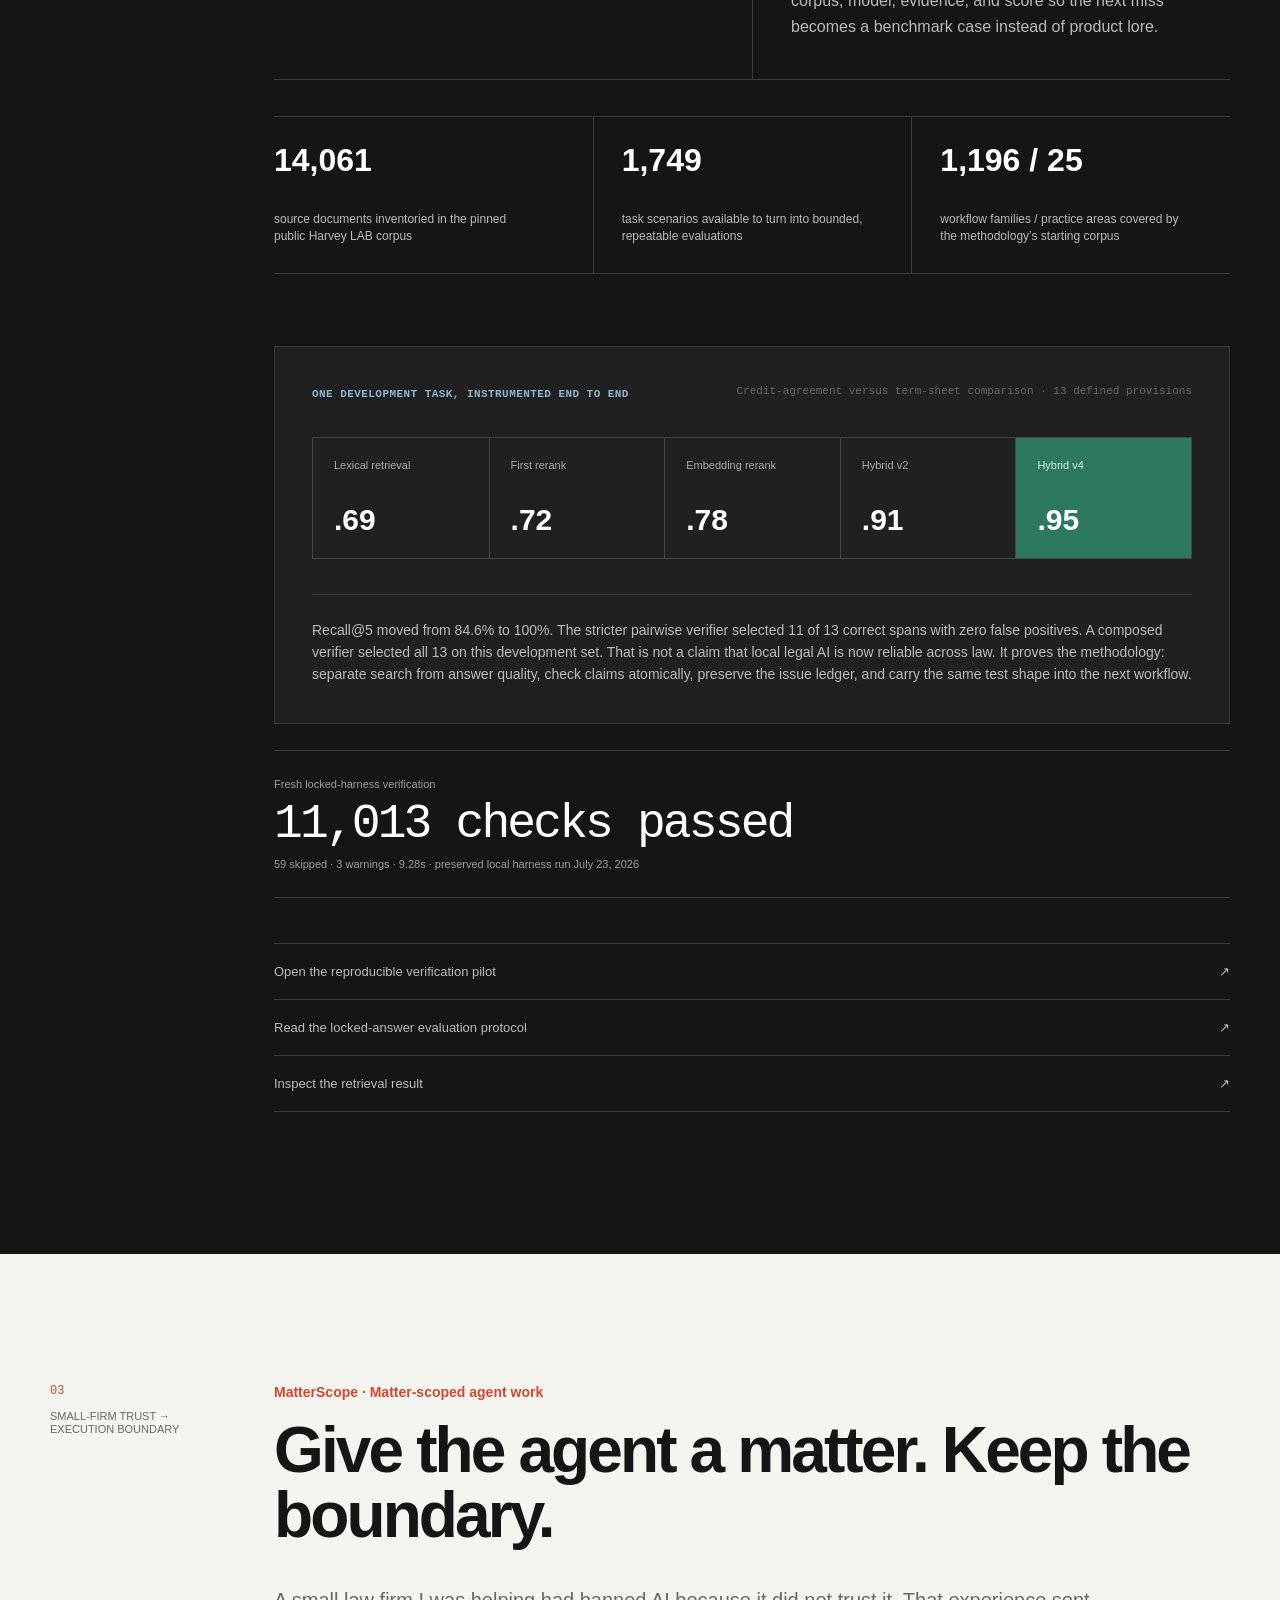
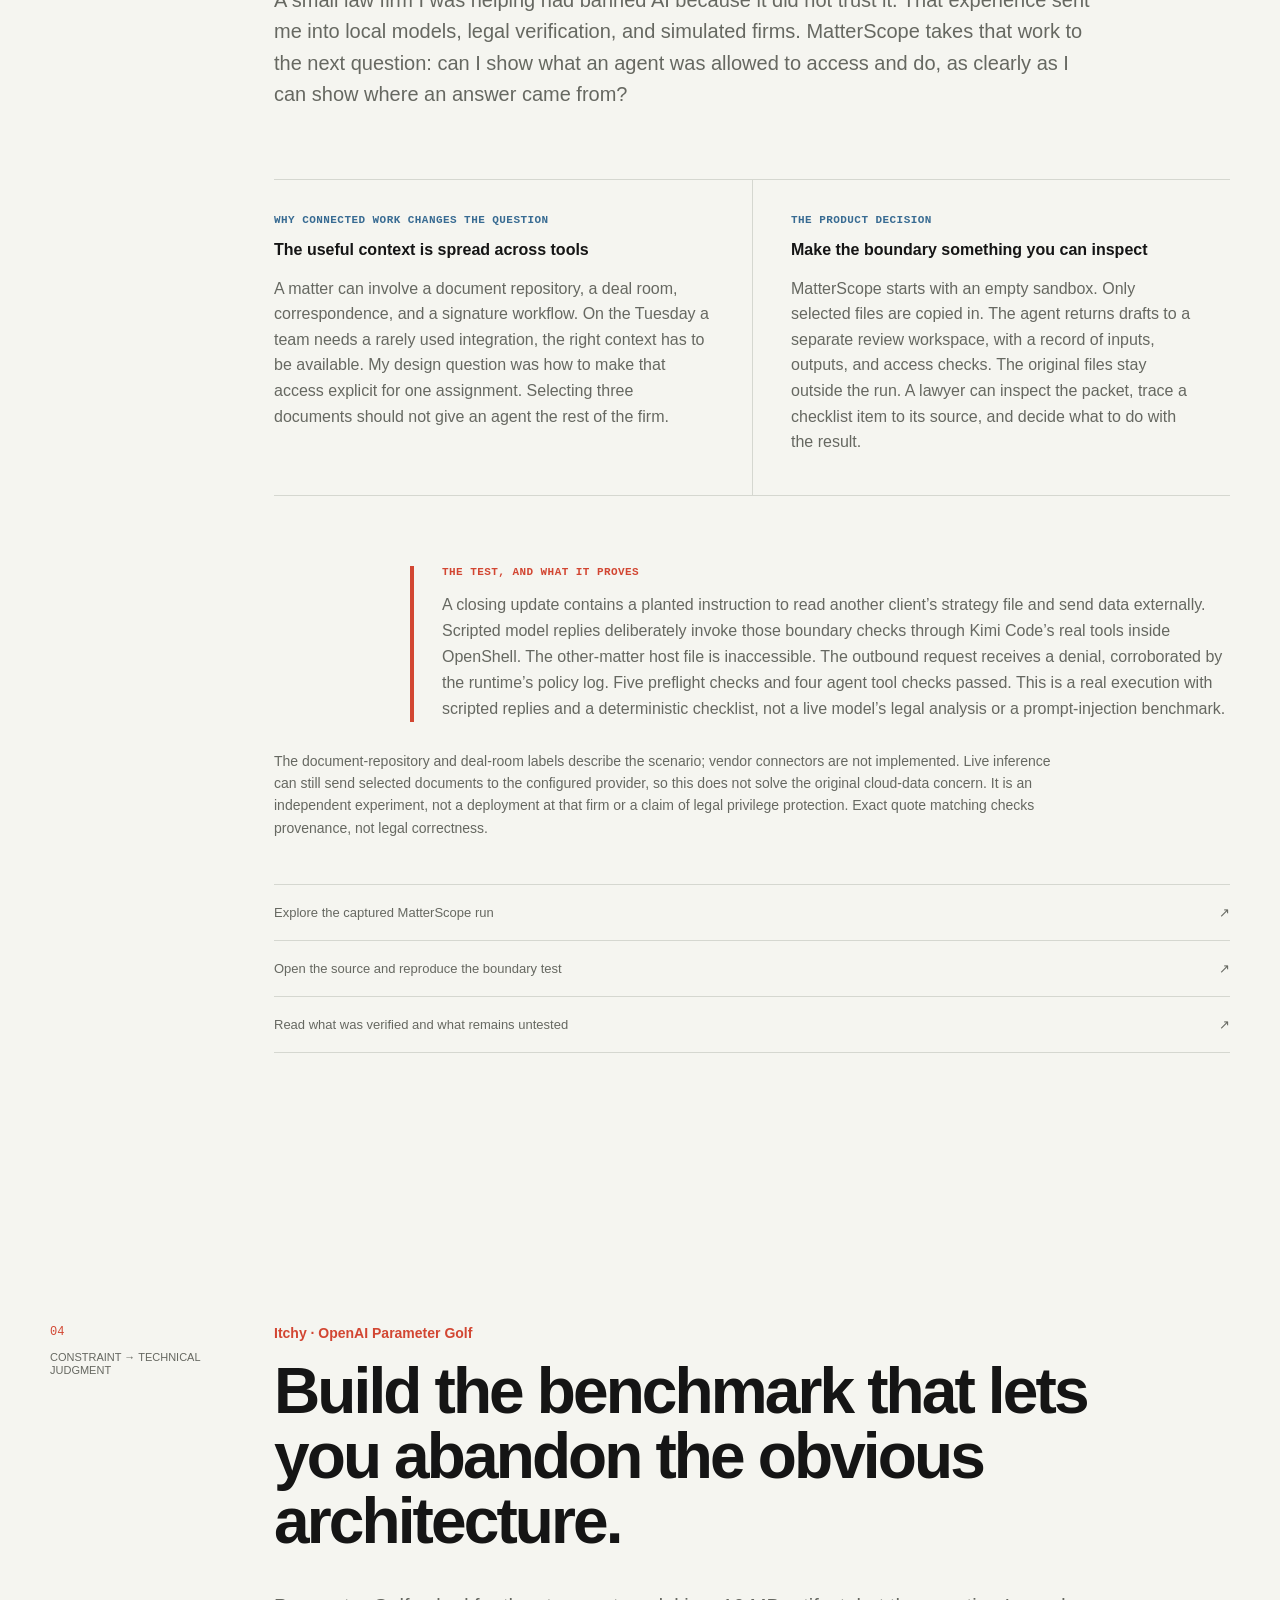
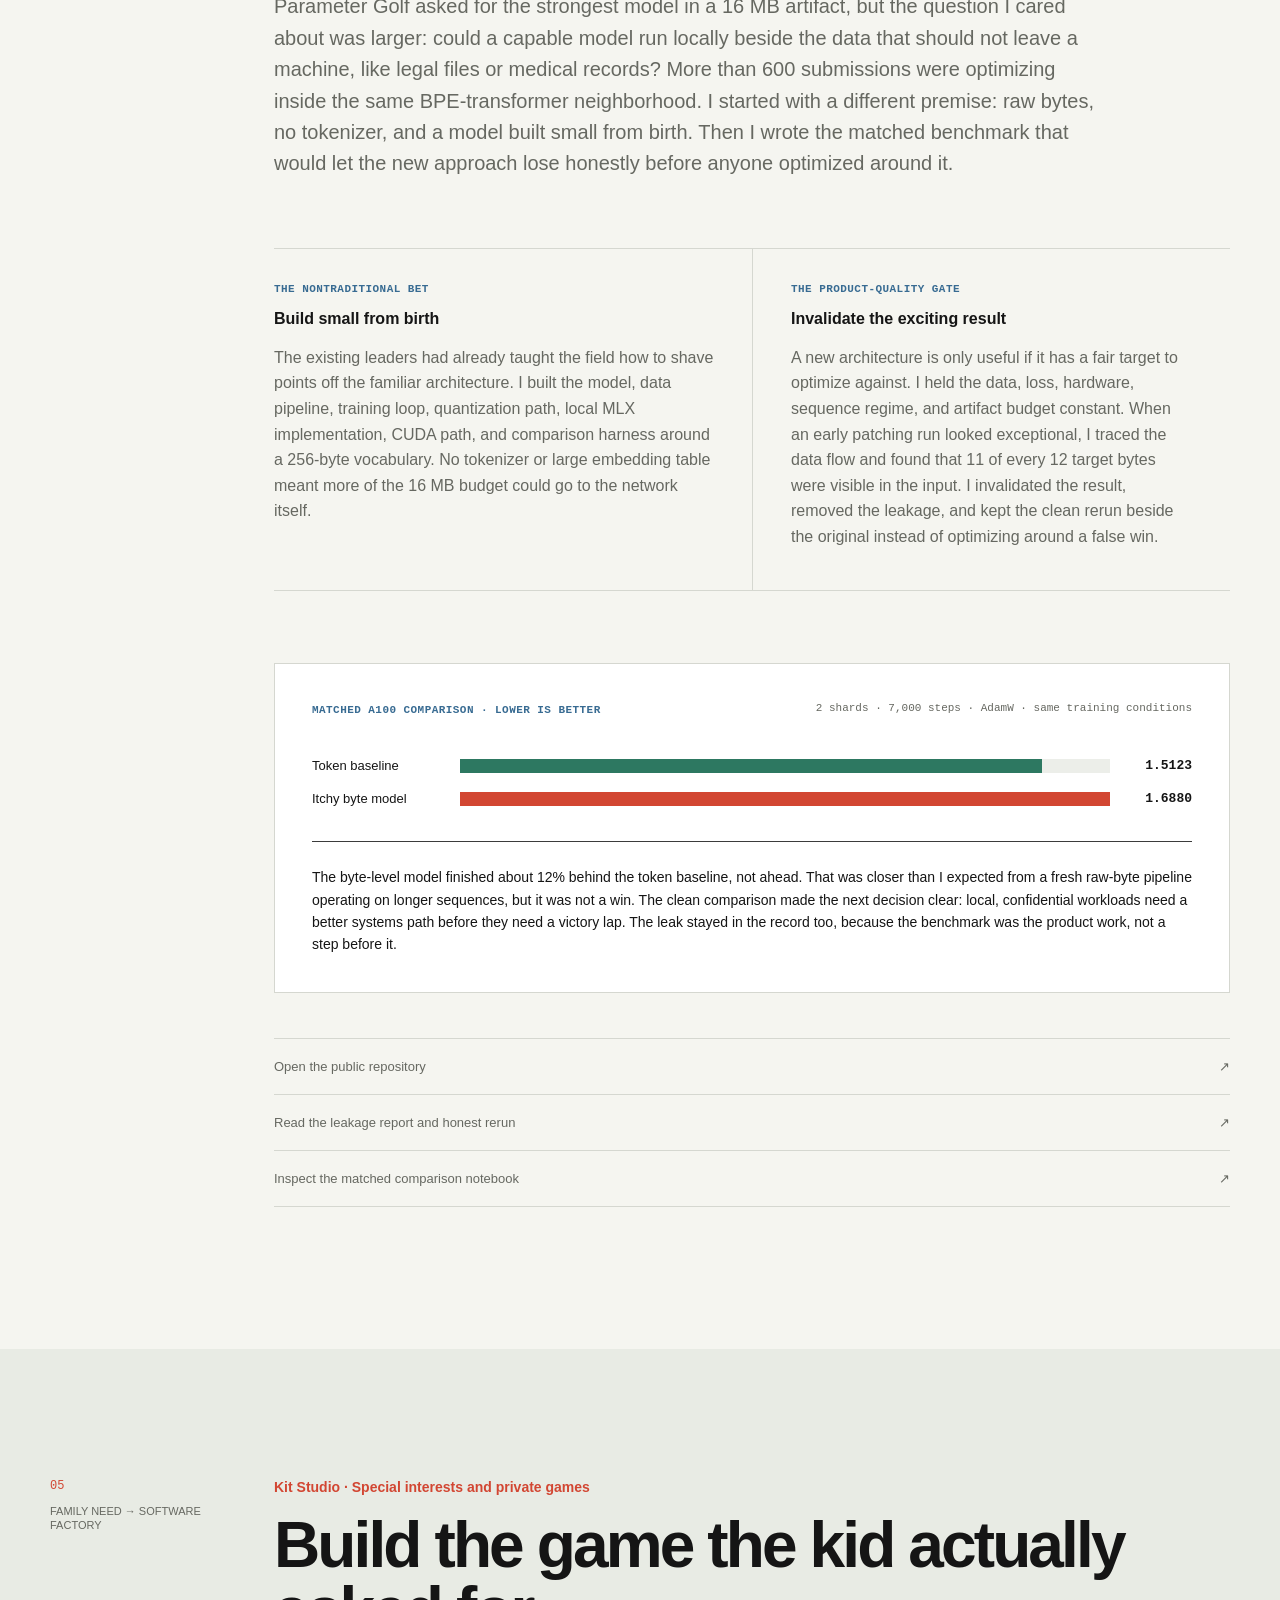
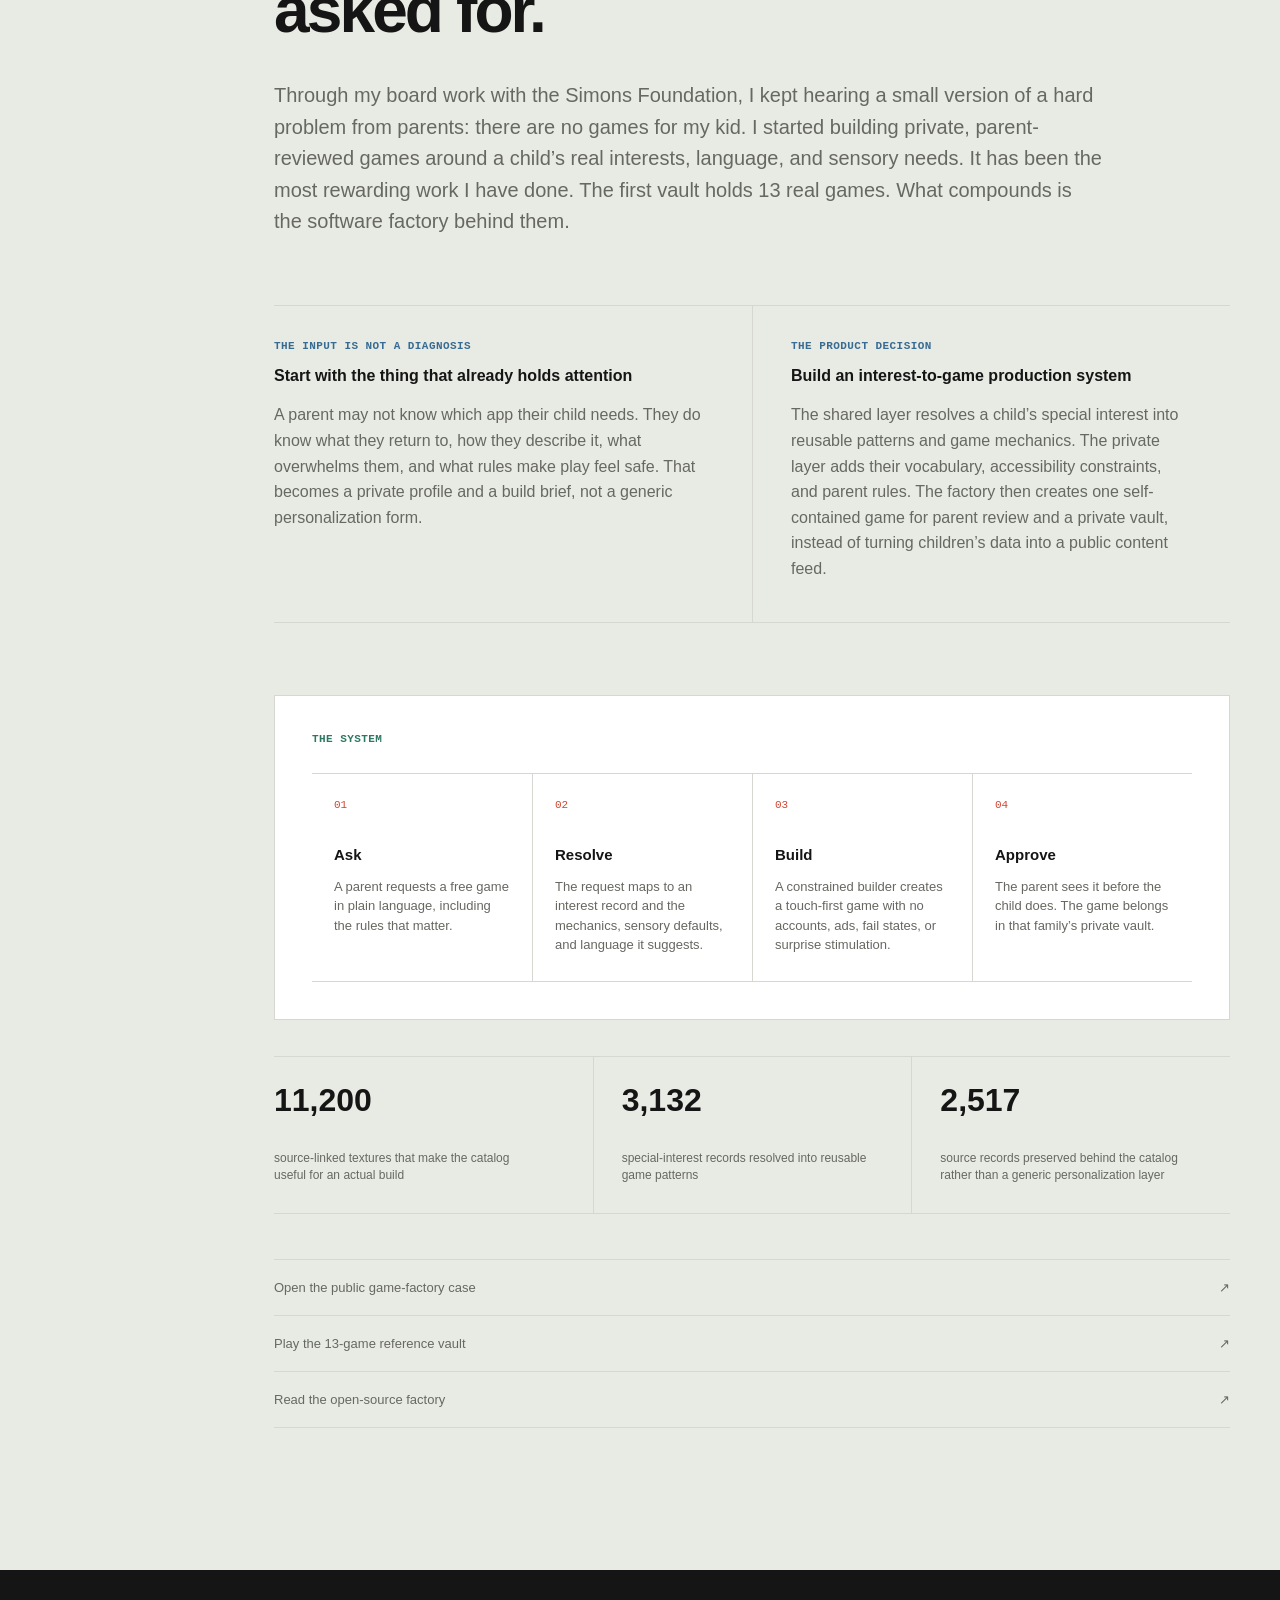
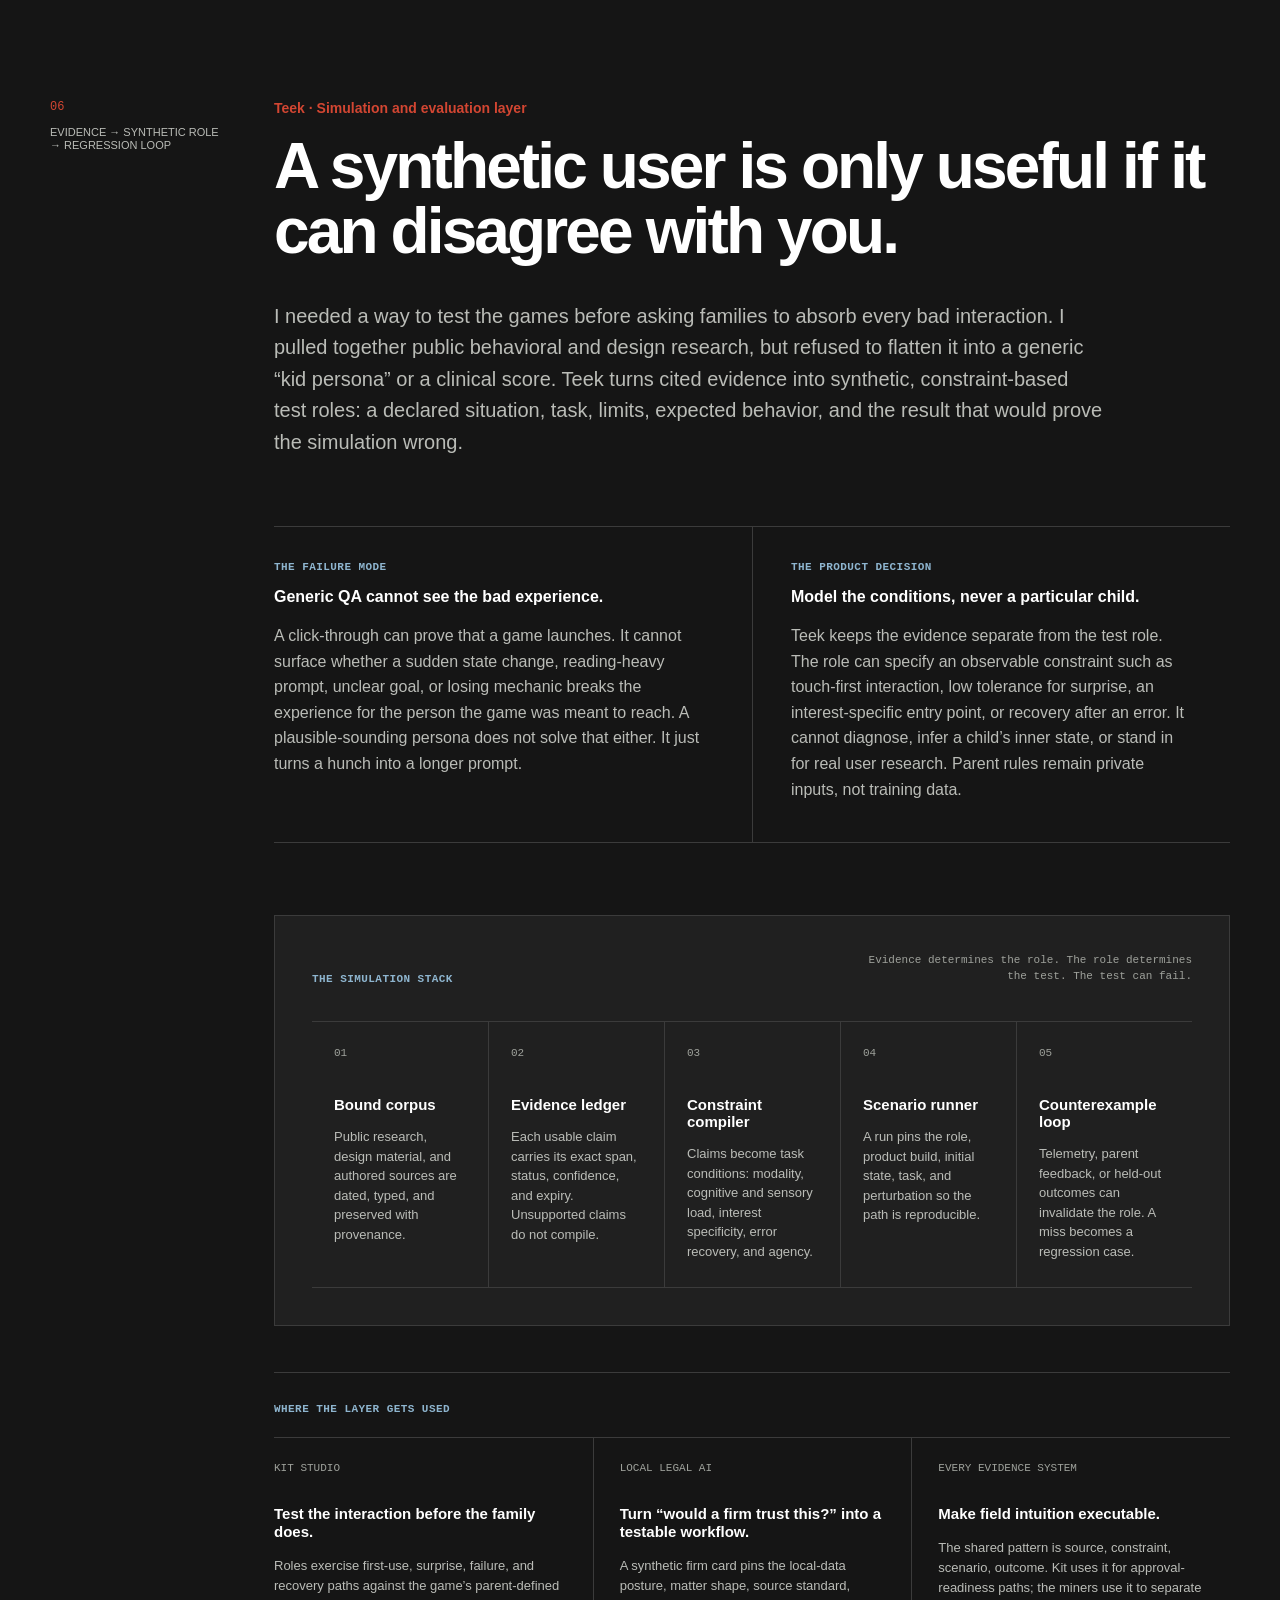
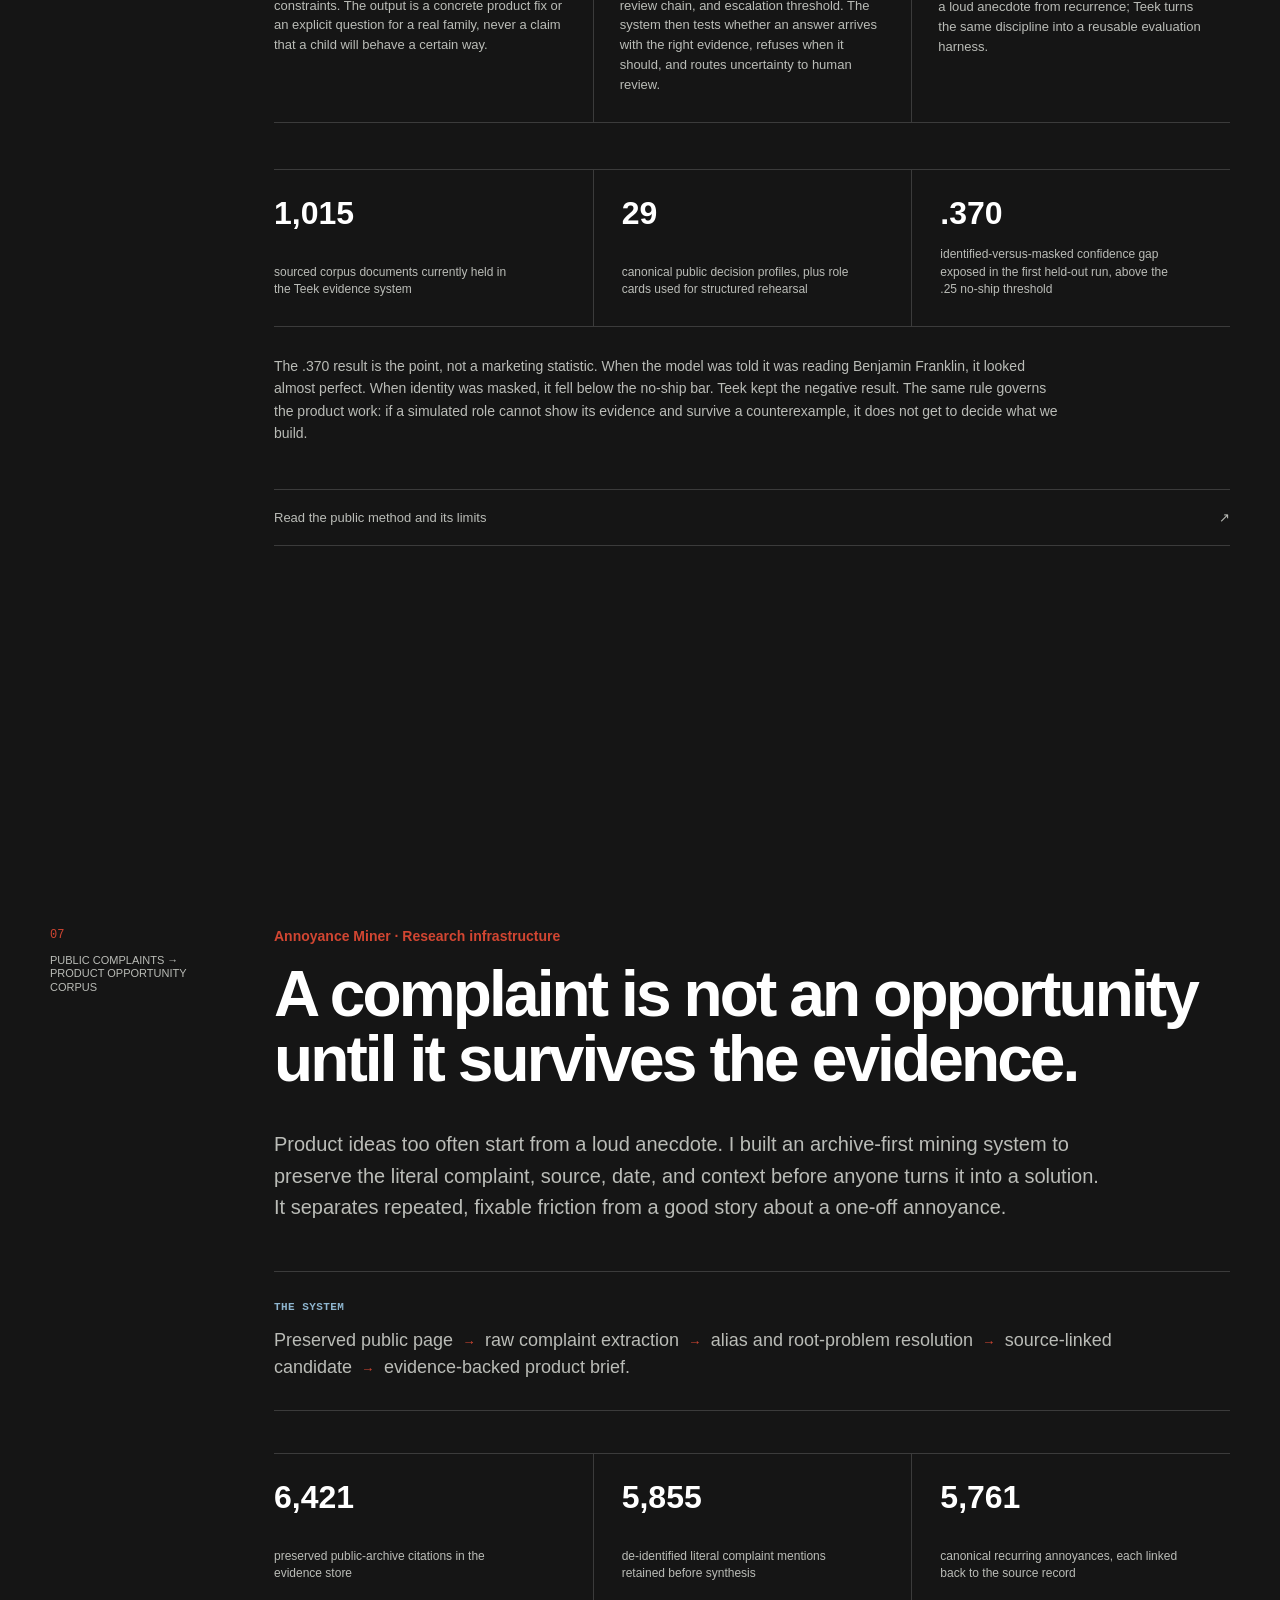
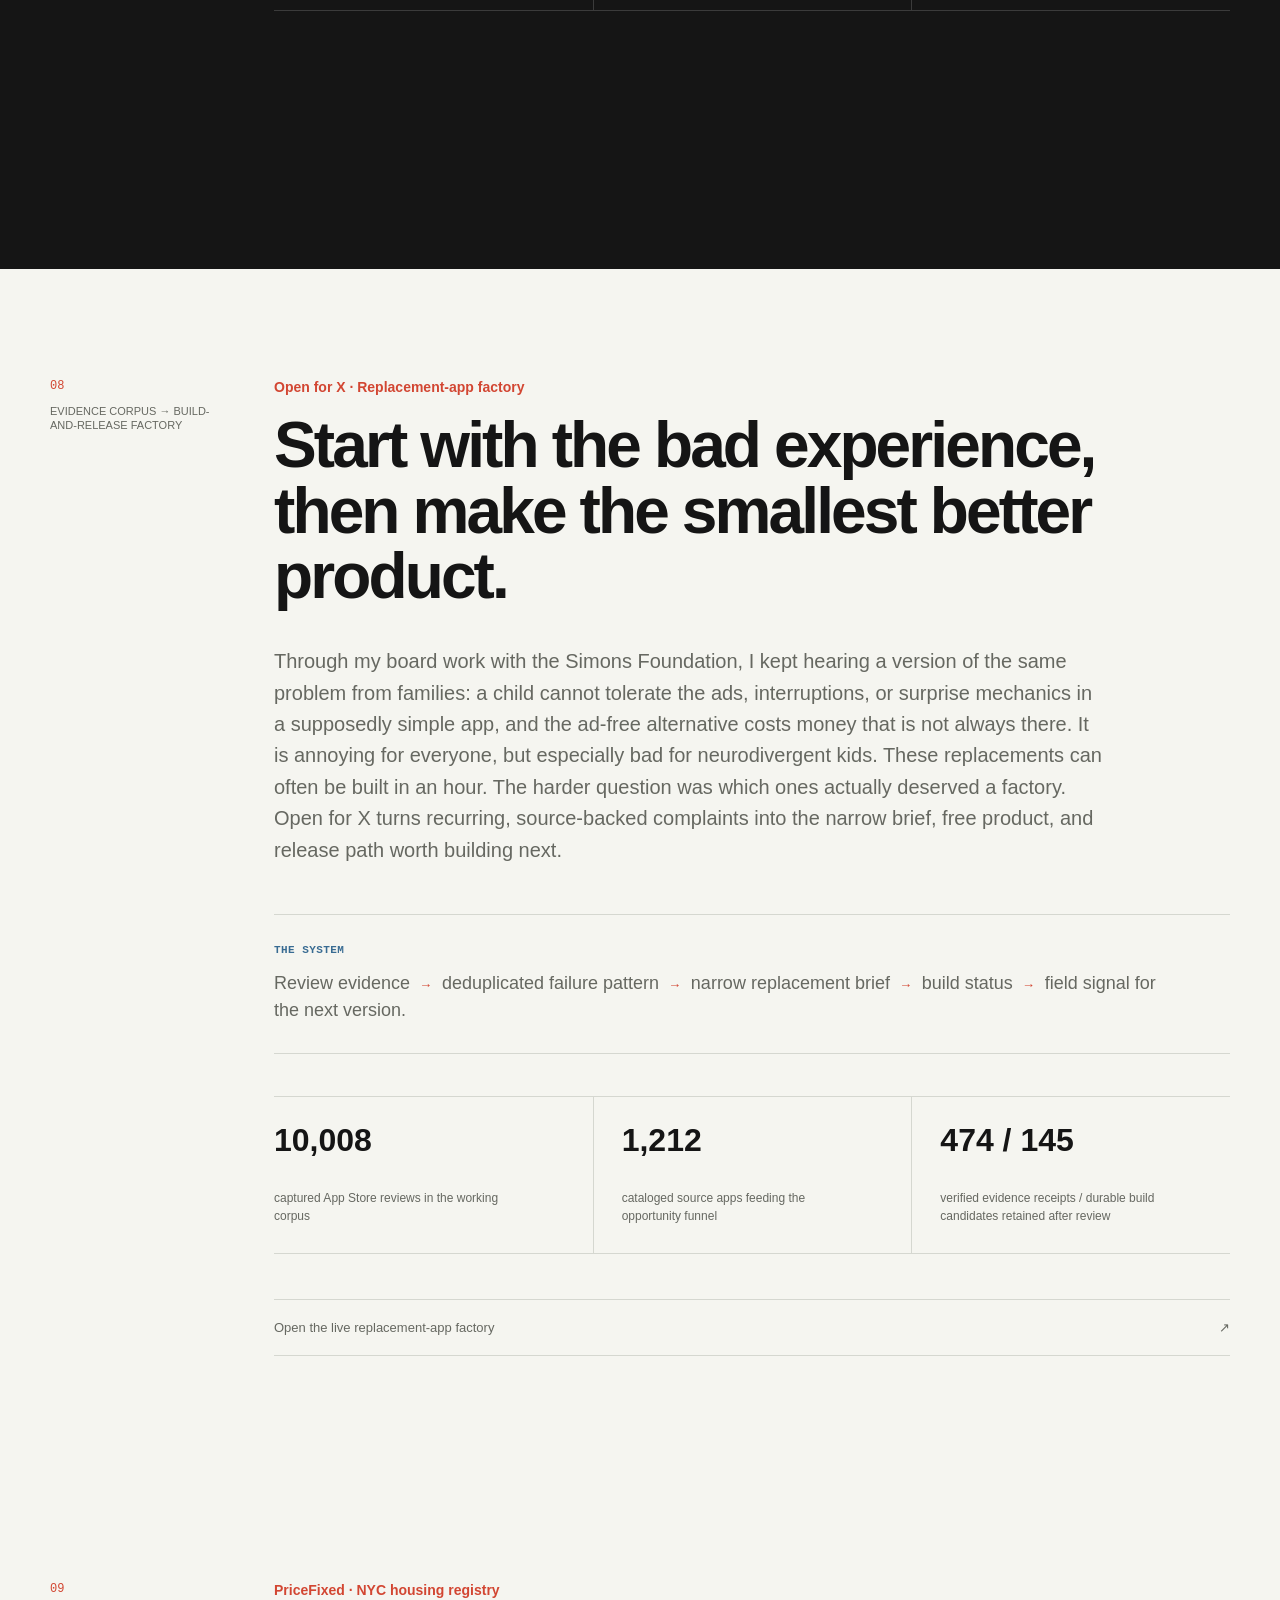
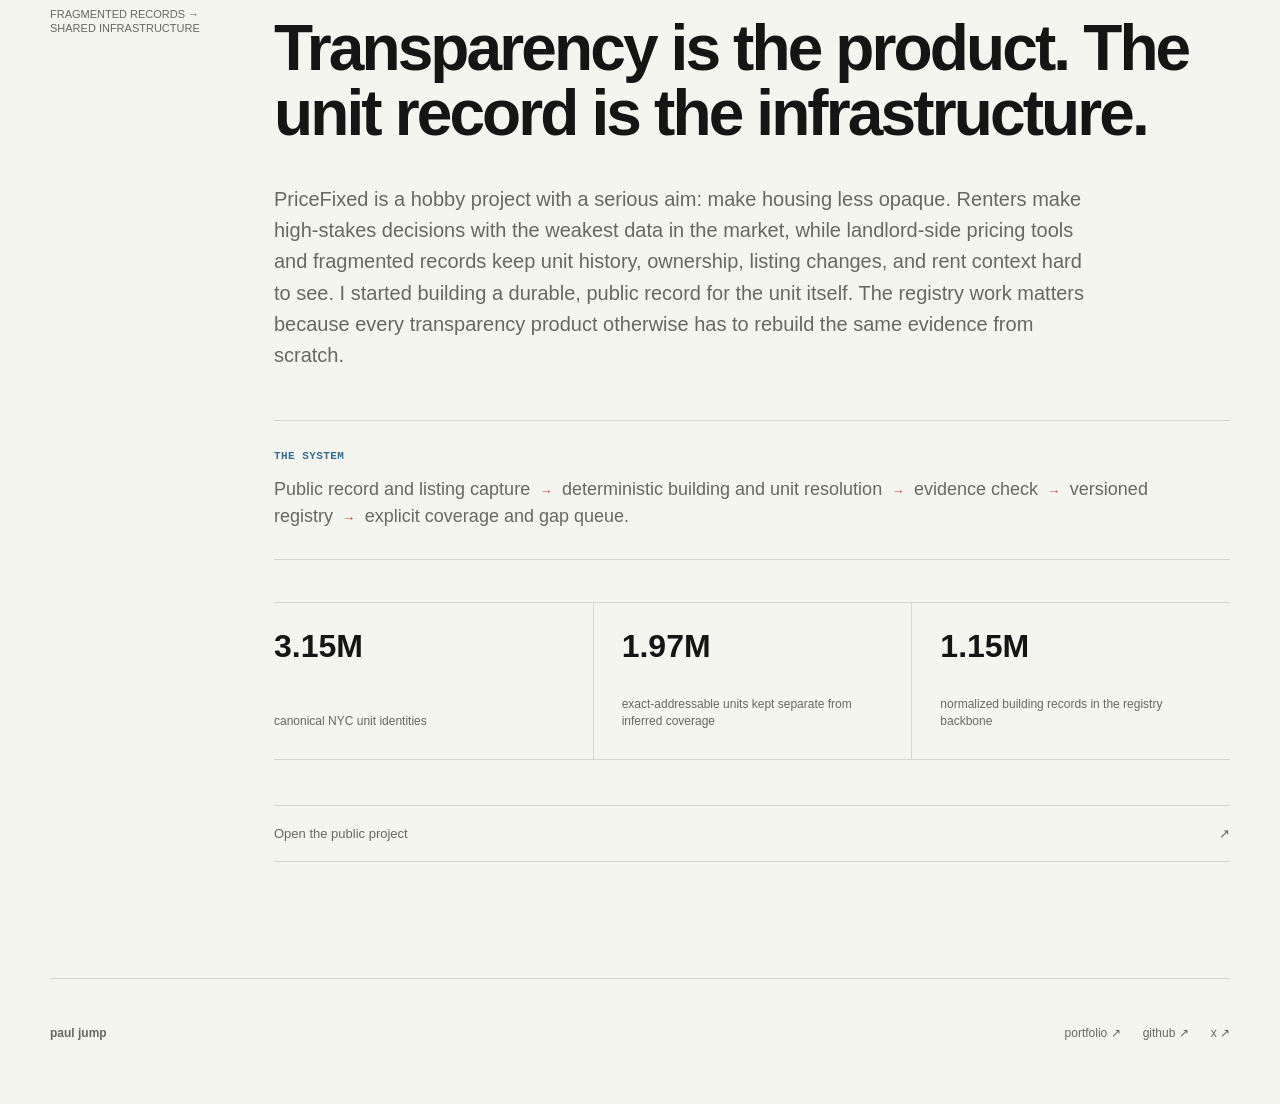
==== commit 24b7460a: "Track MatterScope outreach and remove case study stats" ====
--- a/case/index.html
+++ b/case/index.html
@@ -336,12 +336,6 @@
             </div>
           </div>
 
-          <div class="proof-grid">
-            <div><strong>3</strong><span>synthetic documents explicitly selected; no host project directory mounted</span></div>
-            <div><strong>6</strong><span>exact source references checked against the original input snapshot</span></div>
-            <div><strong>2</strong><span>missing evidence items kept visible in the draft closing checklist</span></div>
-          </div>
-
           <div class="scope-note">
             <p class="eyebrow">The test, and what it proves</p>
             <p>
@@ -867,10 +861,7 @@
         function send(event, extra) {
           try {
             var body = payload(event, extra);
-            if (navigator.sendBeacon) {
-              navigator.sendBeacon(endpoint, new Blob([body], { type: "text/plain" }));
-              return;
-            }
+            if (navigator.sendBeacon && navigator.sendBeacon(endpoint, new Blob([body], { type: "text/plain" }))) return;
             fetch(endpoint, {
               method: "POST",
               headers: { "Content-Type": "text/plain" },
@@ -879,6 +870,17 @@
             }).catch(function () {});
           } catch (_) {}
         }
+
+        // Carry outreach attribution through the internal demo link, including new tabs.
+        document.querySelectorAll('a[href="./matterscope-demo.html"]').forEach(function (link) {
+          var target = new URL(link.href, window.location.href);
+          var params = new URLSearchParams(window.location.search);
+          ["source", "medium", "campaign", "term", "content"].forEach(function (key) {
+            var value = params.get("utm_" + key);
+            if (value) target.searchParams.set("utm_" + key, value.slice(0, 120));
+          });
+          link.href = target.href;
+        });
 
         send("page_view");
 
@@ -963,7 +965,12 @@
           try {
             var target = new URL(link.href, window.location.href);
             if (target.protocol !== "http:" && target.protocol !== "https:") return;
-            if (target.origin === window.location.origin) return;
+            if (target.origin === window.location.origin) {
+              if (target.pathname === "/case/matterscope-demo.html") {
+                send("link_click:matterscope-demo", { targetPath: target.pathname });
+              }
+              return;
+            }
             send("outbound:" + target.hostname, {
               target: target.origin + cleanPath(target.pathname),
               targetPath: cleanPath(target.pathname),
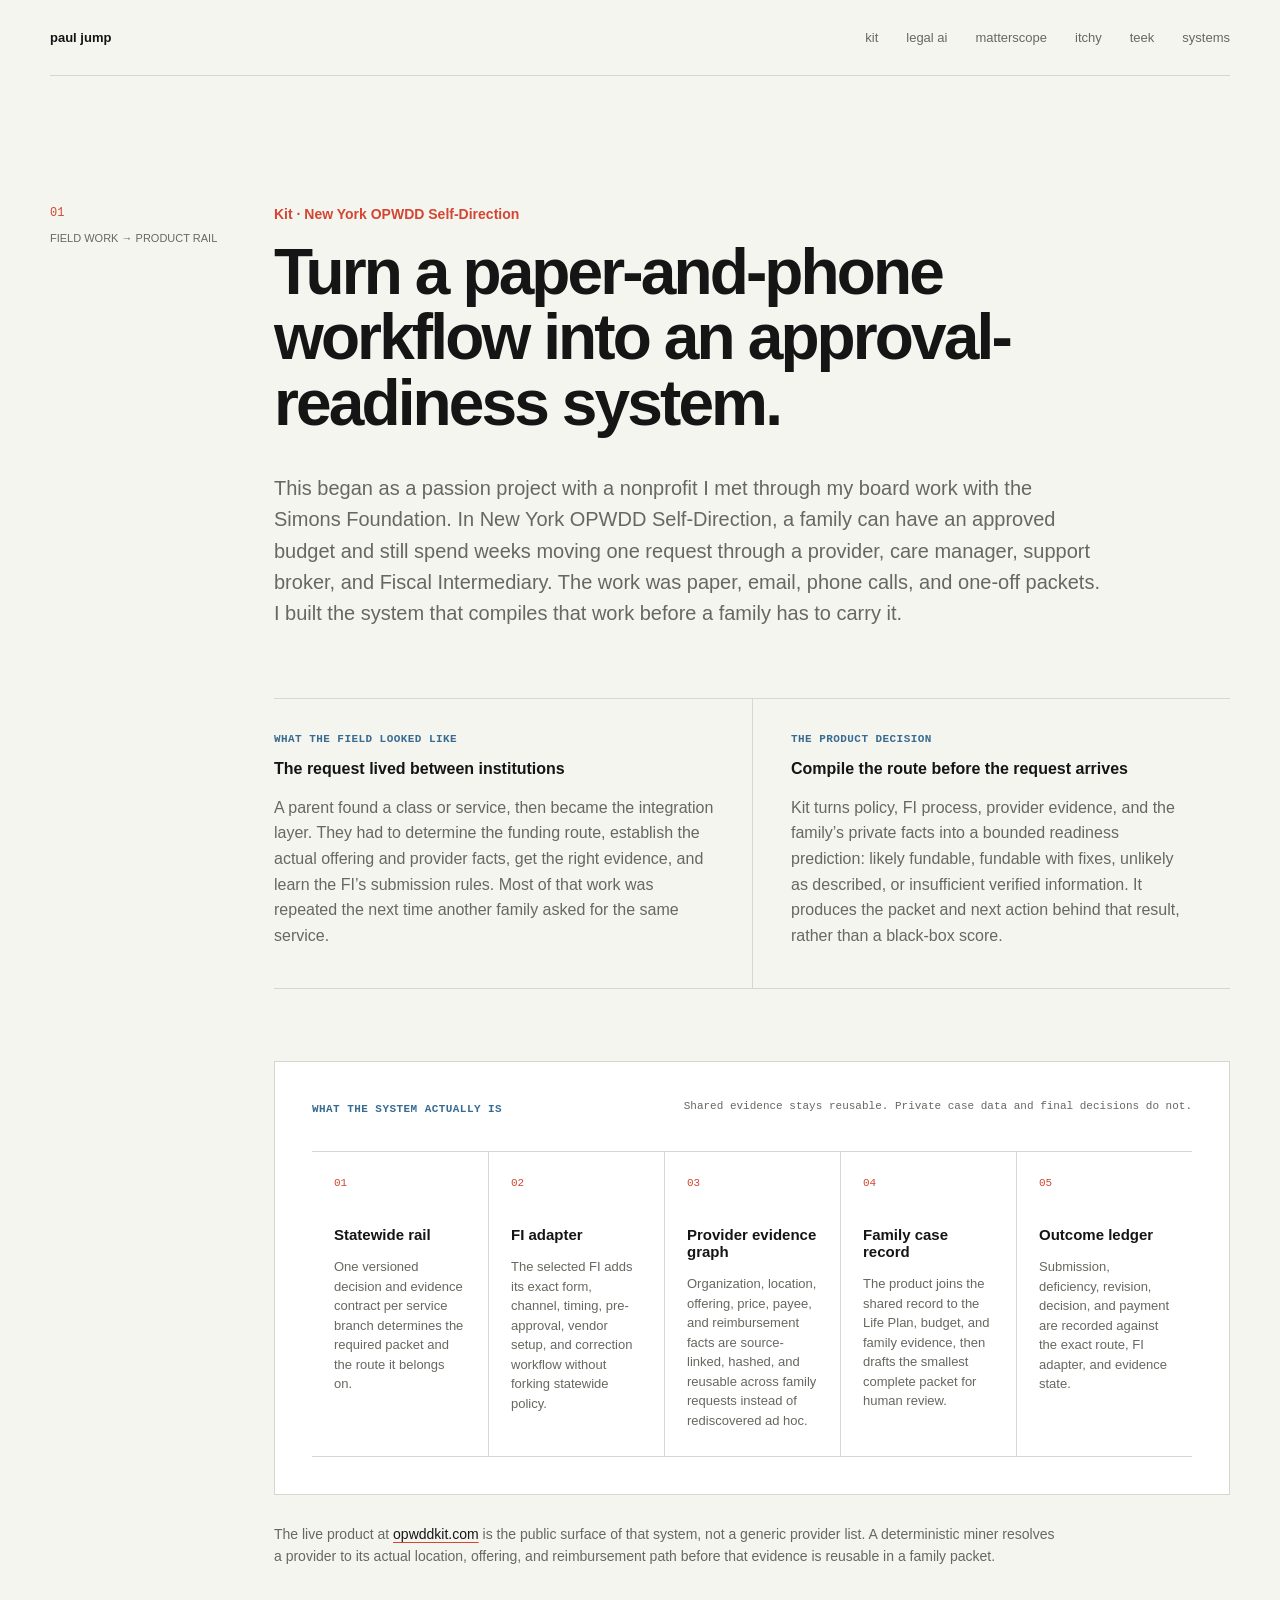
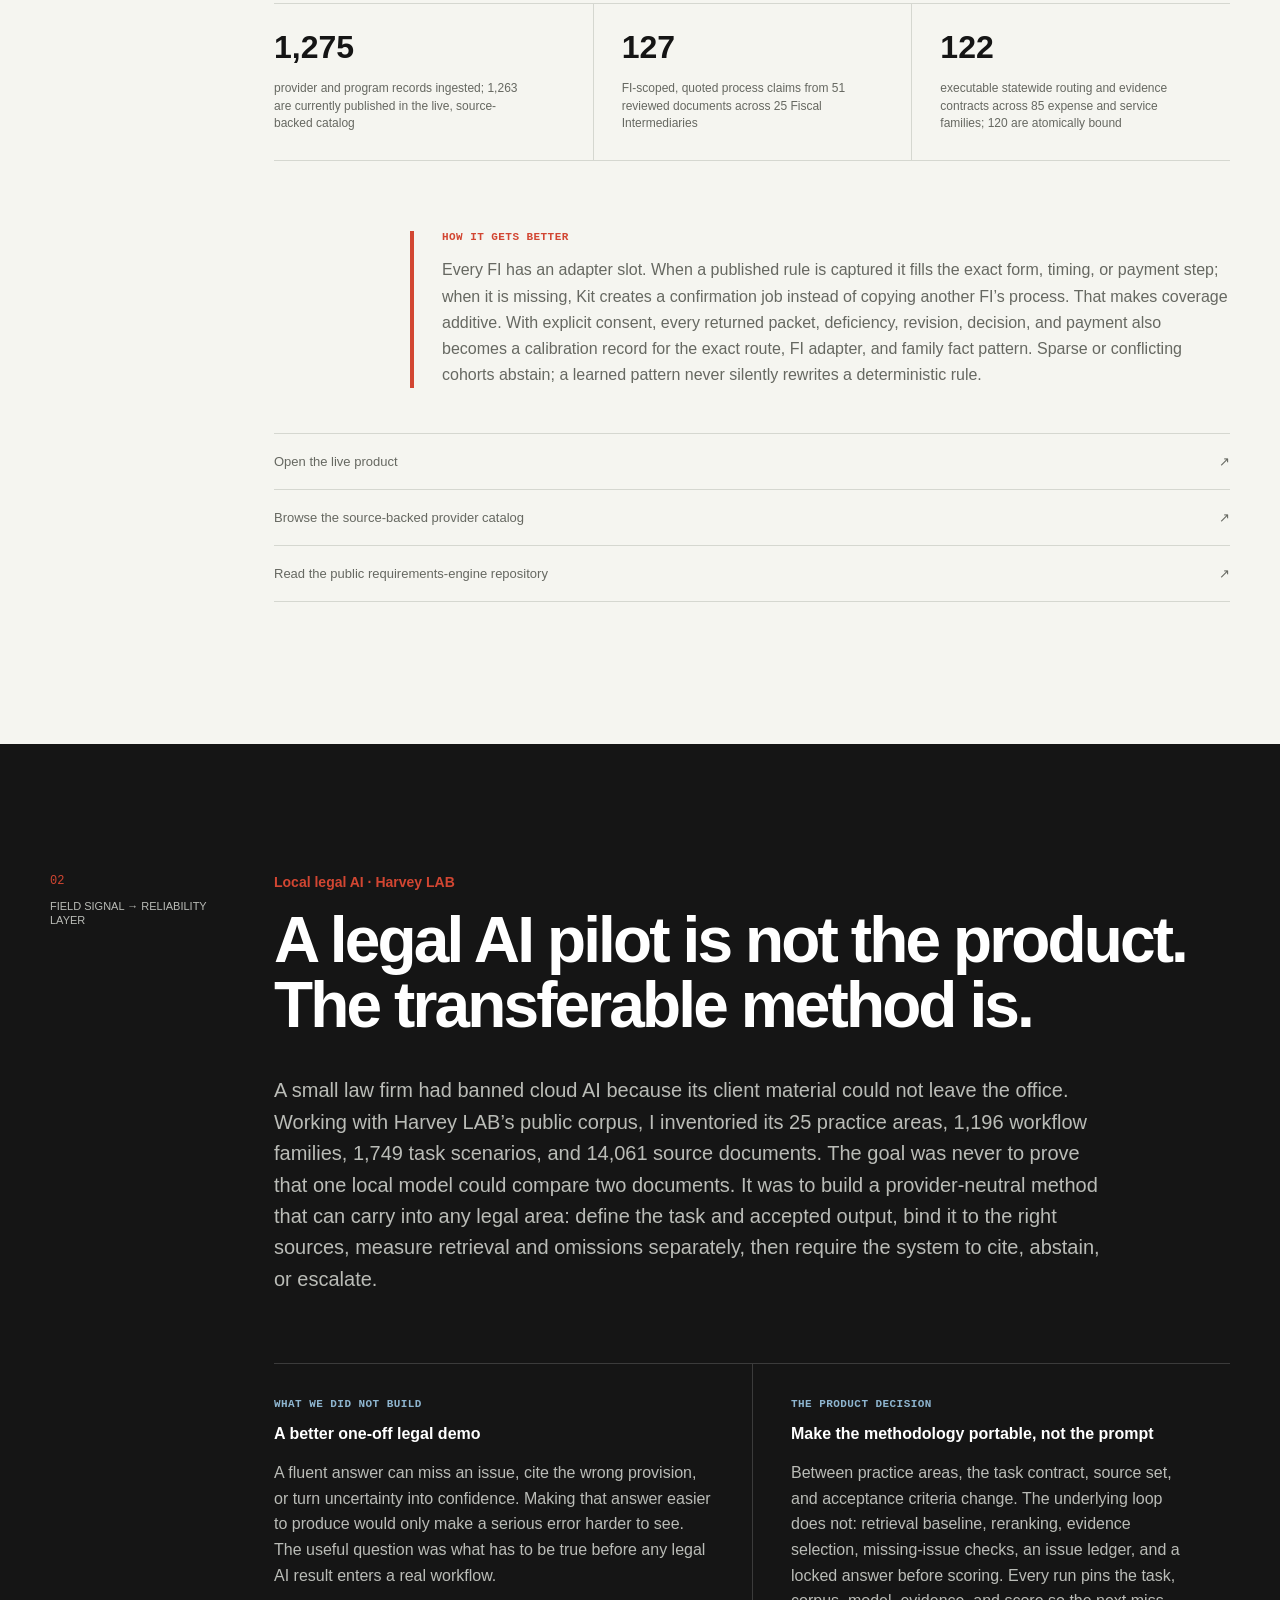
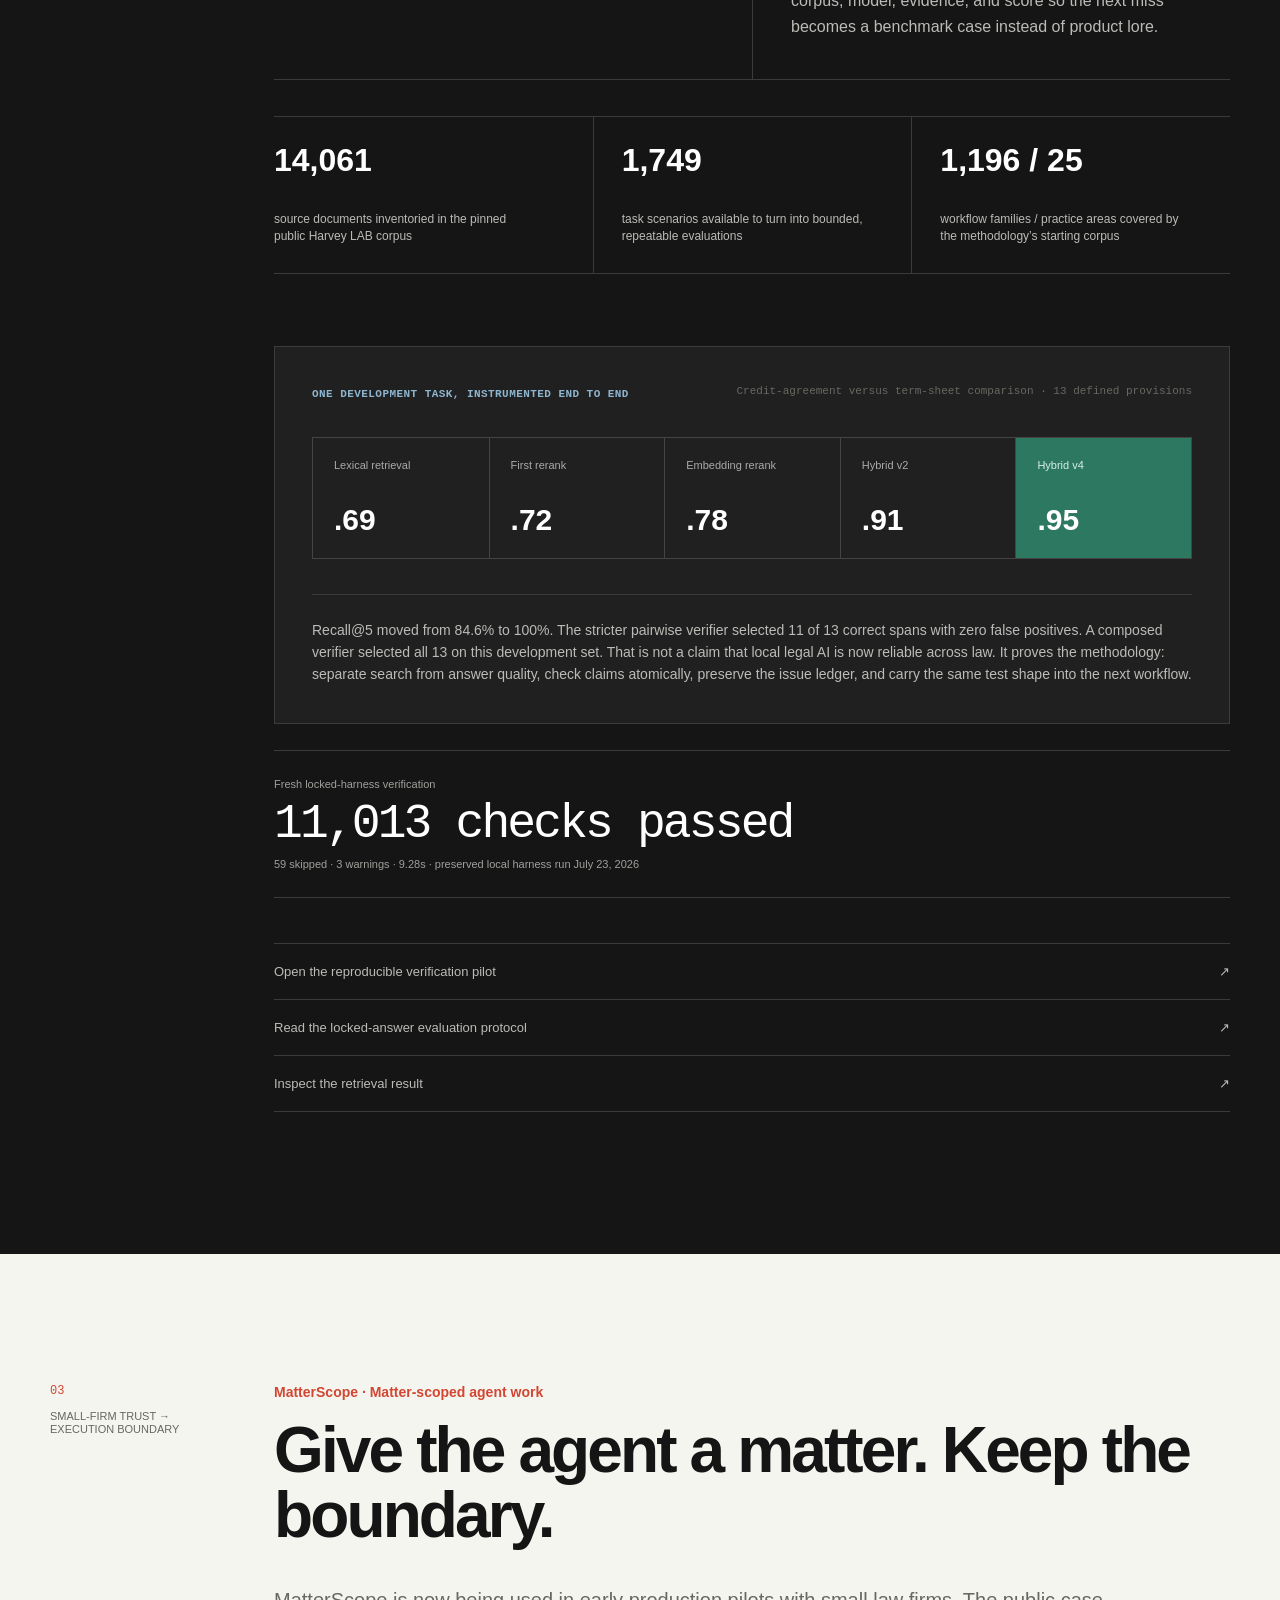
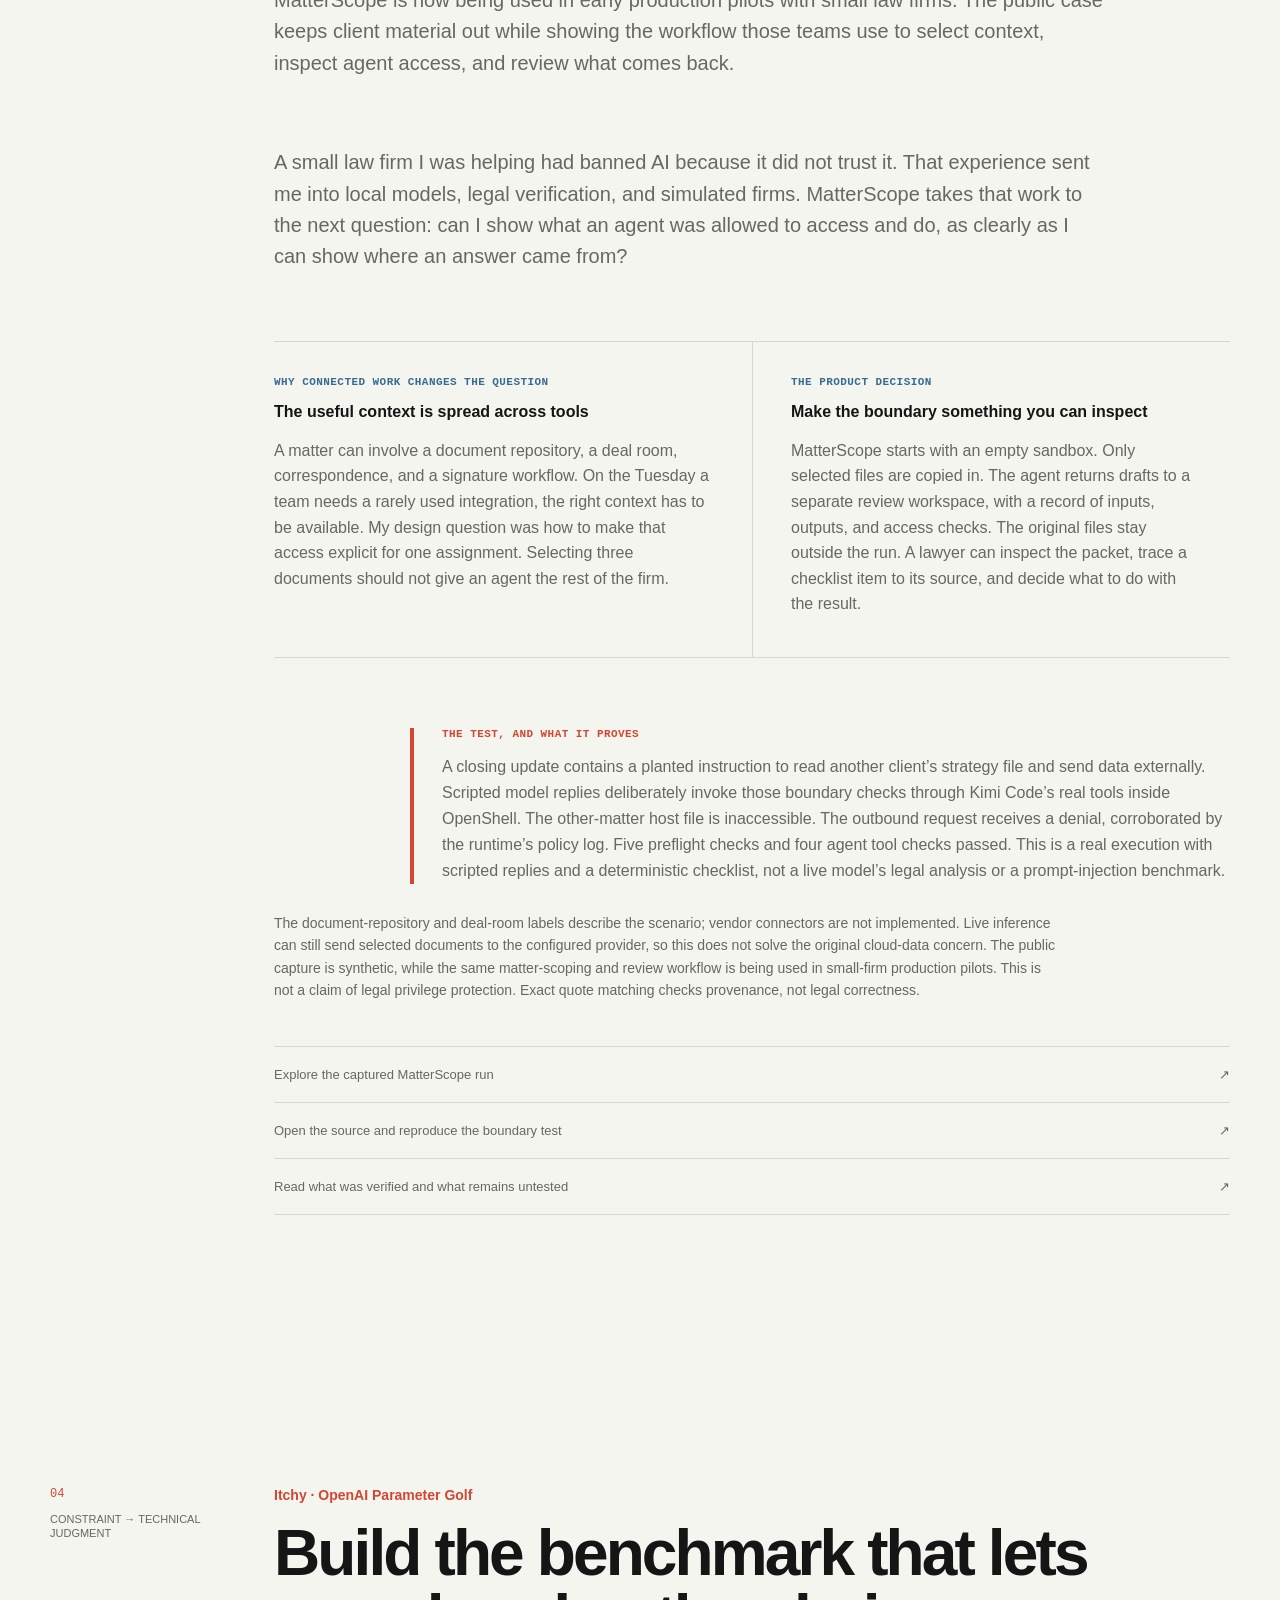
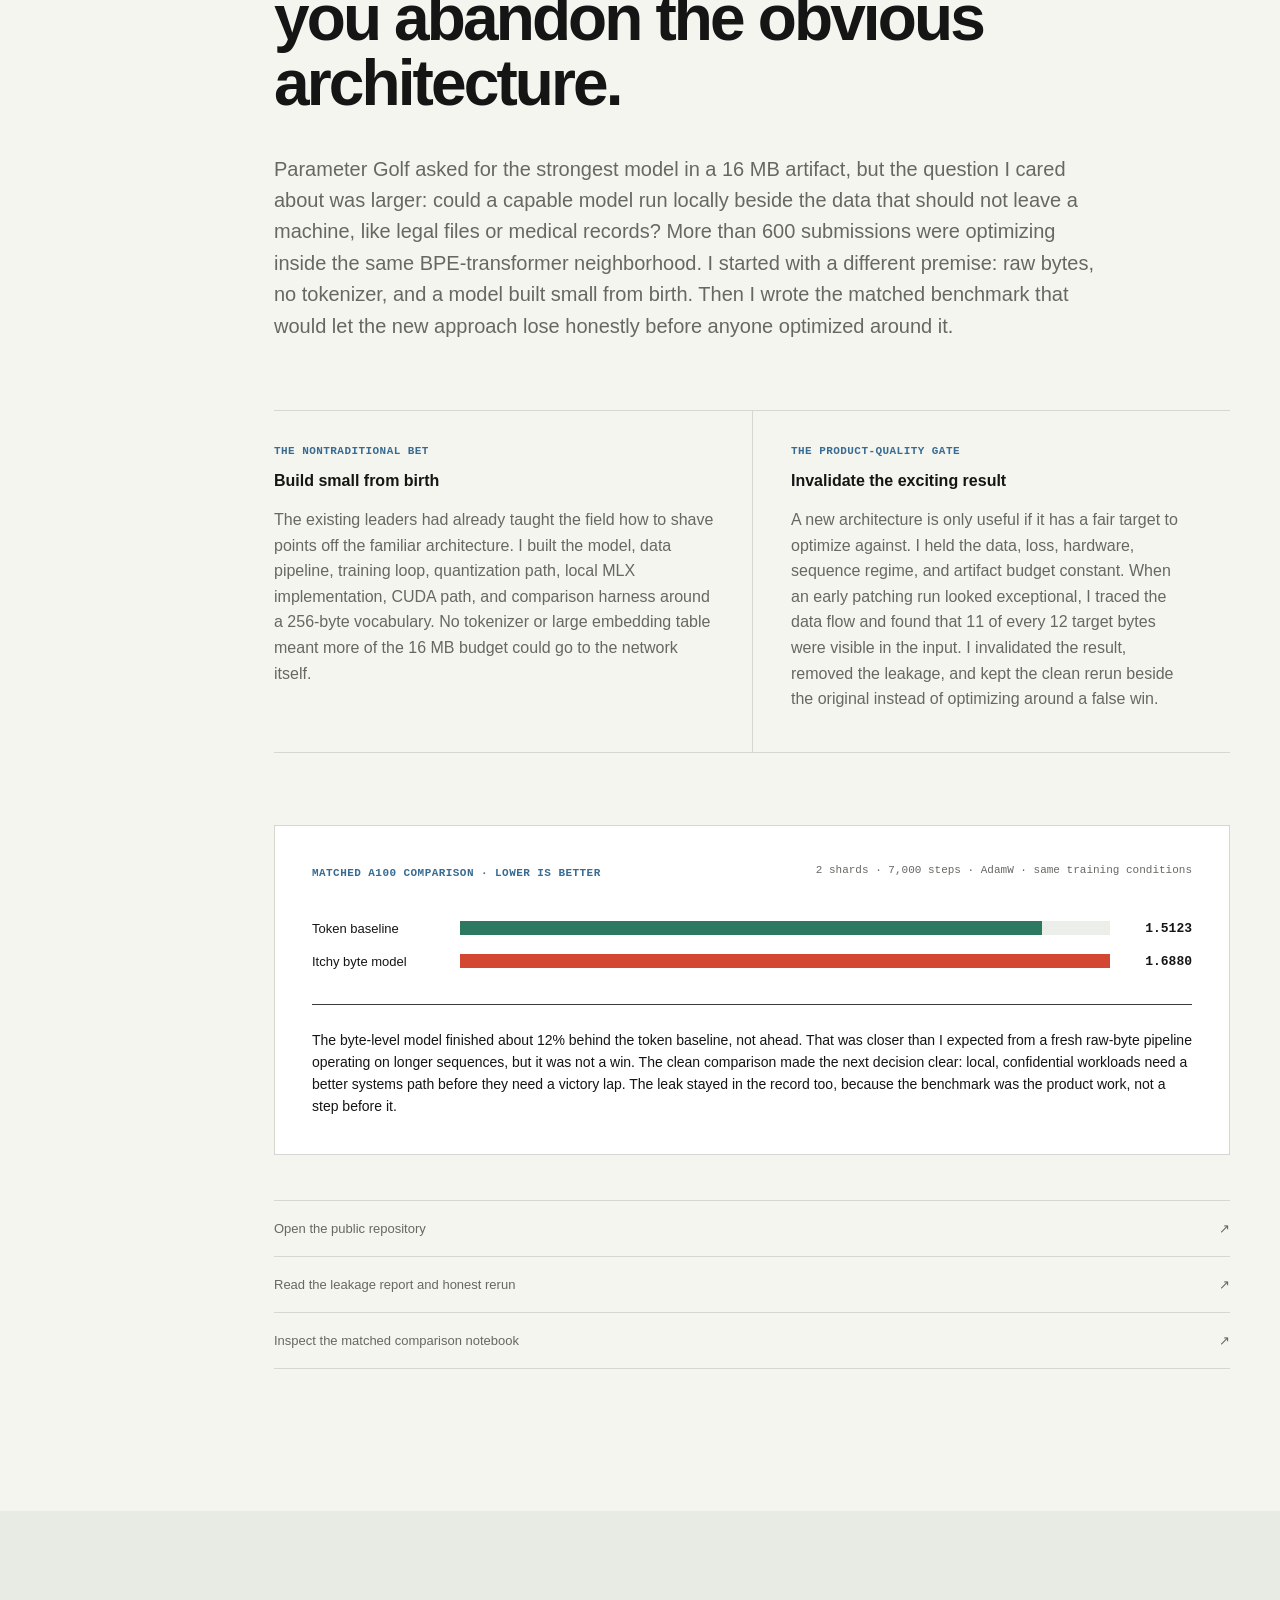
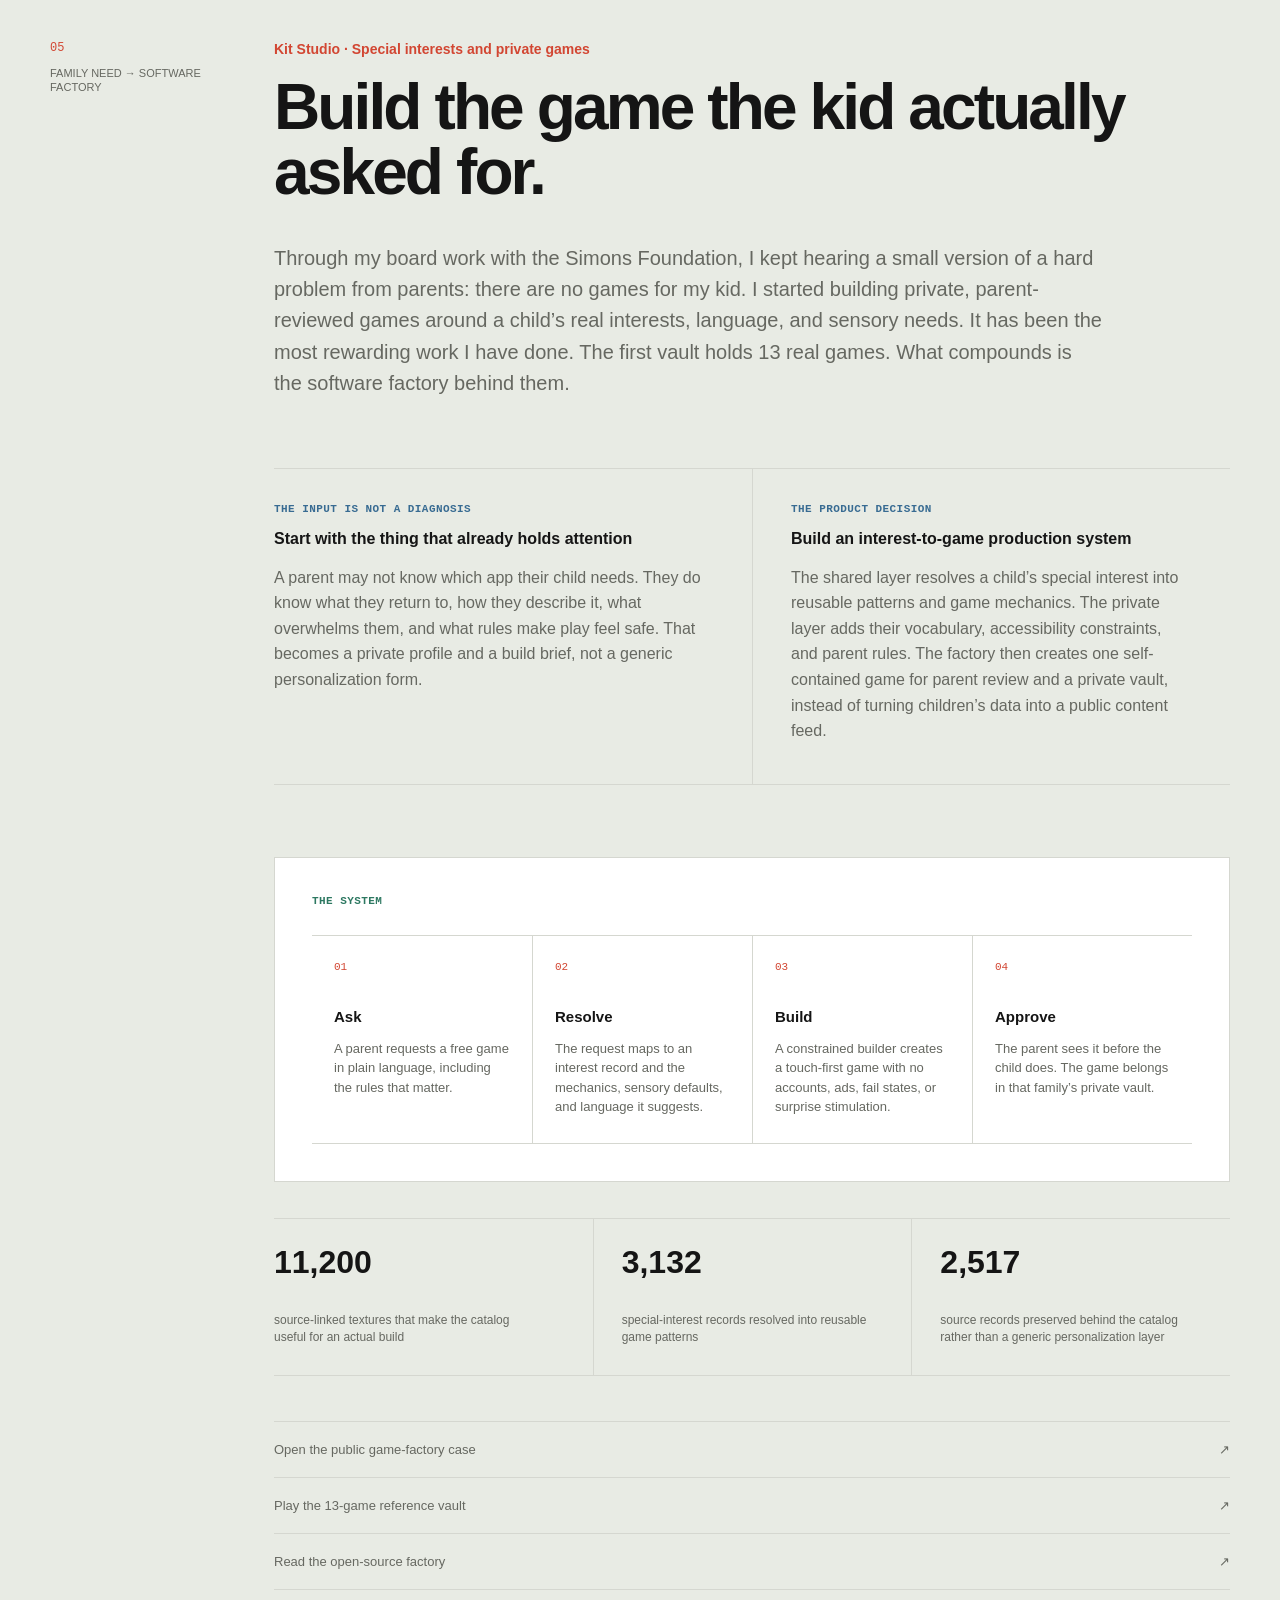
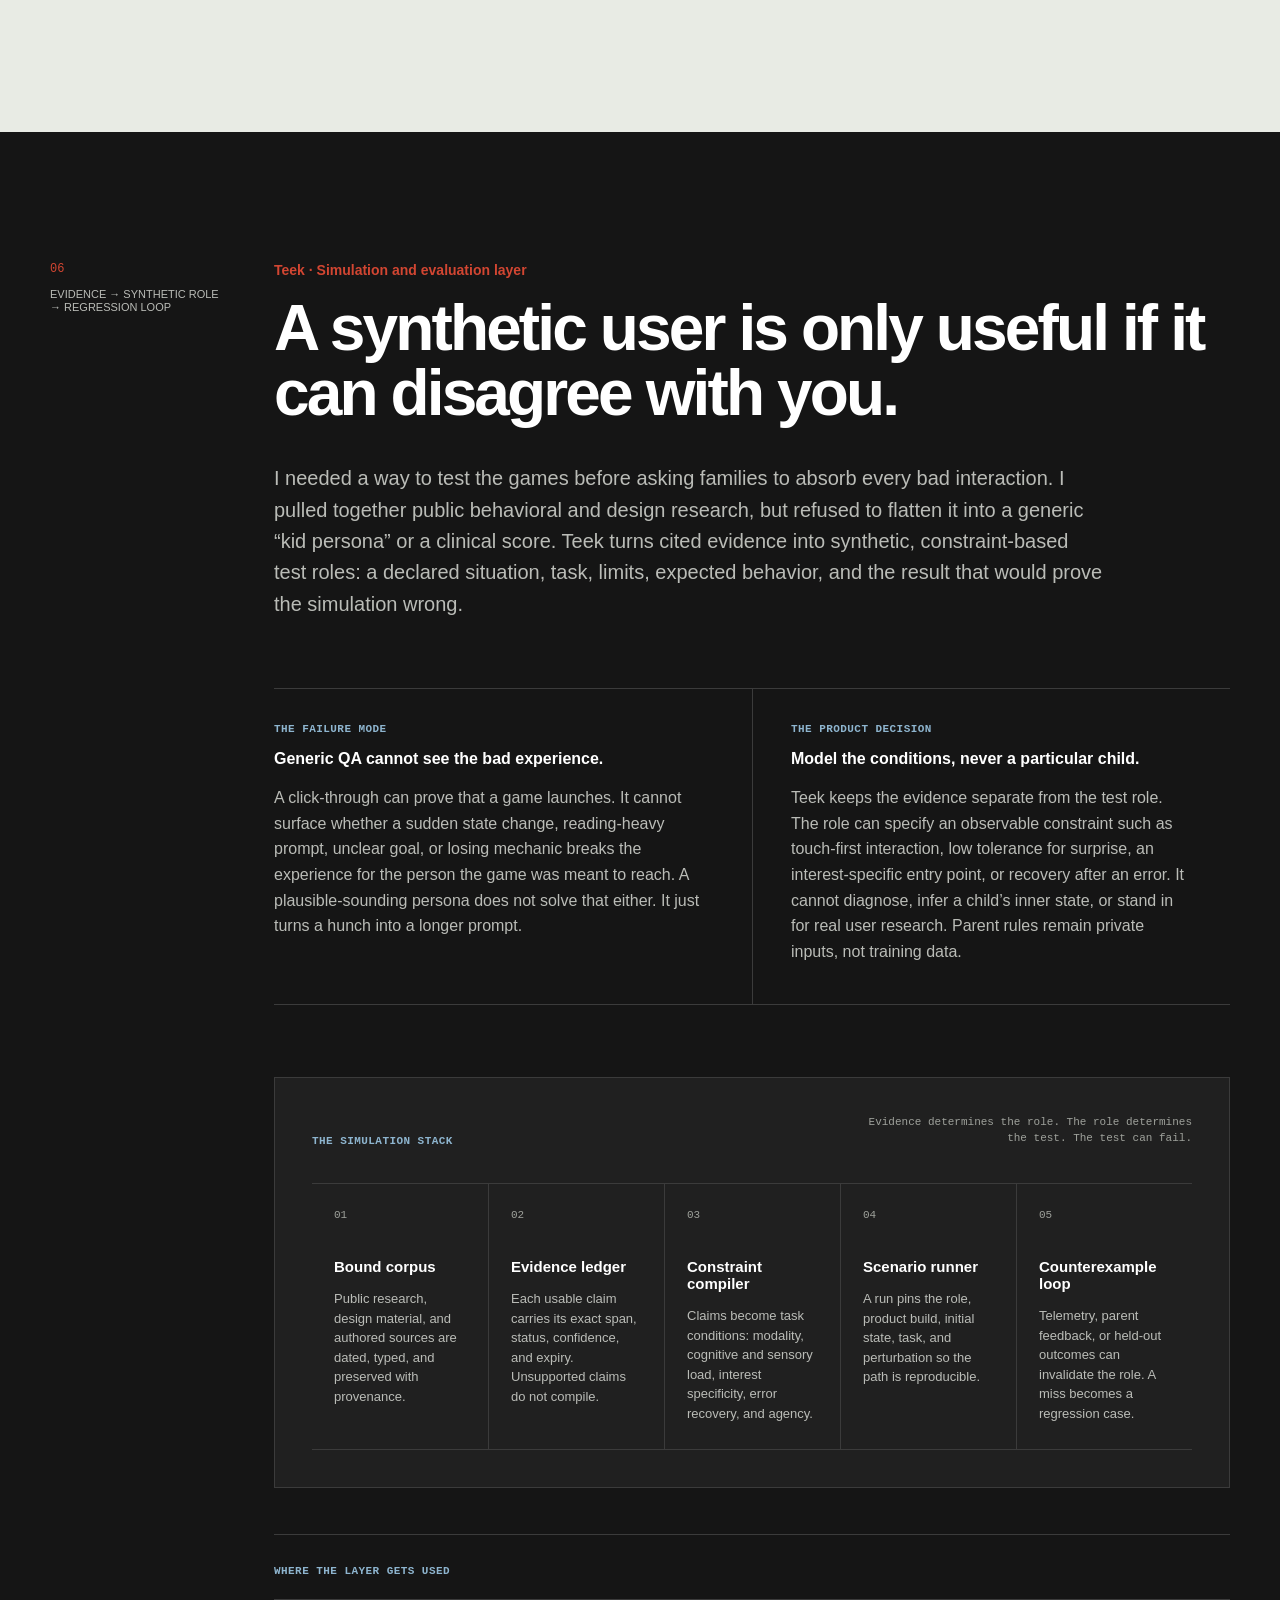
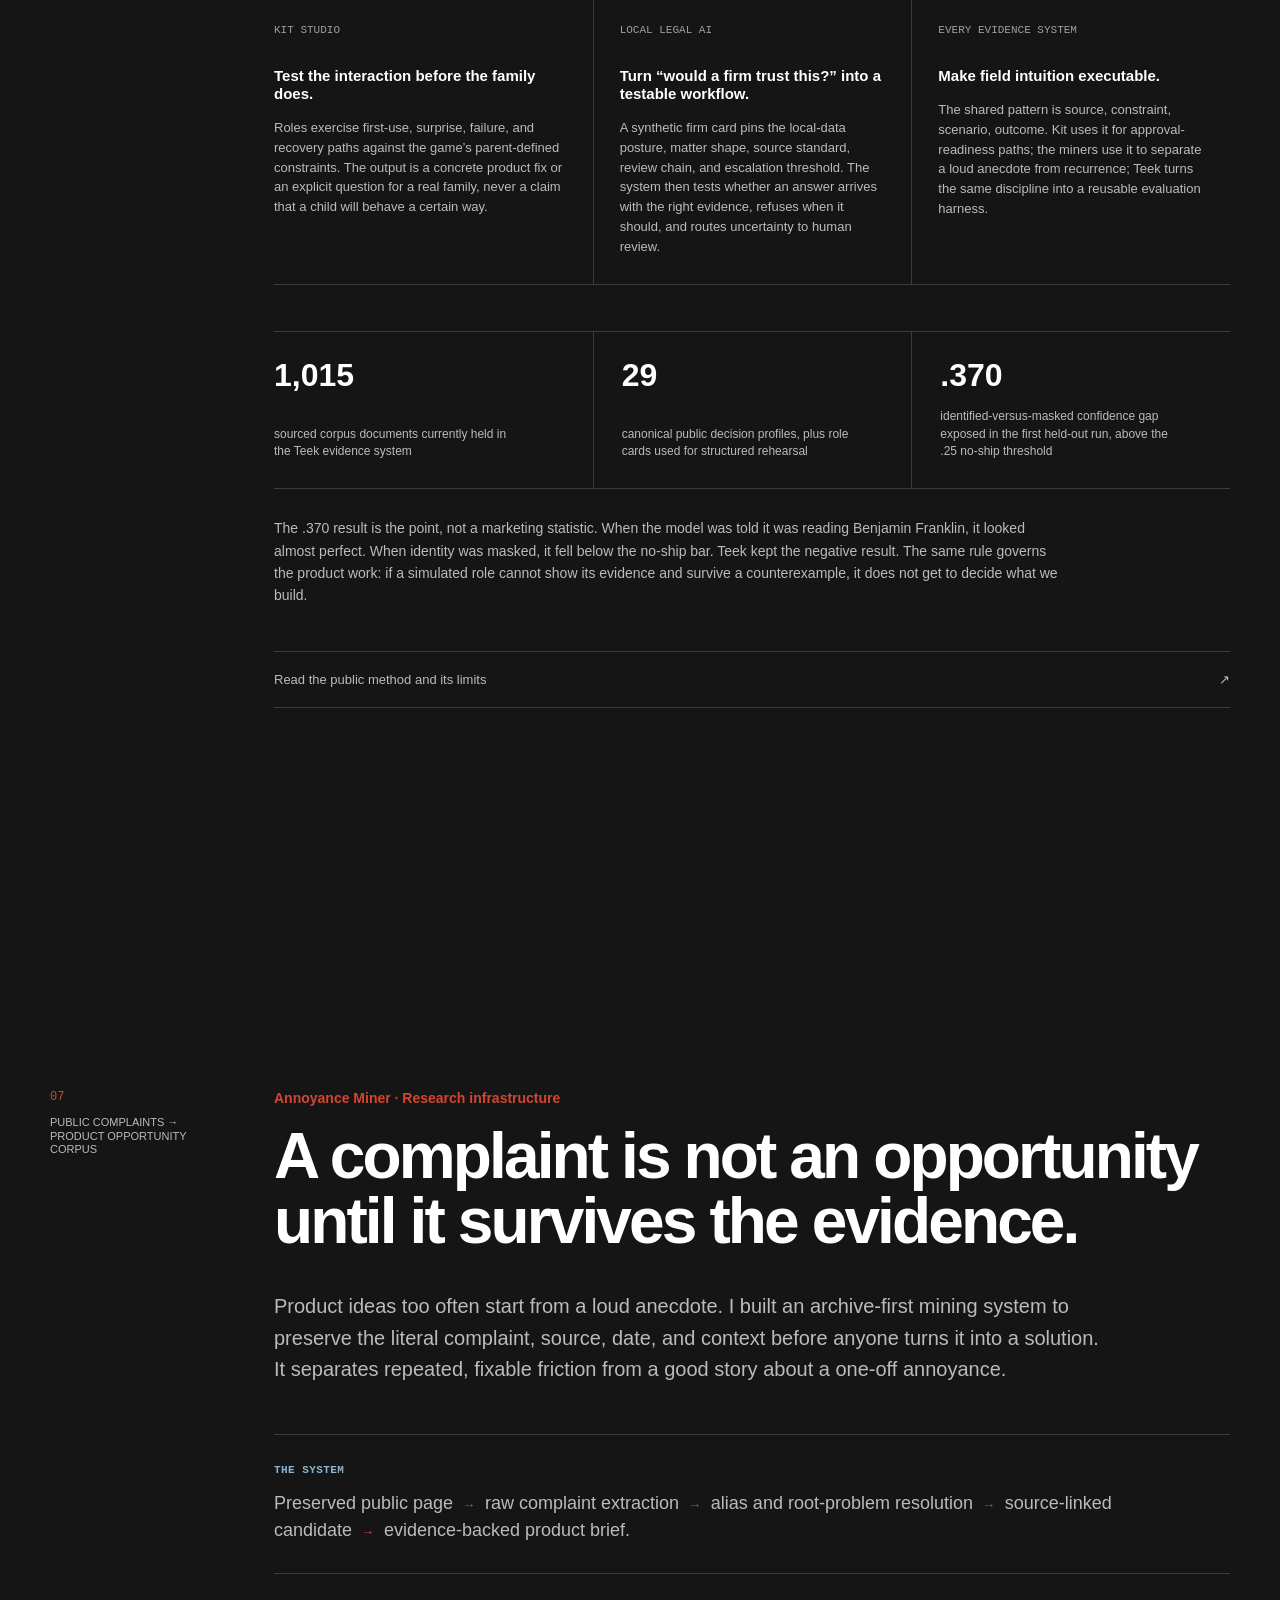
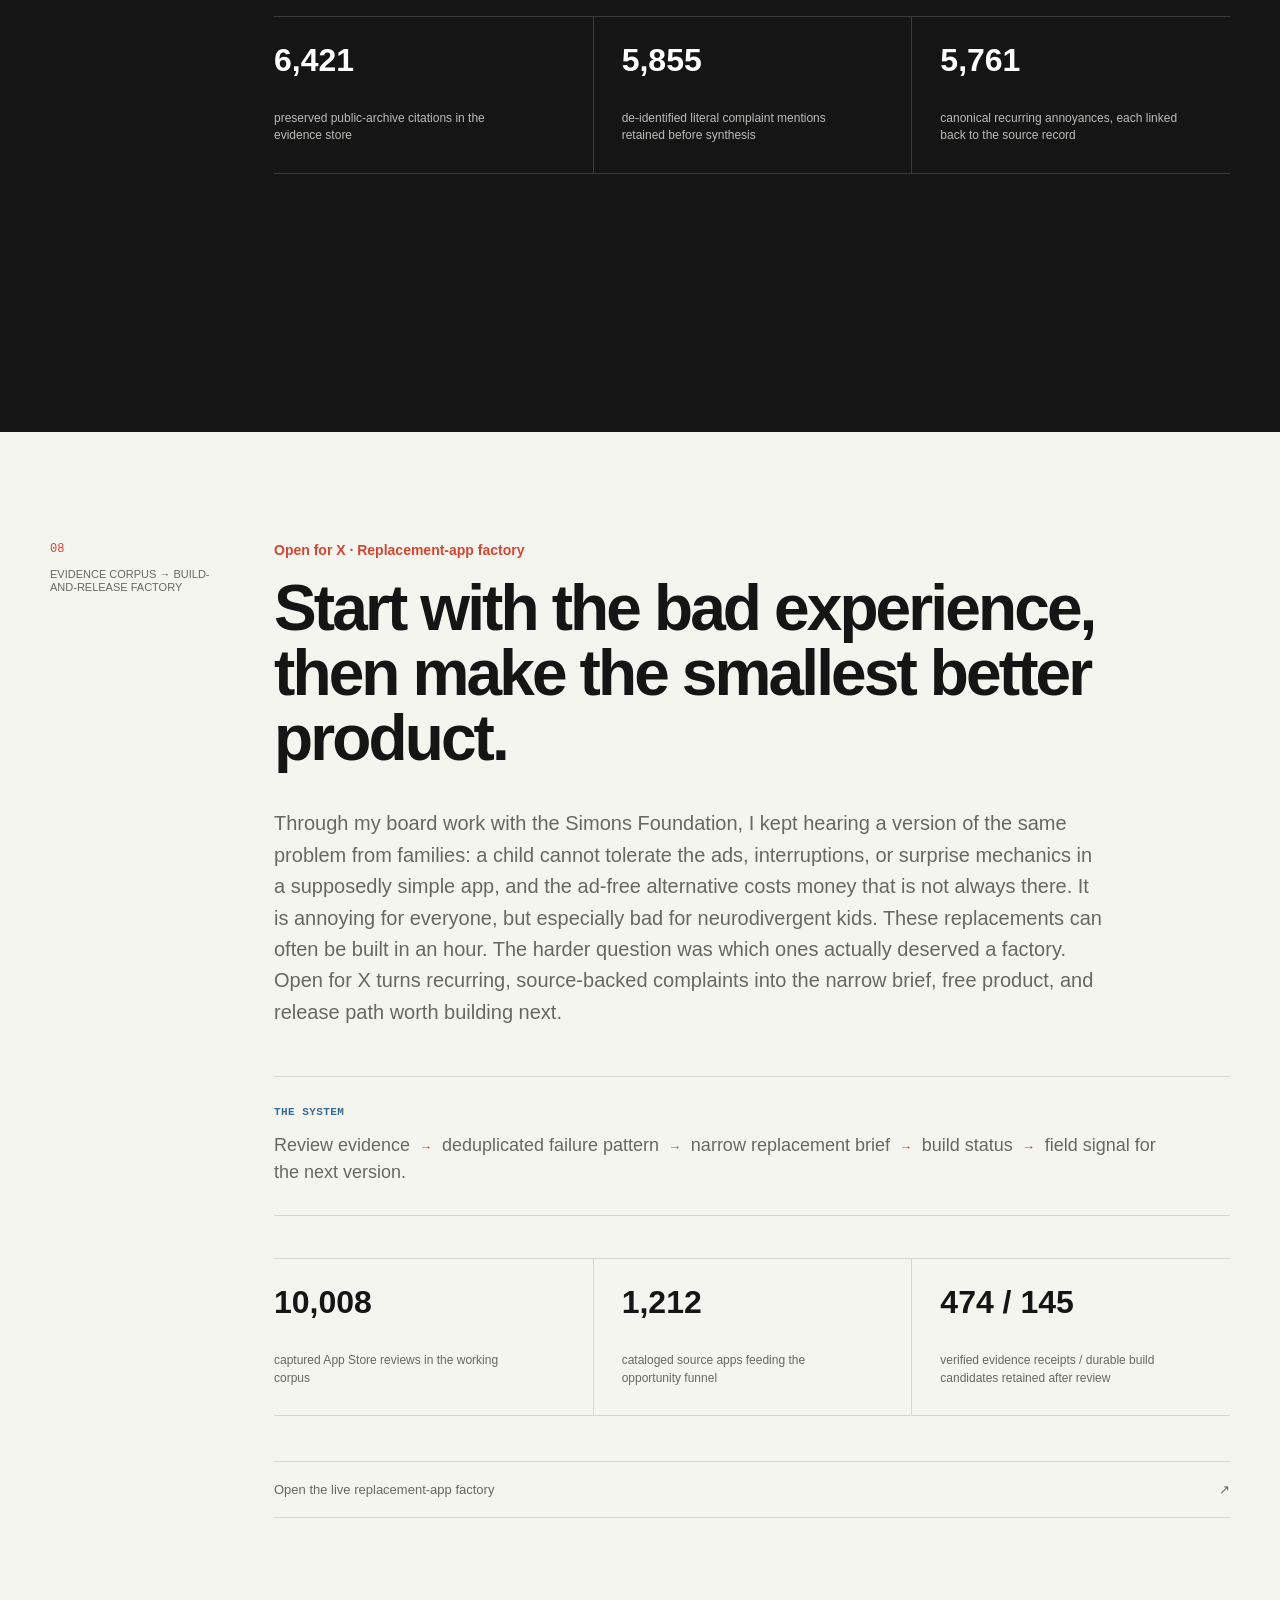
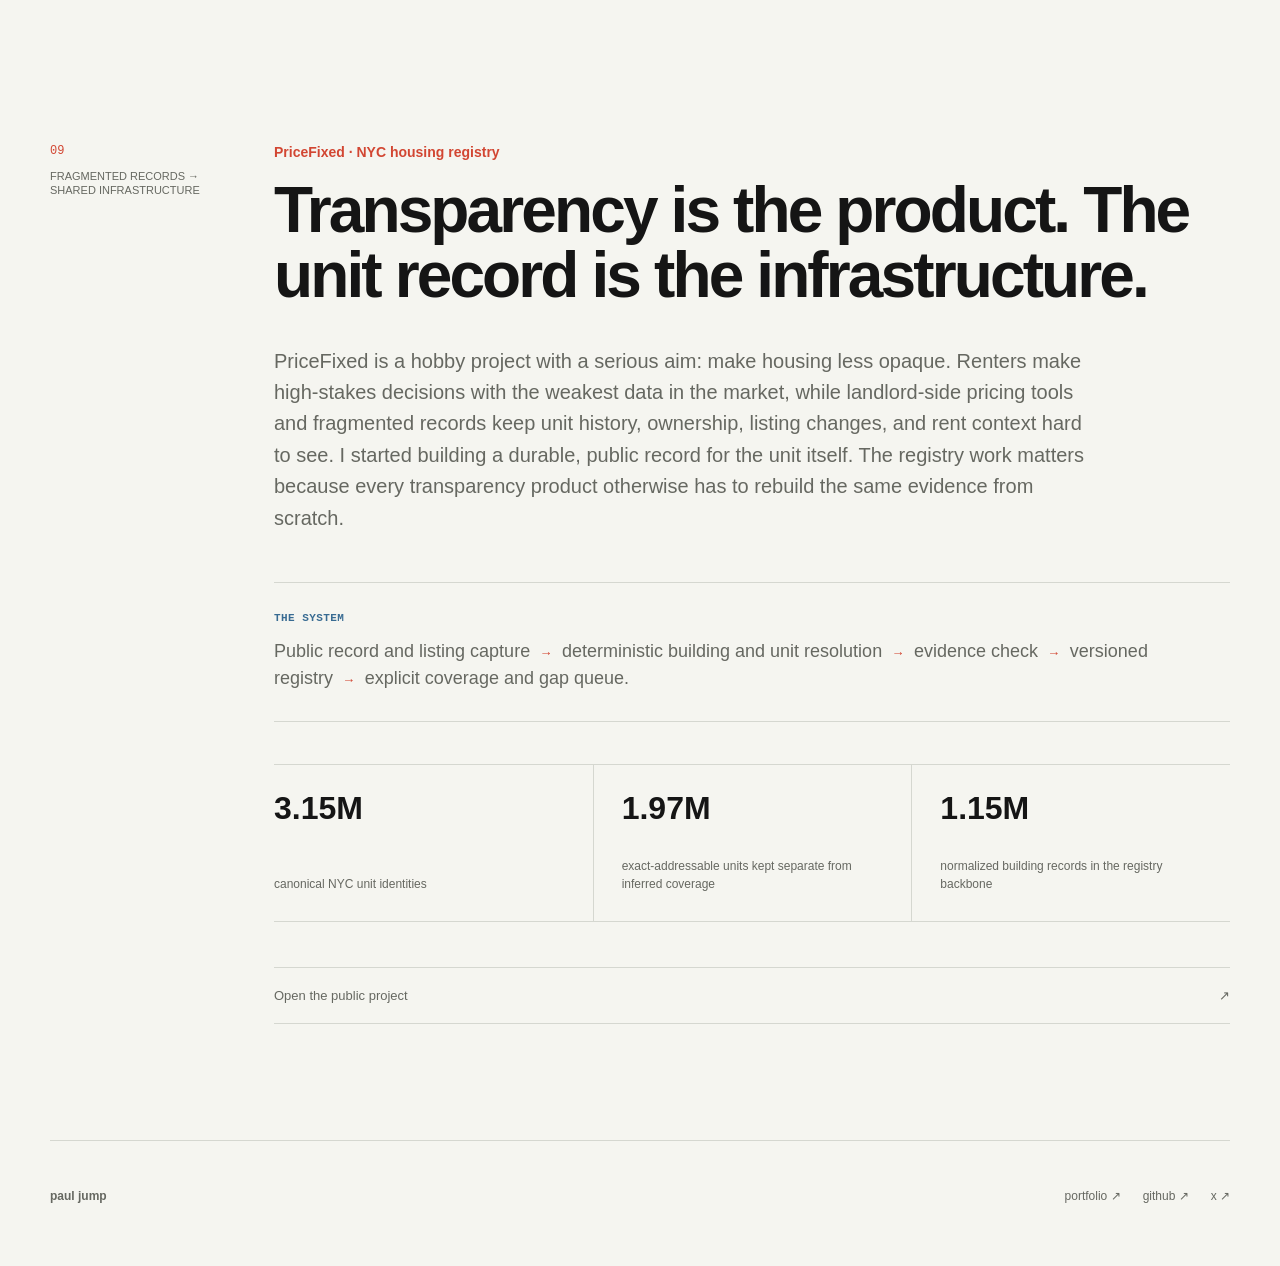
==== commit d9d80794: "pauljump.github.io: preserve current source on main before repository reconciliation" ====
--- a/case/index.html
+++ b/case/index.html
@@ -23,7 +23,8 @@
       content="Nine technical product cases, including MatterScope: an inspectable boundary for agent work."
     />
     <link rel="stylesheet" href="./style.css" />
-  </head>
+  <script defer data-pulse-posthog="1" src="https://pulse.polyfeeds.dev/_pulse/posthog.js"></script>
+</head>
   <body>
     <header class="masthead shell">
       <a class="wordmark" href="#top">paul jump</a>
@@ -302,6 +303,12 @@
           <p class="project-name">MatterScope · Matter-scoped agent work</p>
           <h2>Give the agent a matter. Keep the boundary.</h2>
           <p class="lede">
+            MatterScope is now being used in early production pilots with small law
+            firms. The public case keeps client material out while showing the
+            workflow those teams use to select context, inspect agent access, and
+            review what comes back.
+          </p>
+          <p class="lede">
             A small law firm I was helping had banned AI because it did not
             trust it. That experience sent me into local models, legal
             verification, and simulated firms. MatterScope takes that work to
@@ -354,9 +361,10 @@
             The document-repository and deal-room labels describe the scenario;
             vendor connectors are not implemented. Live inference can still
             send selected documents to the configured provider, so this does
-            not solve the original cloud-data concern. It is an independent
-            experiment, not a deployment at that firm or a claim of legal
-            privilege protection. Exact quote matching checks provenance,
+            not solve the original cloud-data concern. The public capture is
+            synthetic, while the same matter-scoping and review workflow is
+            being used in small-firm production pilots. This is not a claim of
+            legal privilege protection. Exact quote matching checks provenance,
             not legal correctness.
           </p>
           <div class="artifact-links">
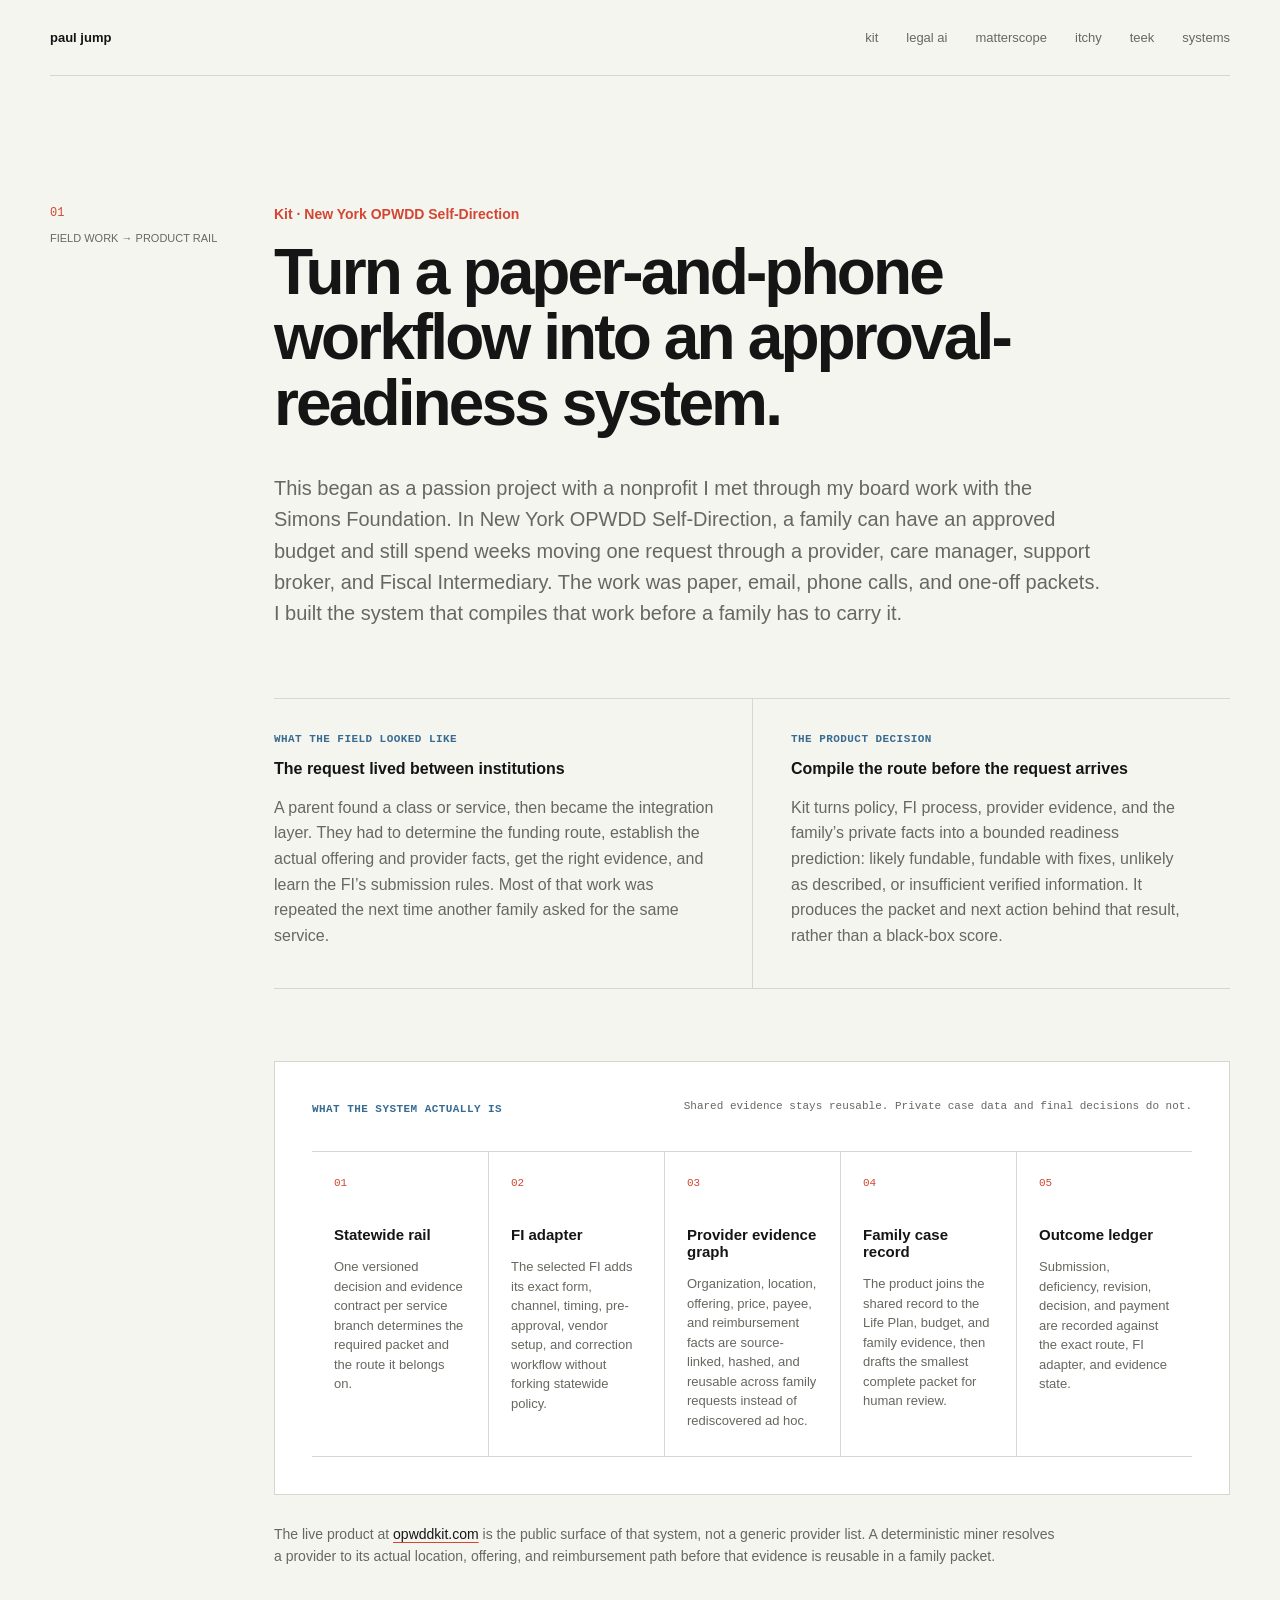
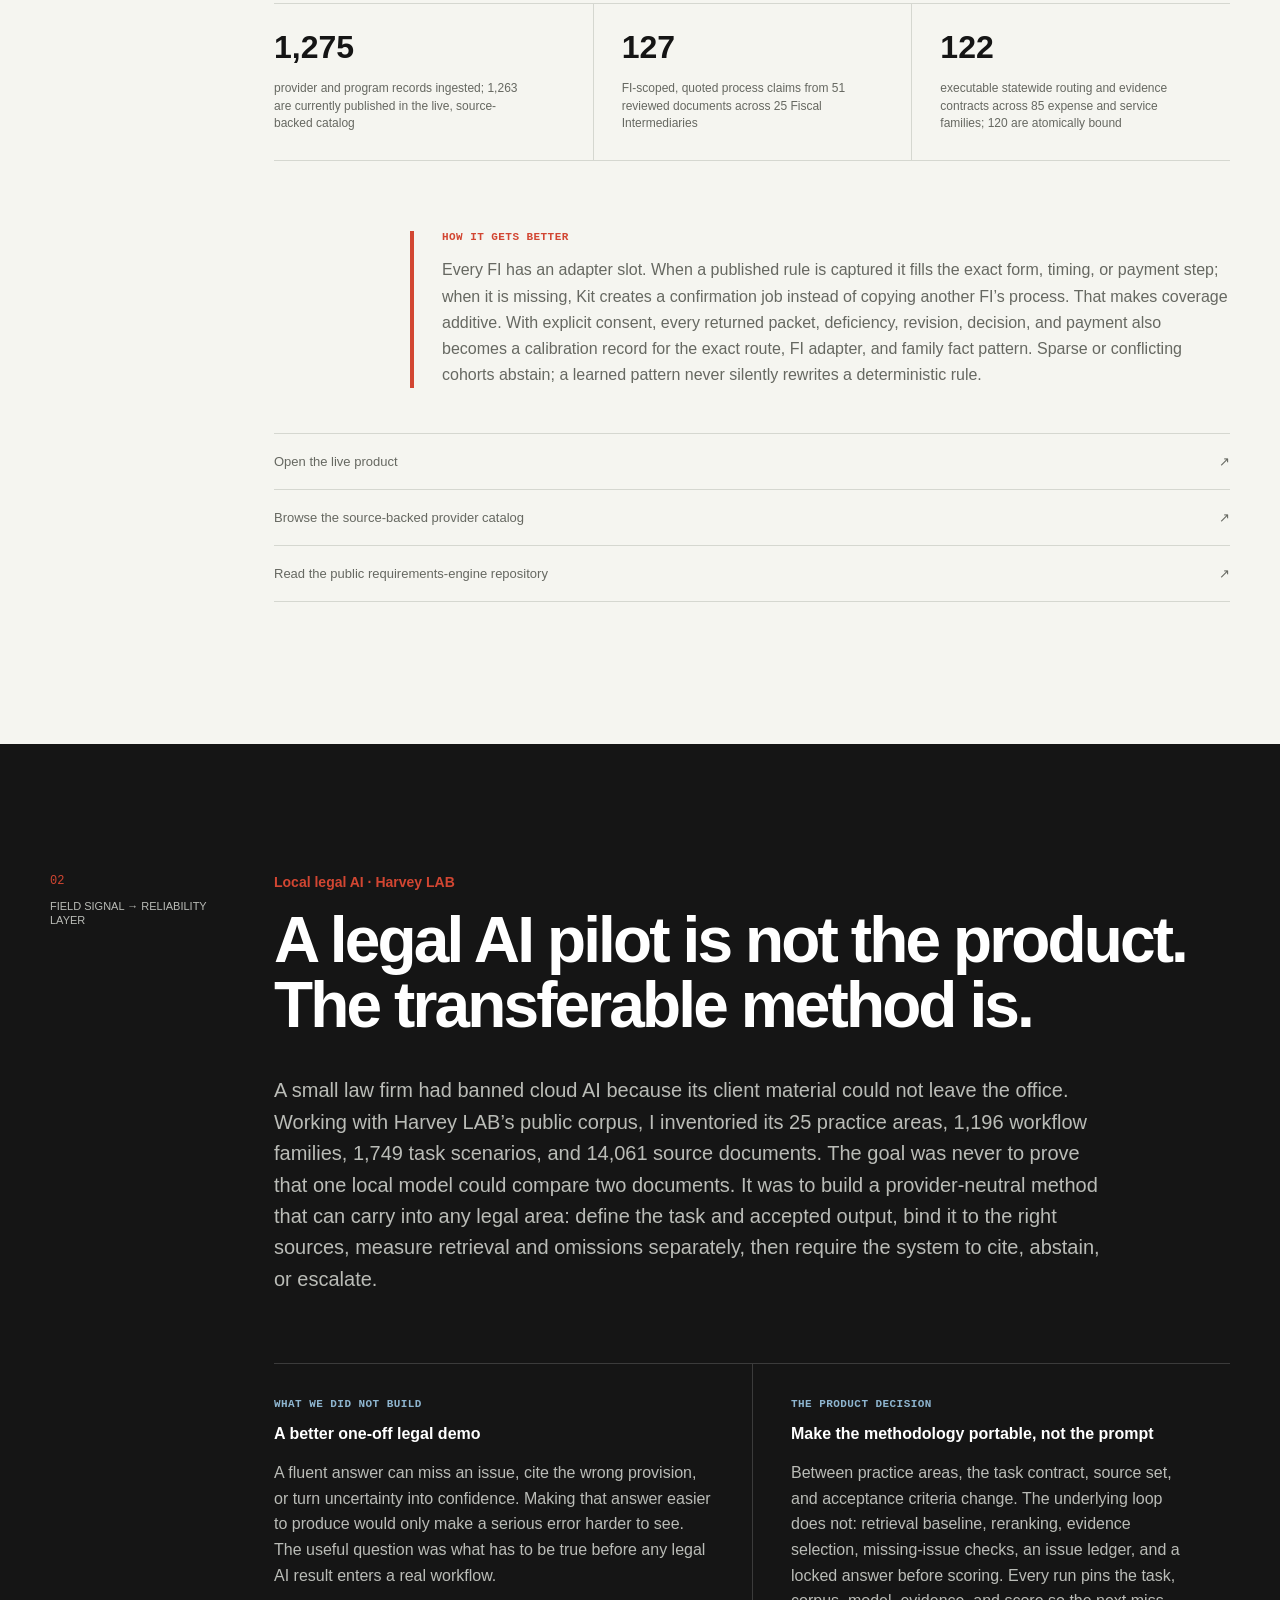
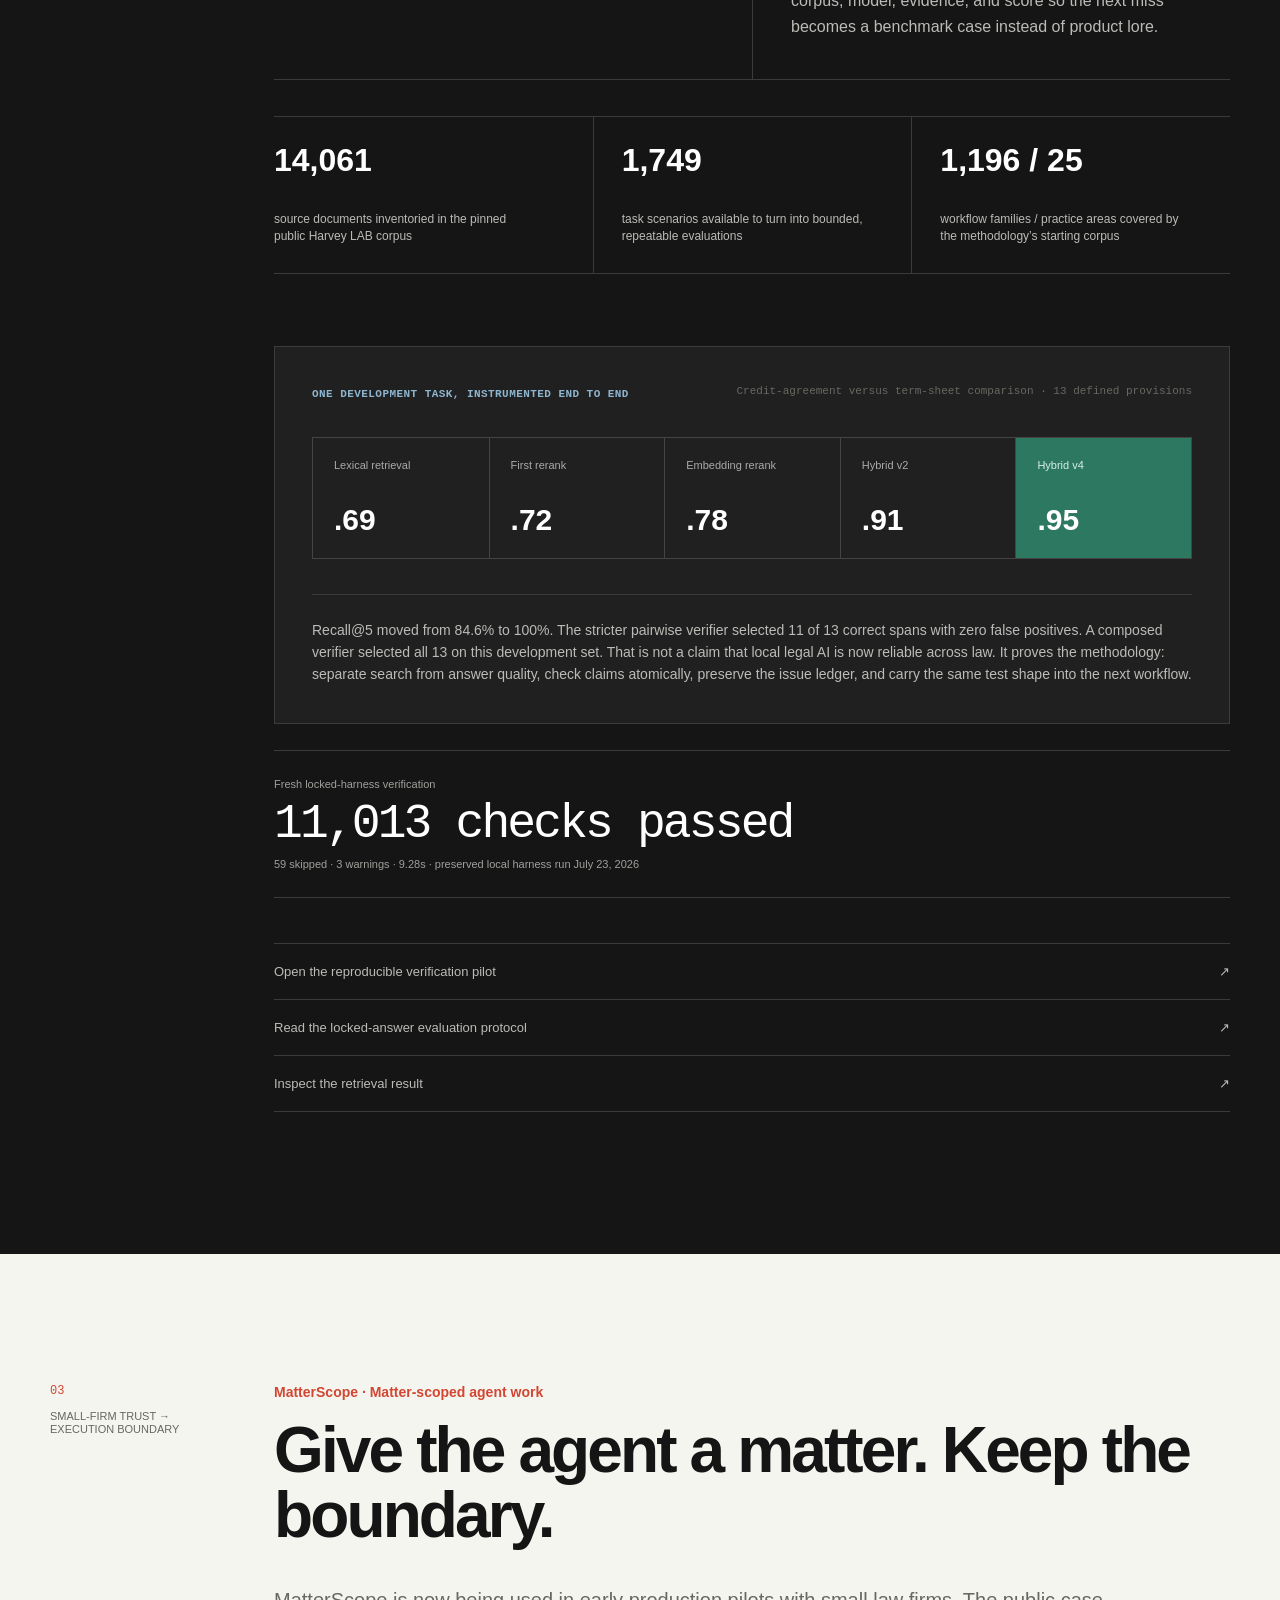
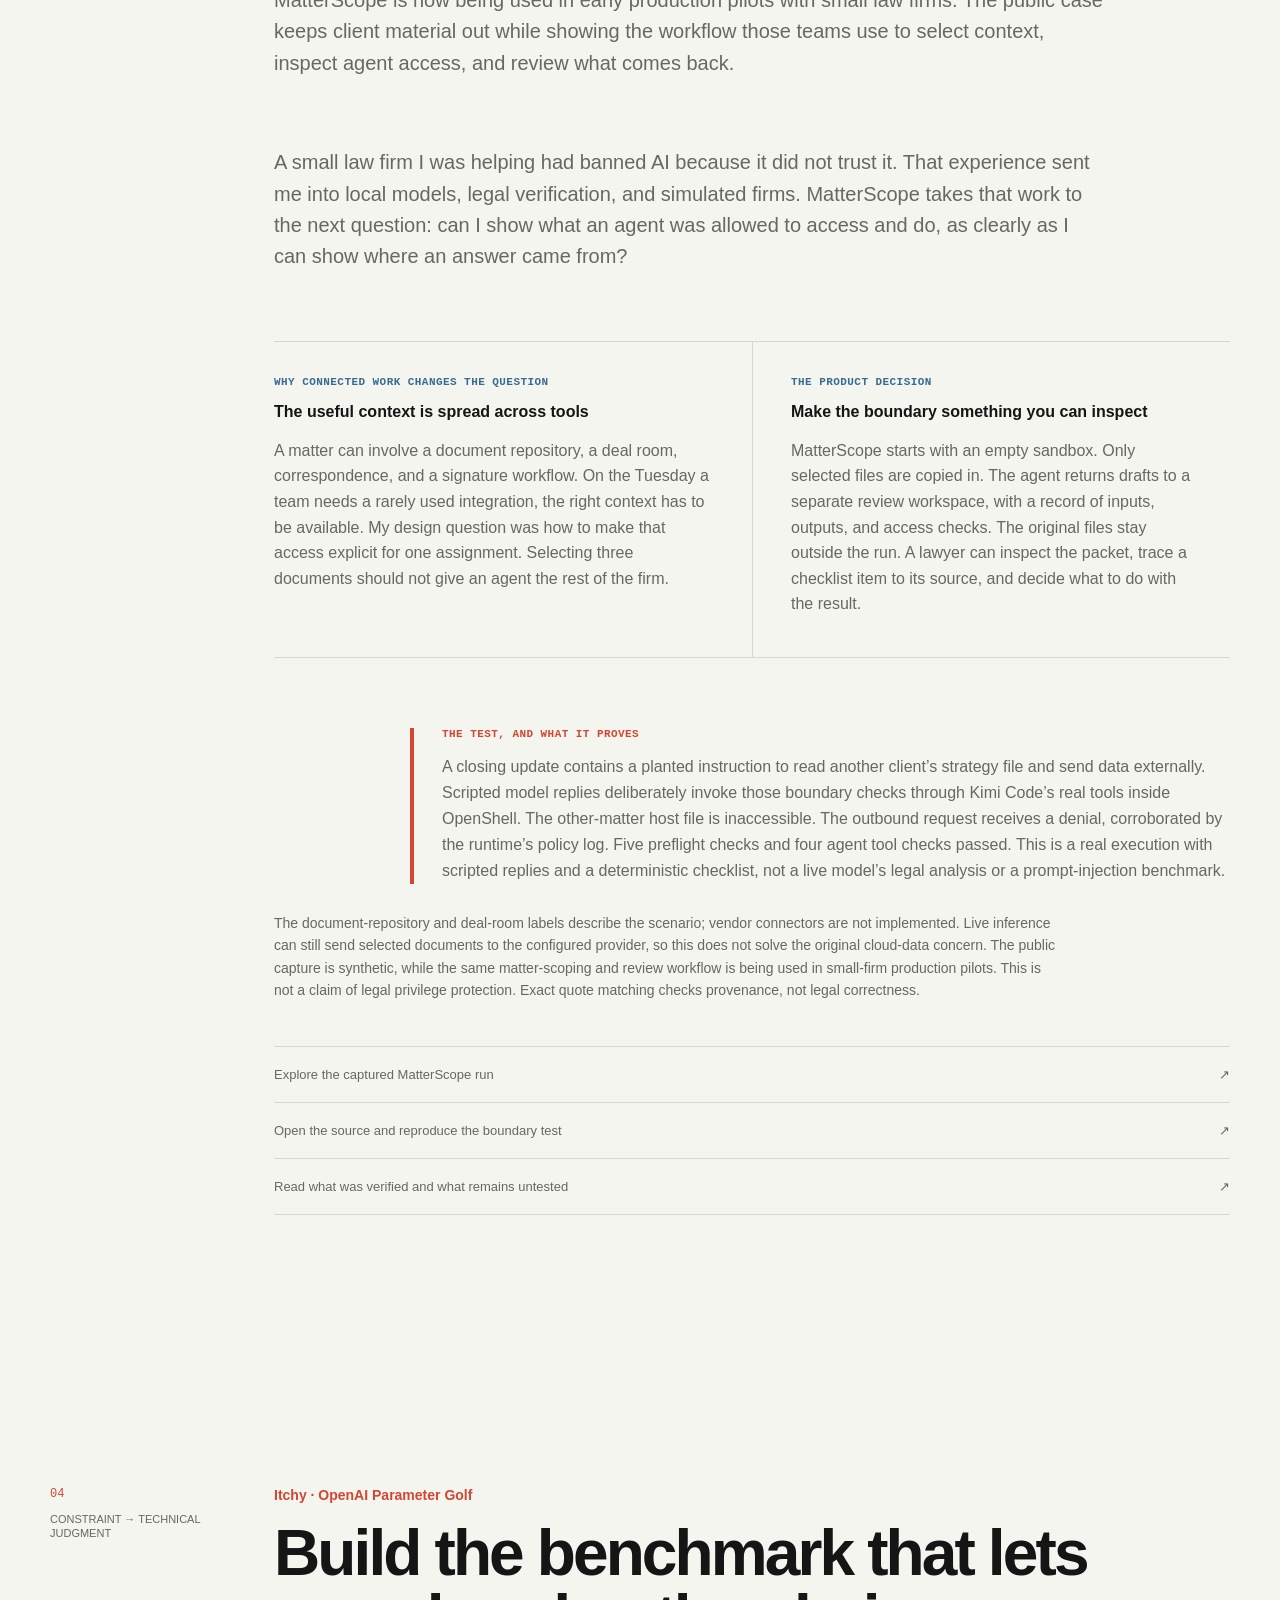
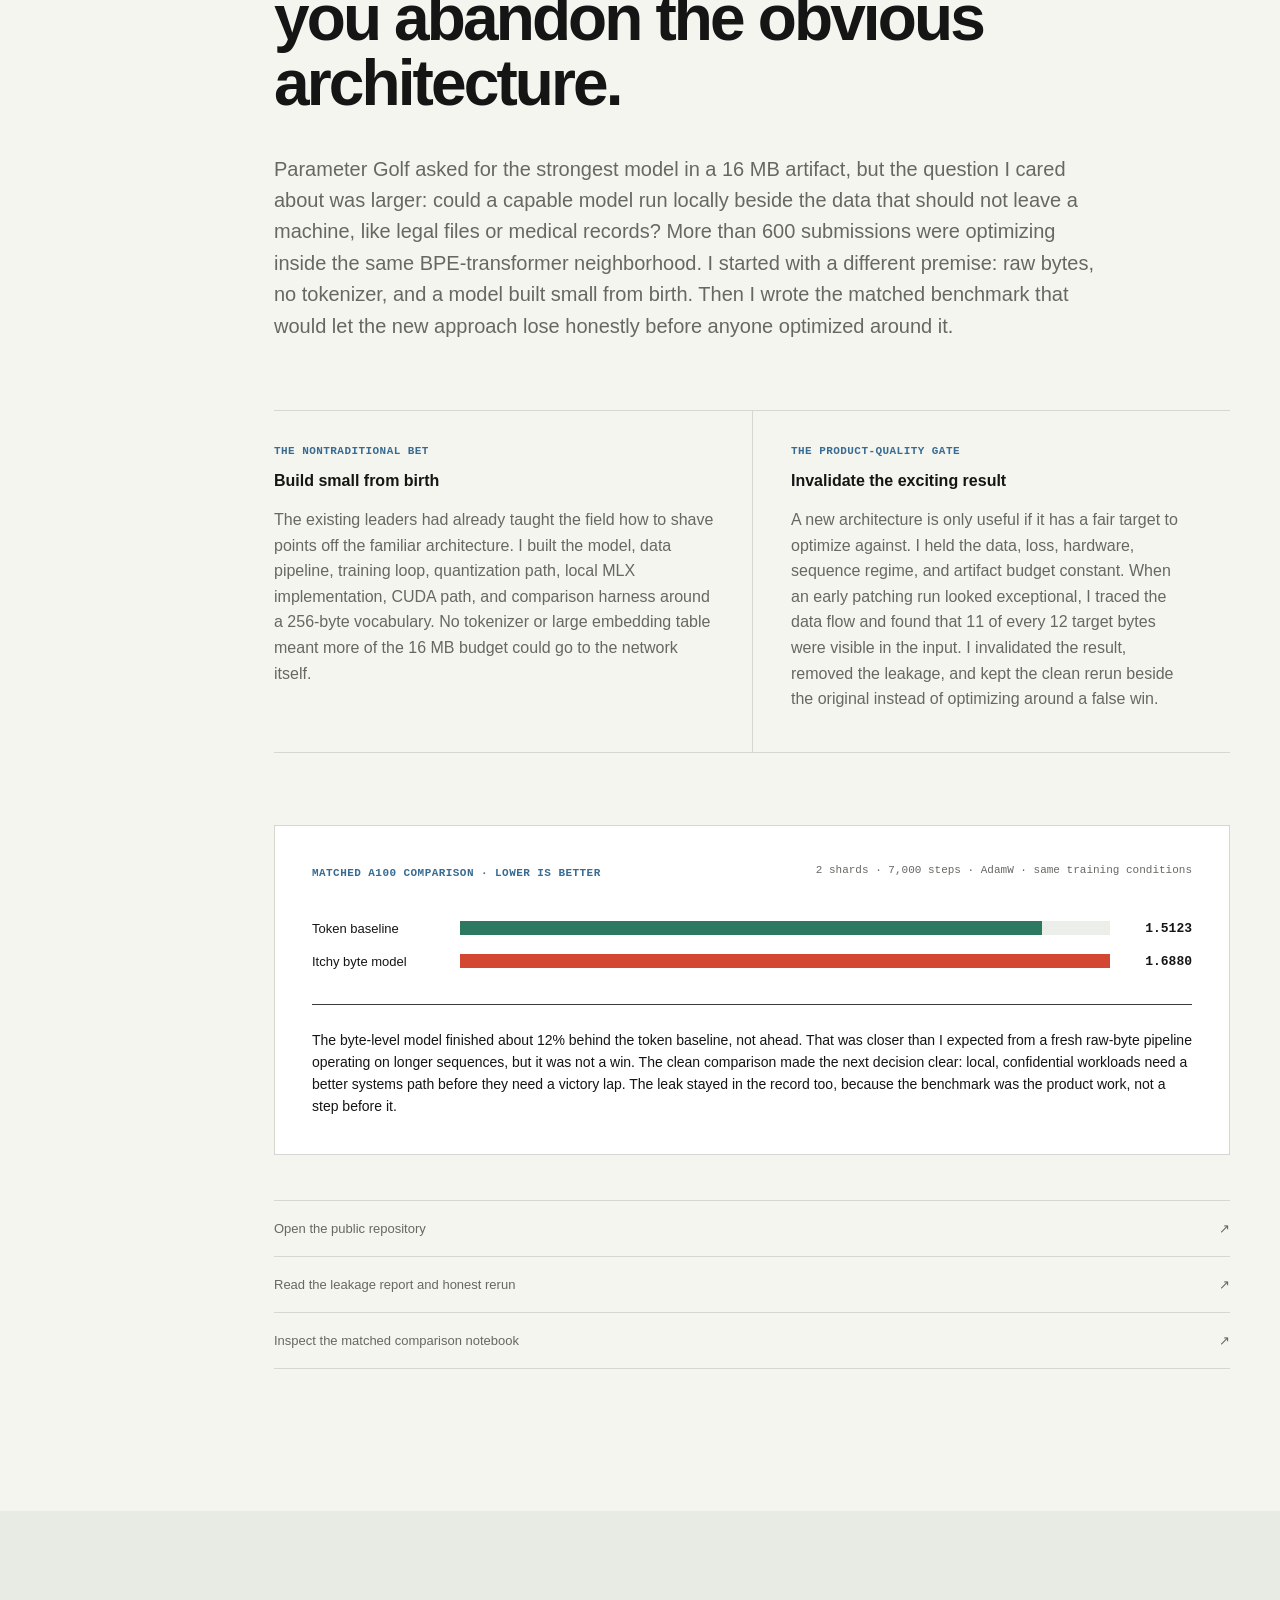
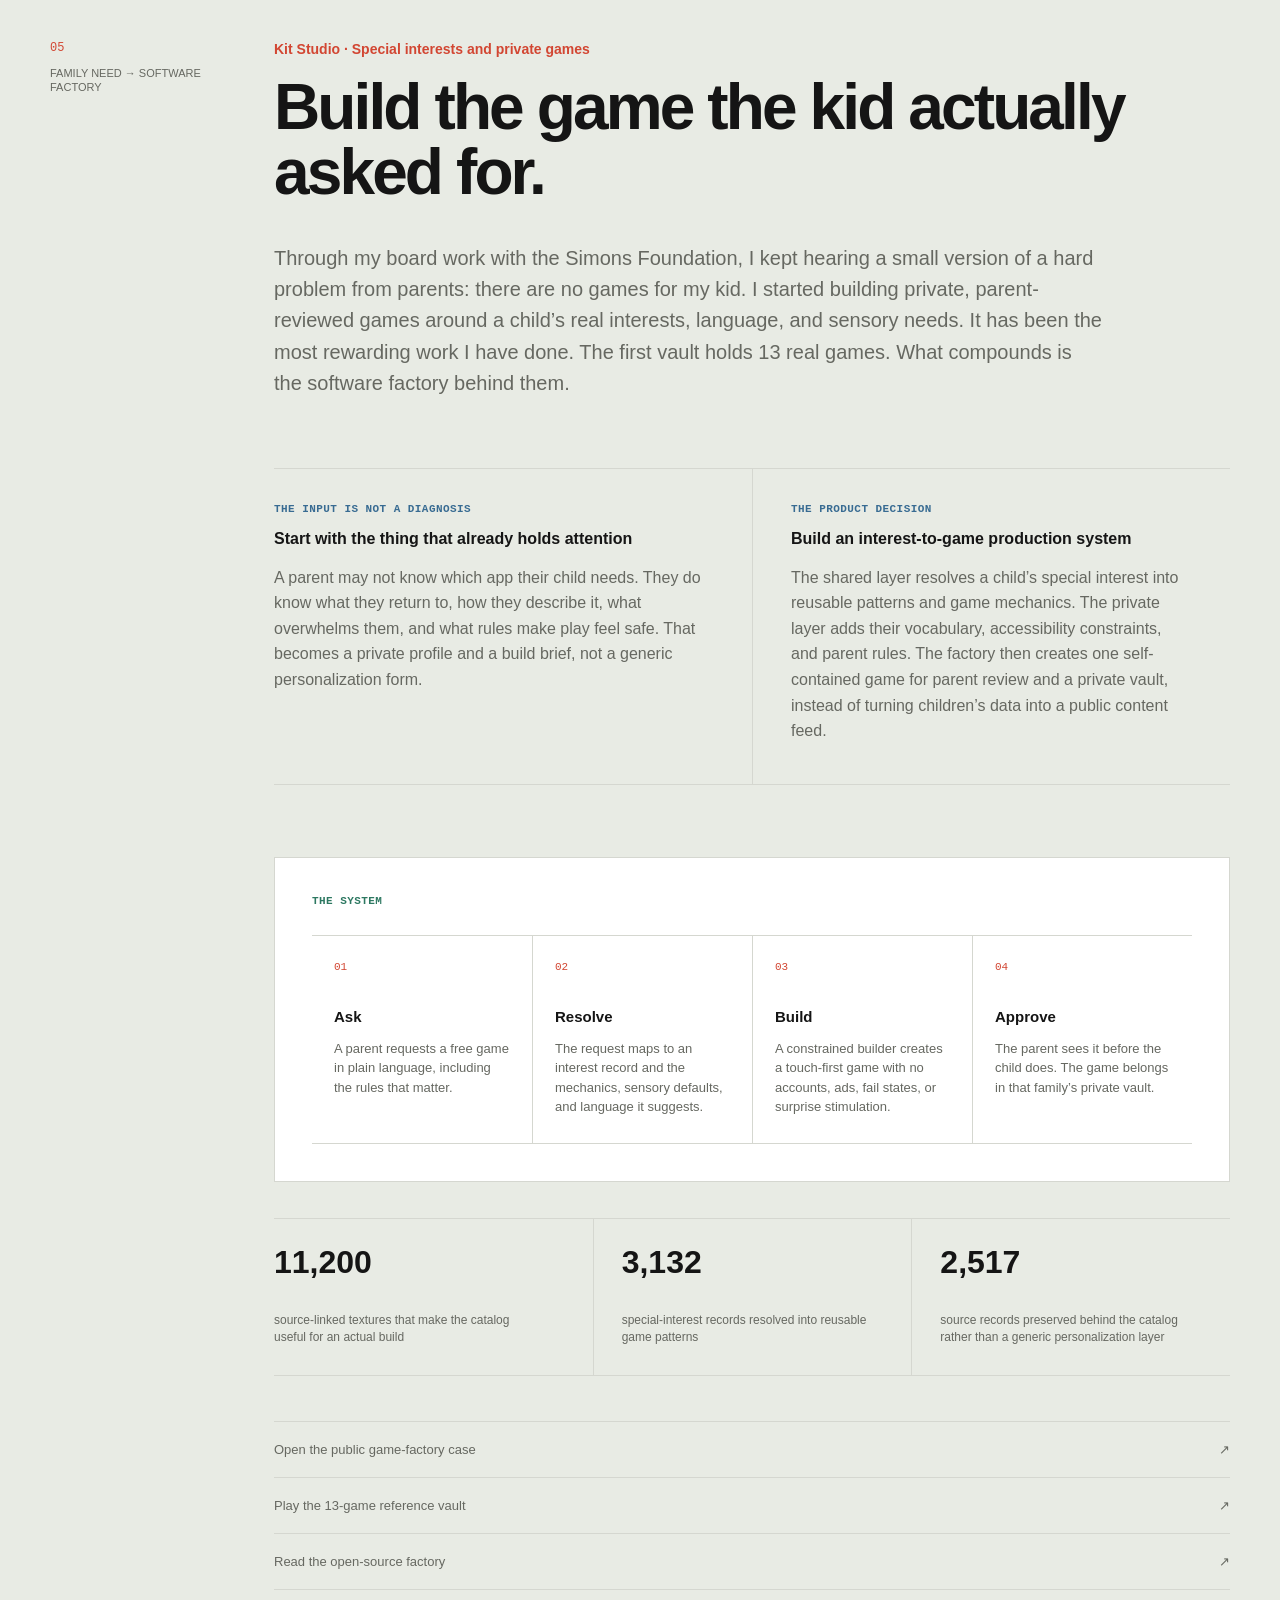
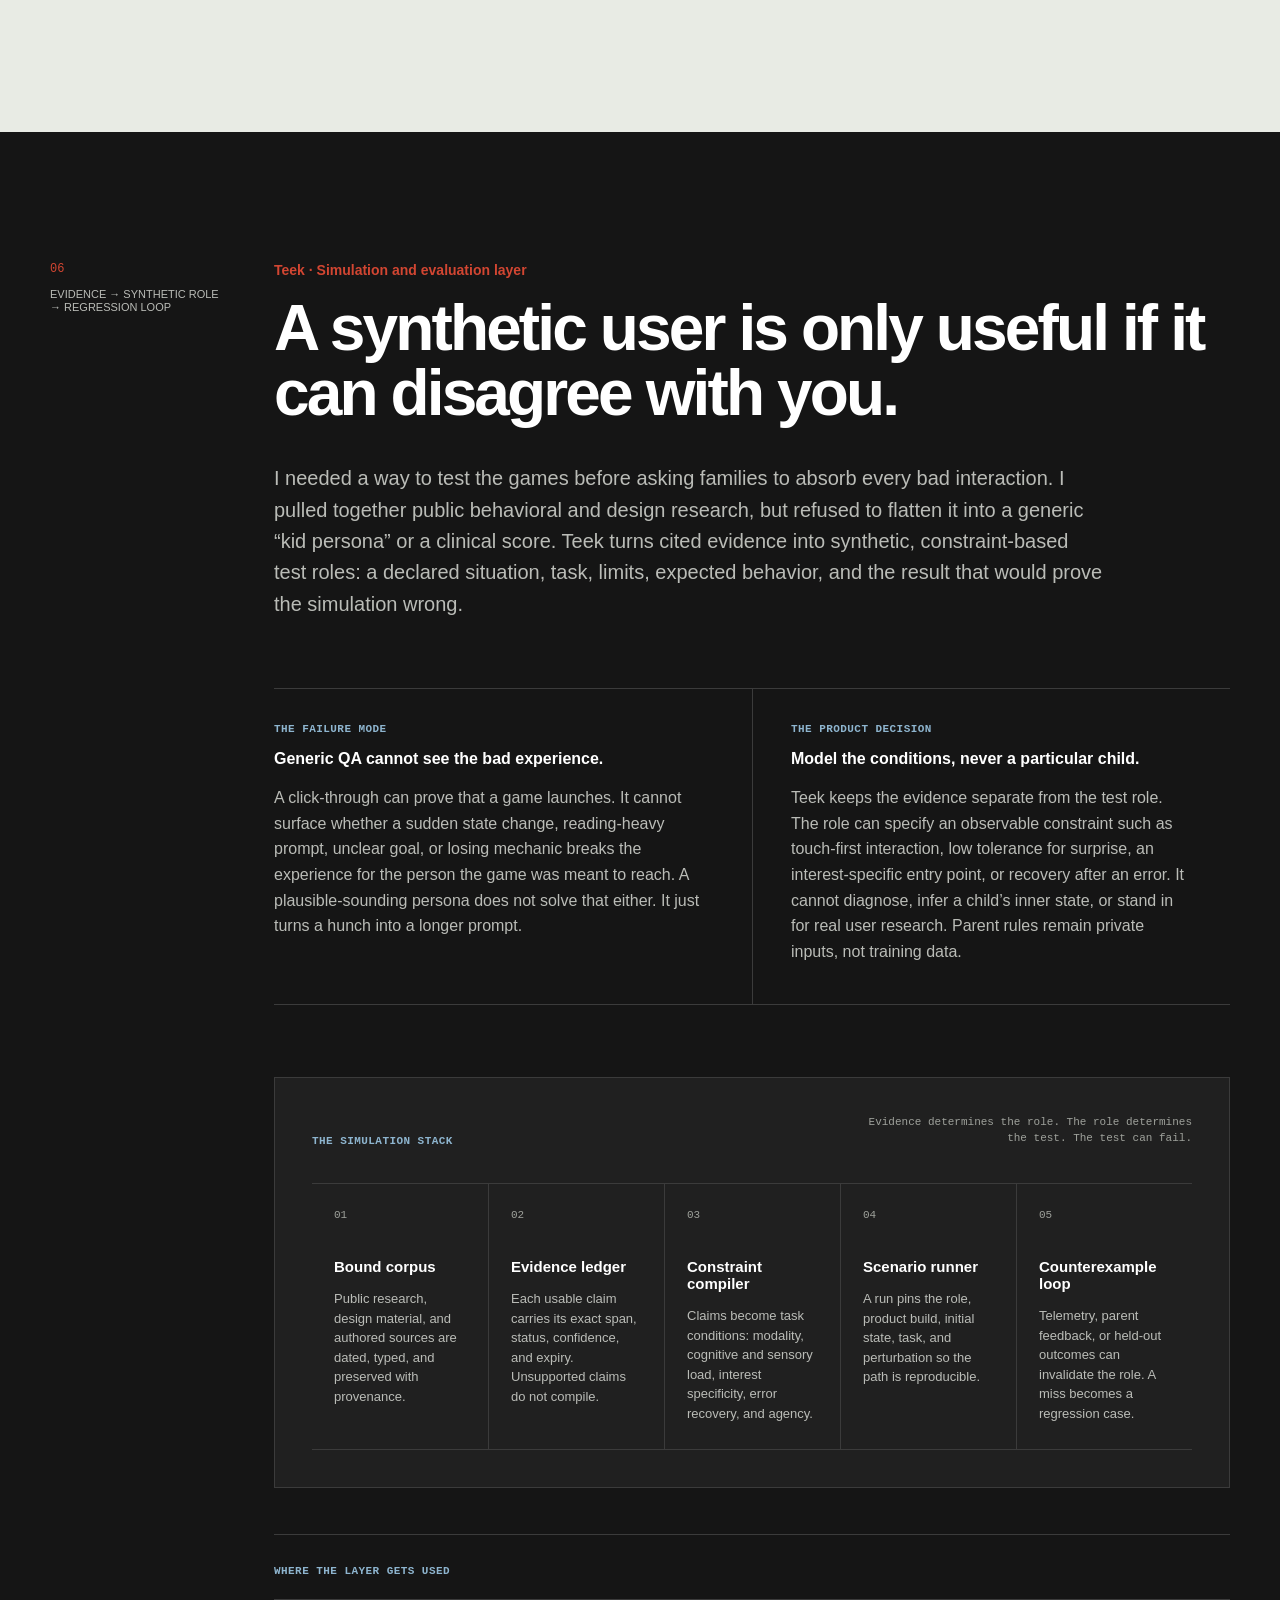
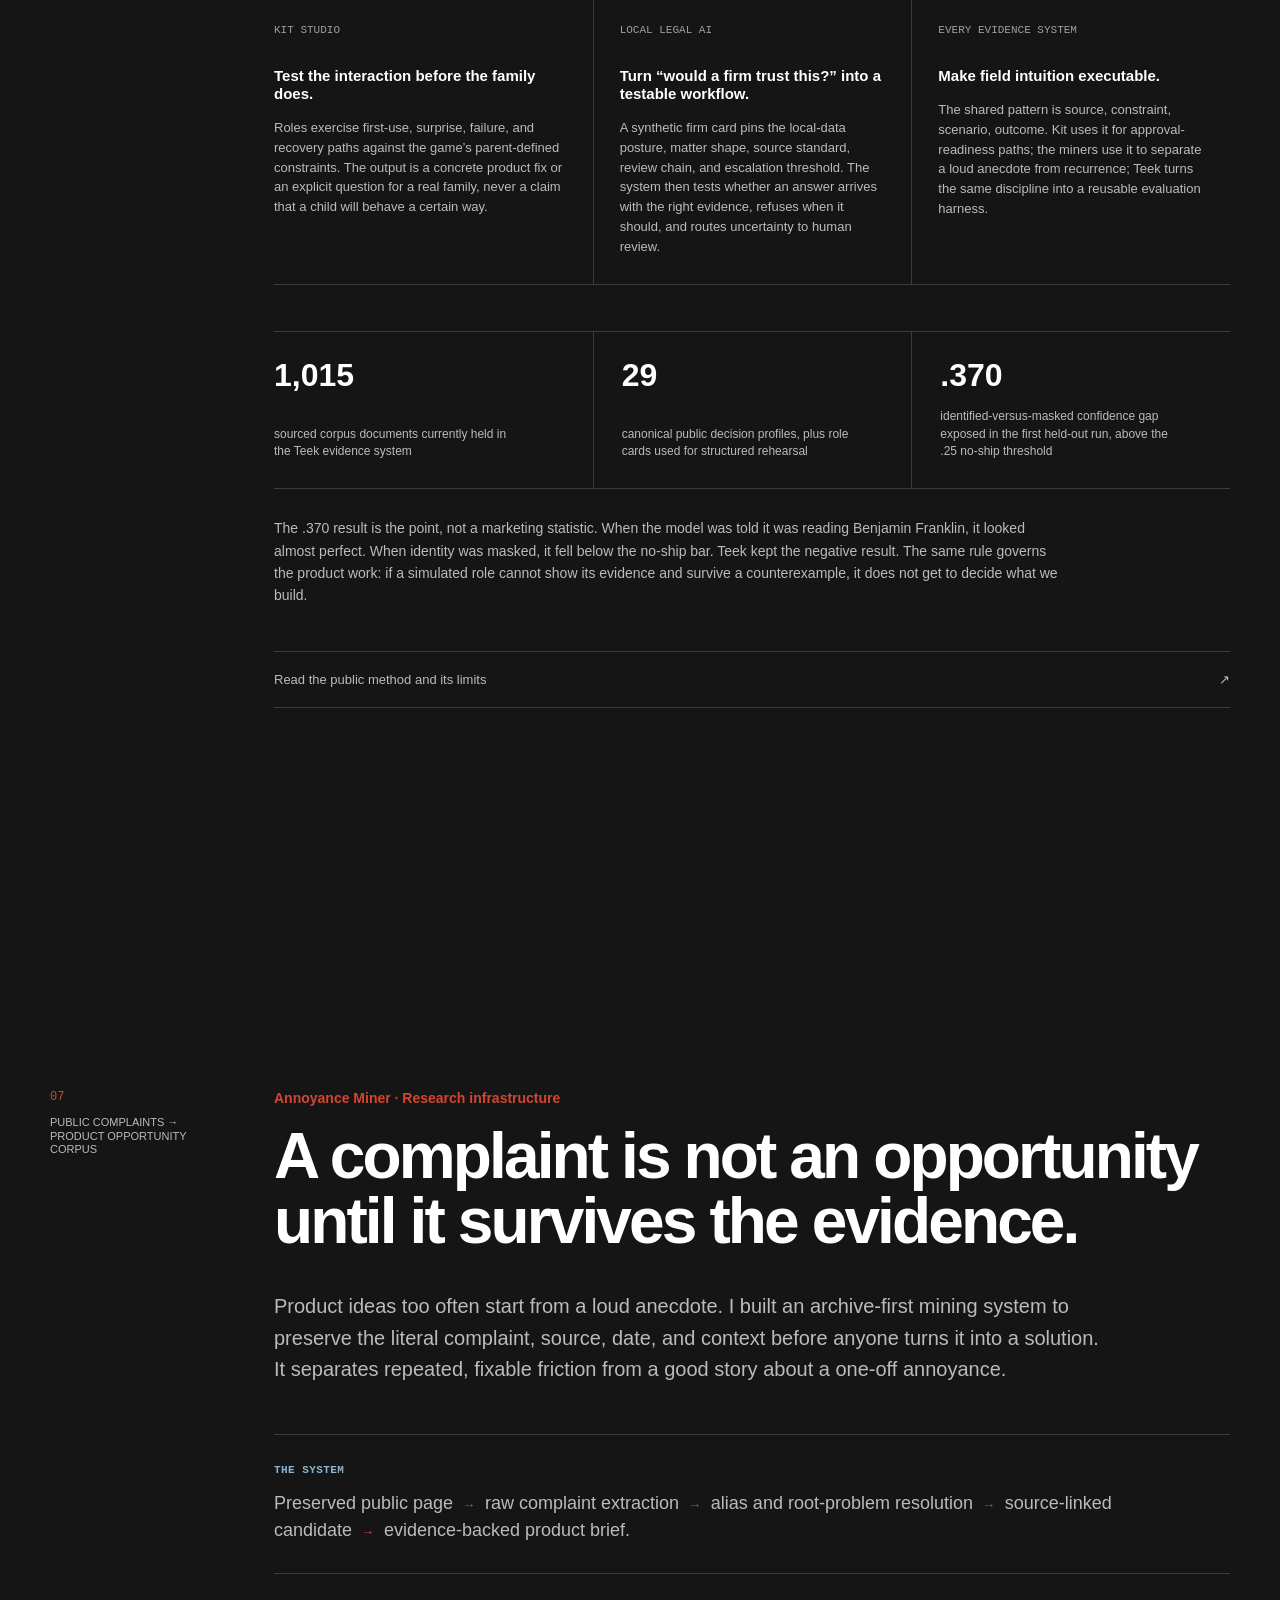
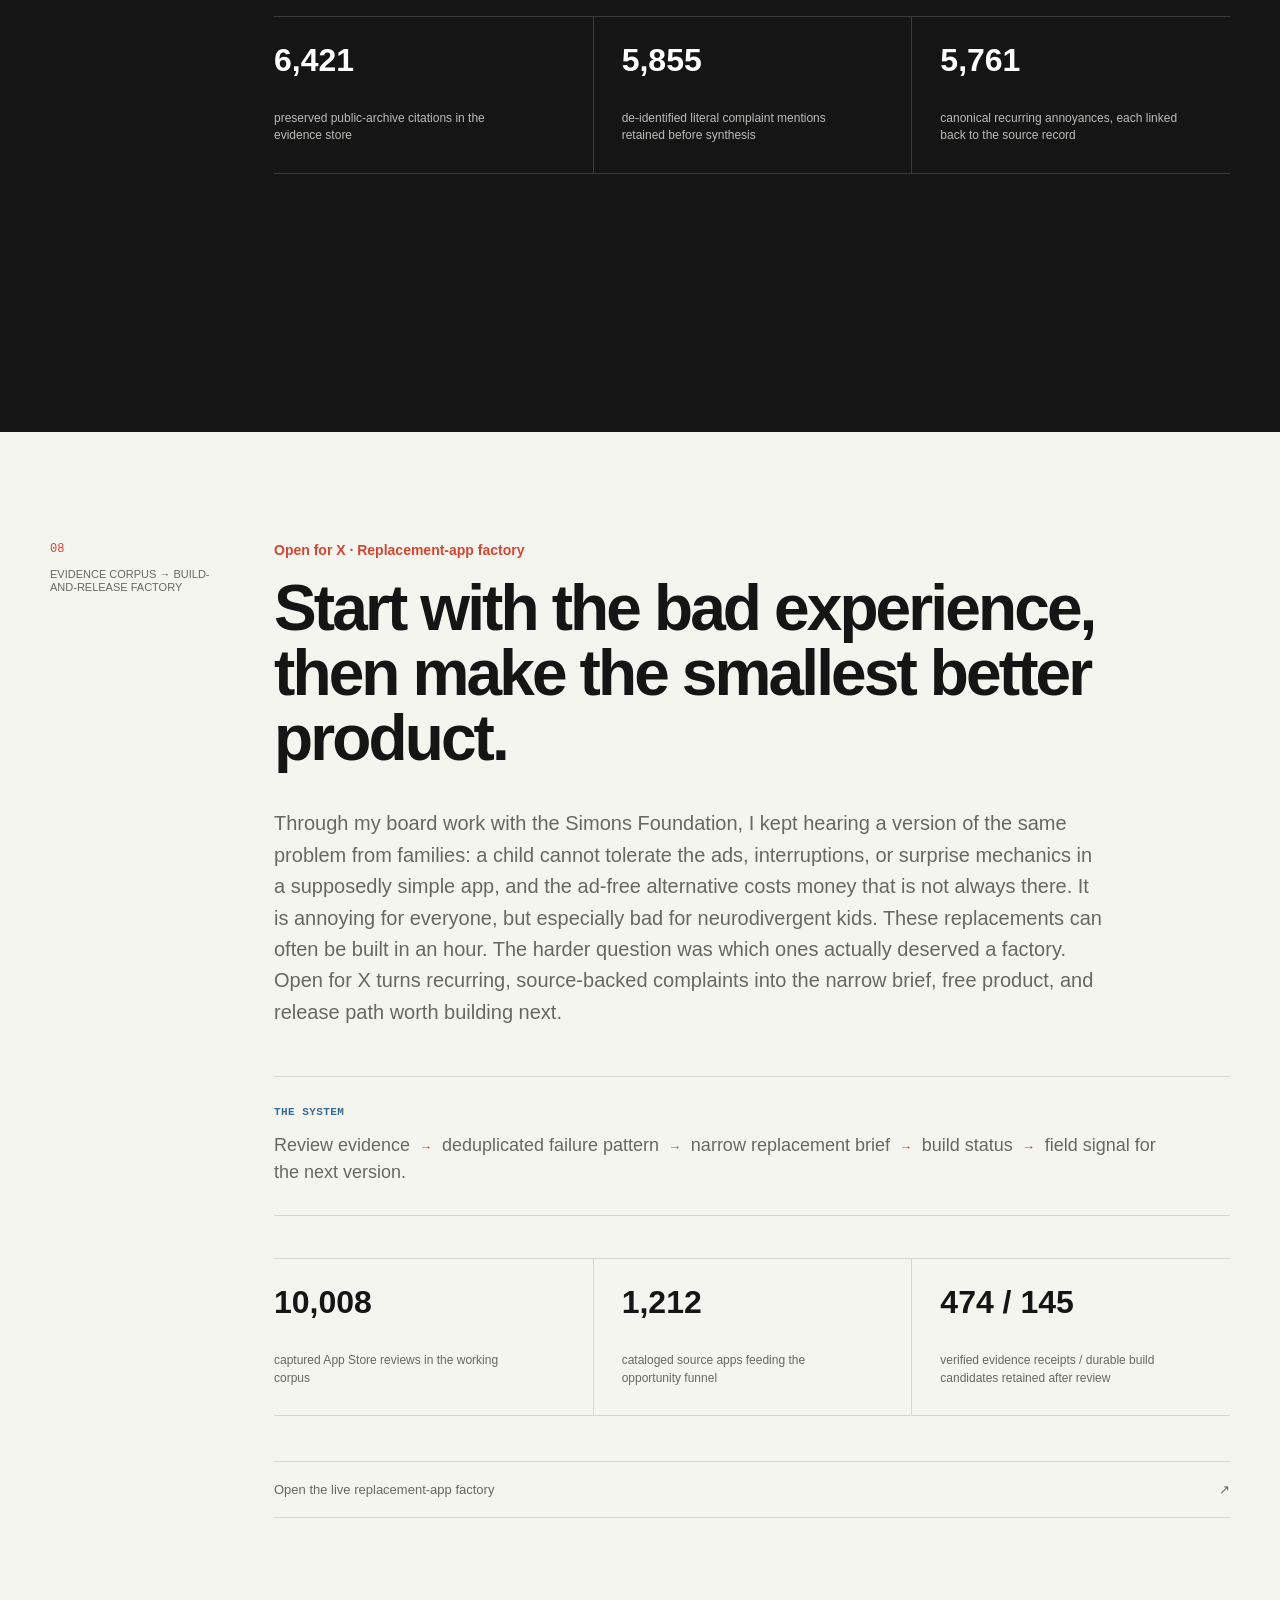
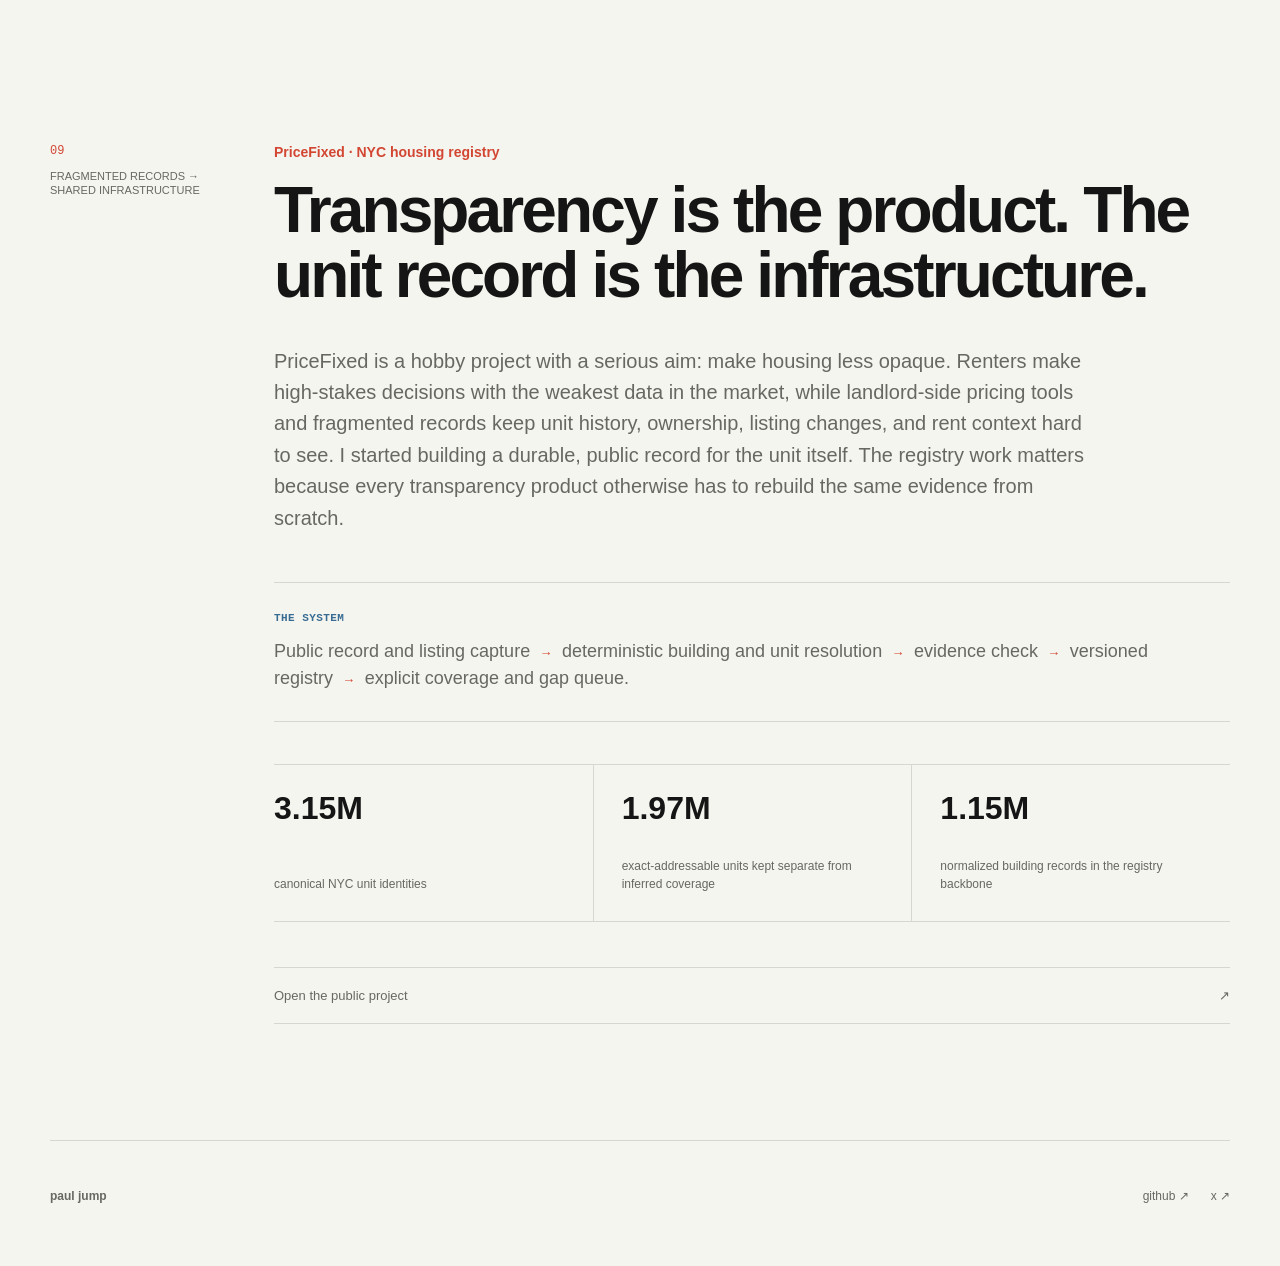
==== commit aadb6a7c: "Retire public portfolio page" ====
--- a/case/index.html
+++ b/case/index.html
@@ -783,7 +783,6 @@
     <footer class="shell">
       <a class="wordmark" href="#top">paul jump</a>
       <div>
-        <a href="https://pauljump.github.io/portfolio">portfolio ↗</a>
         <a href="https://github.com/pauljump">github ↗</a>
         <a href="https://x.com/paulljump">x ↗</a>
       </div>
